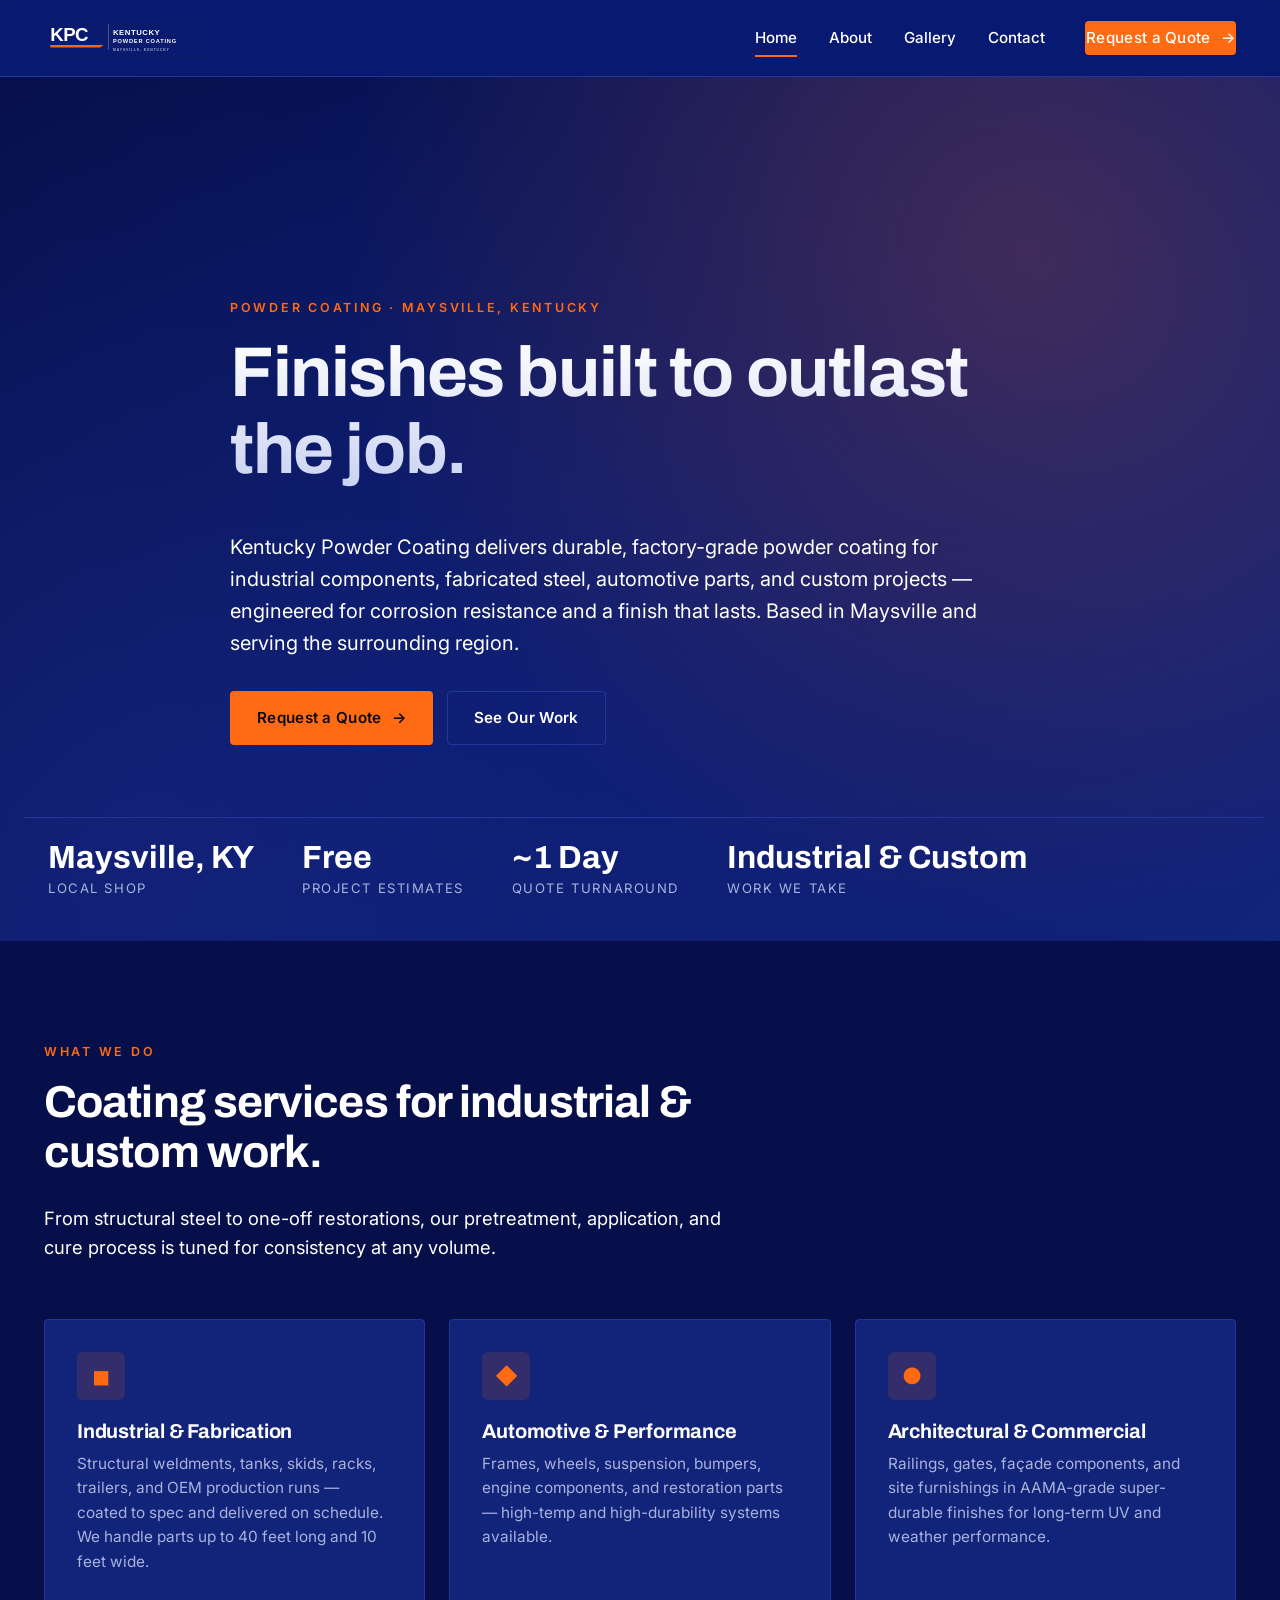
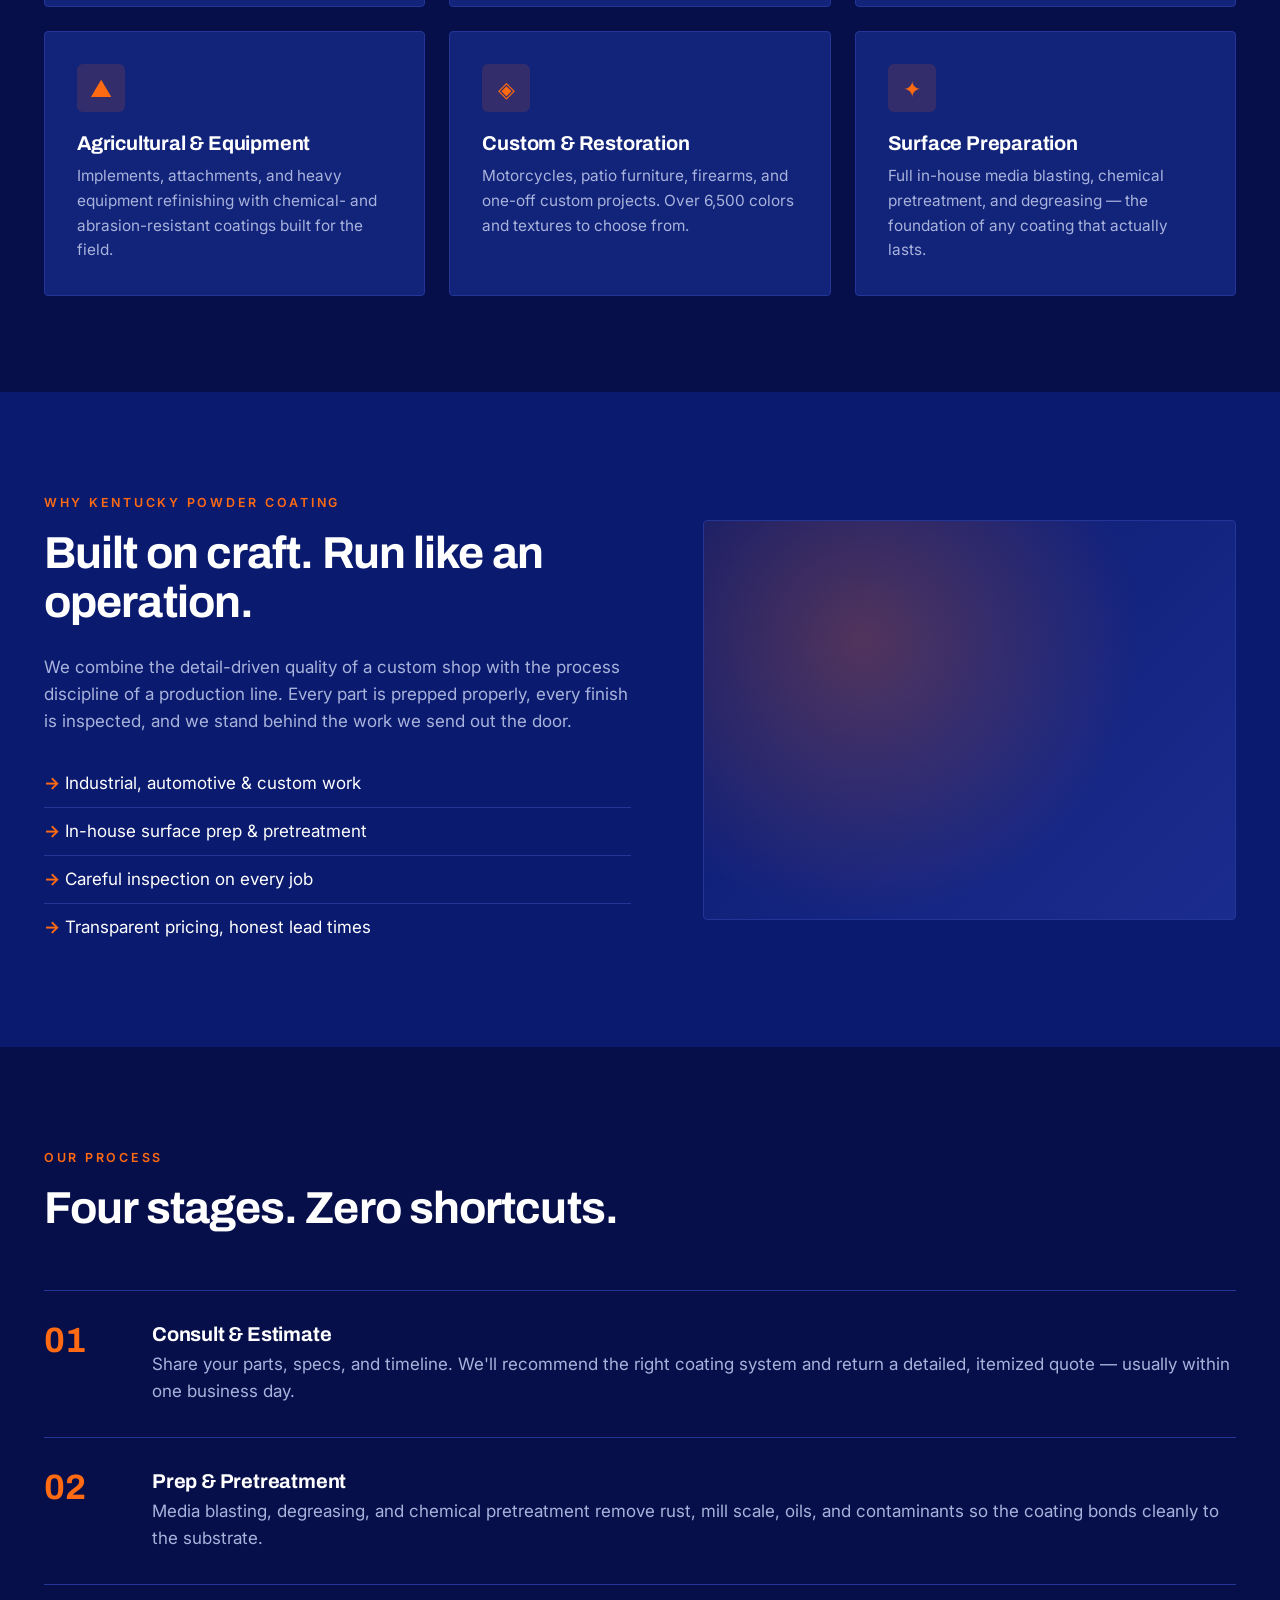
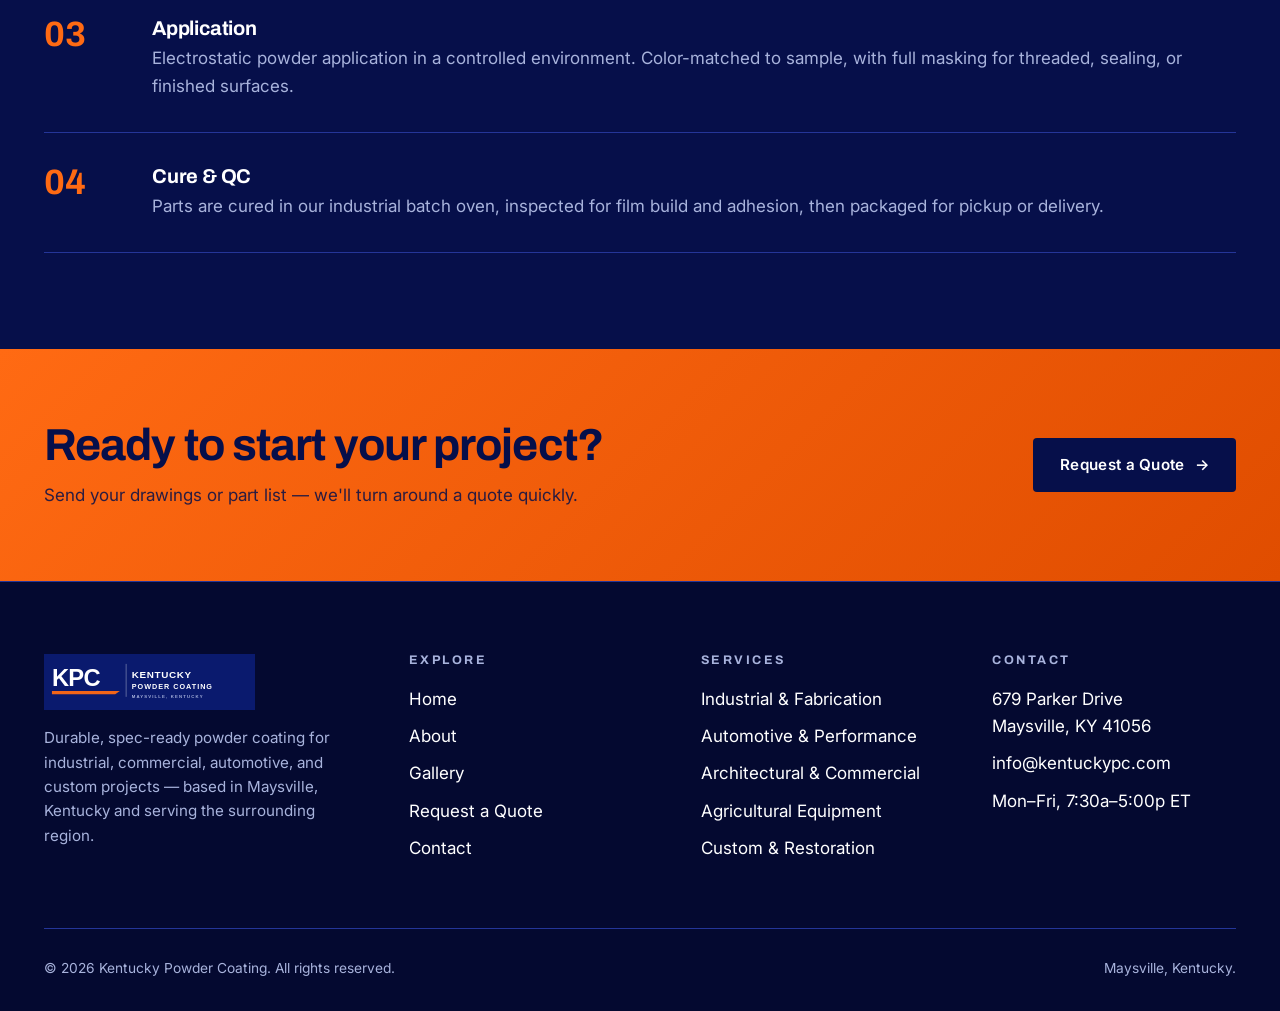
==== index.html @ 7c813b43 "Localize site for Maysville, KY and replace placeholders - Add real address (679 Parker Drive, Maysv" ====
<!doctype html>
<html lang="en">
<head>
  <meta charset="utf-8" />
  <meta name="viewport" content="width=device-width, initial-scale=1" />
  <title>Kentucky Powder Coating — Powder Coating in Maysville, KY</title>
  <meta name="description" content="Kentucky Powder Coating delivers durable, precision powder coating finishes for industrial, automotive, and custom projects. Based in Maysville, KY and serving the surrounding region." />
  <link rel="canonical" href="https://kentuckypc.com/" />
  <meta property="og:title" content="Kentucky Powder Coating — Powder Coating in Maysville, KY" />
  <meta property="og:description" content="Durable, precision powder coating for industrial, automotive, and custom projects. Based in Maysville, Kentucky." />
  <meta property="og:type" content="website" />
  <meta property="og:url" content="https://kentuckypc.com/" />
  <meta name="theme-color" content="#0a1a6e" />
  <link rel="preconnect" href="https://fonts.googleapis.com" />
  <link rel="preconnect" href="https://fonts.gstatic.com" crossorigin />
  <link rel="stylesheet" href="https://fonts.googleapis.com/css2?family=Archivo:wght@600;700;800&family=Inter:wght@400;500;600;700&display=swap" />
  <link rel="stylesheet" href="assets/css/styles.css" />
</head>
<body>
  <header class="site-header">
    <div class="container nav">
      <a href="index.html" class="brand" aria-label="Kentucky Powder Coating">
        <img src="assets/img/logo.png" alt="Kentucky Powder Coating" class="brand-logo" />
      </a>
      <button class="nav-toggle" aria-label="Toggle menu" aria-expanded="false">
        <span></span><span></span><span></span>
      </button>
      <ul class="nav-links">
        <li><a href="index.html" class="active">Home</a></li>
        <li><a href="about.html">About</a></li>
        <li><a href="gallery.html">Gallery</a></li>
        <li><a href="contact.html">Contact</a></li>
        <li class="nav-cta"><a href="quote.html" class="btn btn-primary">Request a Quote <span class="arrow">→</span></a></li>
      </ul>
    </div>
  </header>

  <main>
    <section class="hero">
      <div class="container hero-inner">
        <span class="eyebrow">Powder Coating · Maysville, Kentucky</span>
        <h1>Finishes built to outlast the job.</h1>
        <p class="lead">
          Kentucky Powder Coating delivers durable, factory-grade powder coating for industrial
          components, fabricated steel, automotive parts, and custom projects — engineered for
          corrosion resistance and a finish that lasts. Based in Maysville and serving the
          surrounding region.
        </p>
        <div class="hero-ctas">
          <a href="quote.html" class="btn btn-primary">Request a Quote <span class="arrow">→</span></a>
          <a href="gallery.html" class="btn btn-outline">See Our Work</a>
        </div>
      </div>
      <div class="hero-meta container">
        <div class="stat"><strong>Maysville, KY</strong><span>Local Shop</span></div>
        <div class="stat"><strong>Free</strong><span>Project Estimates</span></div>
        <div class="stat"><strong>~1 Day</strong><span>Quote Turnaround</span></div>
        <div class="stat"><strong>Industrial &amp; Custom</strong><span>Work We Take</span></div>
      </div>
    </section>

    <section class="alt">
      <div class="container">
        <div class="section-head reveal">
          <span class="eyebrow">What We Do</span>
          <h2>Coating services for industrial & custom work.</h2>
          <p class="lead">From structural steel to one-off restorations, our pretreatment,
            application, and cure process is tuned for consistency at any volume.</p>
        </div>
        <div class="grid grid-3">
          <div class="card reveal">
            <div class="icon">◼</div>
            <h3>Industrial & Fabrication</h3>
            <p>Structural weldments, tanks, skids, racks, trailers, and OEM production runs — coated to spec and delivered on schedule. We handle parts up to 40 feet long and 10 feet wide.</p>
          </div>
          <div class="card reveal">
            <div class="icon">◆</div>
            <h3>Automotive & Performance</h3>
            <p>Frames, wheels, suspension, bumpers, engine components, and restoration parts — high-temp and high-durability systems available.</p>
          </div>
          <div class="card reveal">
            <div class="icon">●</div>
            <h3>Architectural & Commercial</h3>
            <p>Railings, gates, façade components, and site furnishings in AAMA-grade super-durable finishes for long-term UV and weather performance.</p>
          </div>
          <div class="card reveal">
            <div class="icon">▲</div>
            <h3>Agricultural & Equipment</h3>
            <p>Implements, attachments, and heavy equipment refinishing with chemical- and abrasion-resistant coatings built for the field.</p>
          </div>
          <div class="card reveal">
            <div class="icon">◈</div>
            <h3>Custom & Restoration</h3>
            <p>Motorcycles, patio furniture, firearms, and one-off custom projects. Over 6,500 colors and textures to choose from.</p>
          </div>
          <div class="card reveal">
            <div class="icon">✦</div>
            <h3>Surface Preparation</h3>
            <p>Full in-house media blasting, chemical pretreatment, and degreasing — the foundation of any coating that actually lasts.</p>
          </div>
        </div>
      </div>
    </section>

    <section>
      <div class="container split">
        <div class="reveal">
          <span class="eyebrow">Why Kentucky Powder Coating</span>
          <h2>Built on craft. Run like an operation.</h2>
          <p>We combine the detail-driven quality of a custom shop with the process discipline
            of a production line. Every part is prepped properly, every finish is inspected, and
            we stand behind the work we send out the door.</p>
          <ul style="list-style:none;padding:0;margin:24px 0 0;">
            <li style="padding:10px 0;border-bottom:1px solid var(--color-border);"><strong style="color:var(--color-accent);">→</strong> Industrial, automotive &amp; custom work</li>
            <li style="padding:10px 0;border-bottom:1px solid var(--color-border);"><strong style="color:var(--color-accent);">→</strong> In-house surface prep &amp; pretreatment</li>
            <li style="padding:10px 0;border-bottom:1px solid var(--color-border);"><strong style="color:var(--color-accent);">→</strong> Careful inspection on every job</li>
            <li style="padding:10px 0;"><strong style="color:var(--color-accent);">→</strong> Transparent pricing, honest lead times</li>
          </ul>
        </div>
        <div class="image reveal" aria-hidden="true"></div>
      </div>
    </section>

    <section class="alt">
      <div class="container">
        <div class="section-head reveal">
          <span class="eyebrow">Our Process</span>
          <h2>Four stages. Zero shortcuts.</h2>
        </div>
        <div class="steps">
          <div class="step reveal">
            <div class="num">01</div>
            <div>
              <h3>Consult & Estimate</h3>
              <p>Share your parts, specs, and timeline. We'll recommend the right coating system and return a detailed, itemized quote — usually within one business day.</p>
            </div>
          </div>
          <div class="step reveal">
            <div class="num">02</div>
            <div>
              <h3>Prep & Pretreatment</h3>
              <p>Media blasting, degreasing, and chemical pretreatment remove rust, mill scale, oils, and contaminants so the coating bonds cleanly to the substrate.</p>
            </div>
          </div>
          <div class="step reveal">
            <div class="num">03</div>
            <div>
              <h3>Application</h3>
              <p>Electrostatic powder application in a controlled environment. Color-matched to sample, with full masking for threaded, sealing, or finished surfaces.</p>
            </div>
          </div>
          <div class="step reveal">
            <div class="num">04</div>
            <div>
              <h3>Cure & QC</h3>
              <p>Parts are cured in our industrial batch oven, inspected for film build and adhesion, then packaged for pickup or delivery.</p>
            </div>
          </div>
        </div>
      </div>
    </section>

    <section class="cta-banner">
      <div class="container row">
        <div>
          <h2 class="mt-0 mb-0">Ready to start your project?</h2>
          <p>Send your drawings or part list — we'll turn around a quote quickly.</p>
        </div>
        <a href="quote.html" class="btn btn-primary">Request a Quote <span class="arrow">→</span></a>
      </div>
    </section>
  </main>

  <footer class="site-footer">
    <div class="container">
      <div class="footer-grid">
        <div>
          <a href="index.html" class="brand" style="margin-bottom:16px;" aria-label="Kentucky Powder Coating">
            <img src="assets/img/logo.png" alt="Kentucky Powder Coating" class="brand-logo" style="height:56px;" />
          </a>
          <p>Durable, spec-ready powder coating for industrial, commercial, automotive, and custom
            projects — based in Maysville, Kentucky and serving the surrounding region.</p>
        </div>
        <div>
          <h4>Explore</h4>
          <ul>
            <li><a href="index.html">Home</a></li>
            <li><a href="about.html">About</a></li>
            <li><a href="gallery.html">Gallery</a></li>
            <li><a href="quote.html">Request a Quote</a></li>
            <li><a href="contact.html">Contact</a></li>
          </ul>
        </div>
        <div>
          <h4>Services</h4>
          <ul>
            <li>Industrial & Fabrication</li>
            <li>Automotive & Performance</li>
            <li>Architectural & Commercial</li>
            <li>Agricultural Equipment</li>
            <li>Custom & Restoration</li>
          </ul>
        </div>
        <div>
          <h4>Contact</h4>
          <ul>
            <li>679 Parker Drive<br/>Maysville, KY 41056</li>
            <li><a href="mailto:info@kentuckypc.com">info@kentuckypc.com</a></li>
            <li>Mon–Fri, 7:30a–5:00p ET</li>
          </ul>
        </div>
      </div>
      <div class="footer-bottom">
        <span>© <span id="year"></span> Kentucky Powder Coating. All rights reserved.</span>
        <span>Maysville, Kentucky.</span>
      </div>
    </div>
  </footer>

  <script type="application/ld+json">
  {
    "@context": "https://schema.org",
    "@type": "LocalBusiness",
    "name": "Kentucky Powder Coating",
    "image": "https://kentuckypc.com/assets/img/logo-placeholder.svg",
    "url": "https://kentuckypc.com/",
    "email": "info@kentuckypc.com",
    "description": "Durable, precision powder coating for industrial, automotive, and custom projects in Maysville, Kentucky and the surrounding region.",
    "address": {
      "@type": "PostalAddress",
      "streetAddress": "679 Parker Drive",
      "addressLocality": "Maysville",
      "addressRegion": "KY",
      "postalCode": "41056",
      "addressCountry": "US"
    },
    "areaServed": "Kentucky",
    "openingHoursSpecification": [{
      "@type": "OpeningHoursSpecification",
      "dayOfWeek": ["Monday", "Tuesday", "Wednesday", "Thursday", "Friday"],
      "opens": "07:30",
      "closes": "17:00"
    }]
  }
  </script>

  <script>document.getElementById("year").textContent = new Date().getFullYear();</script>
  <script src="assets/js/main.js"></script>
</body>
</html>
---- assets/css/styles.css ----
/* Kentucky Powder Coating — modern industrial stylesheet */

:root {
  --color-bg: #0a1a6e;            /* brand navy (matches logo) */
  --color-bg-deep: #060f4a;       /* deeper navy for alt sections */
  --color-bg-alt: #060f4a;
  --color-surface: #12237a;       /* elevated navy for cards */
  --color-border: #243598;        /* navy border, visible but subtle */
  --color-text: #ffffff;
  --color-muted: #a8b3dc;
  --color-accent: #ff6a13;        /* cure-oven orange */
  --color-accent-hover: #ff8638;
  --color-accent-soft: rgba(255, 106, 19, 0.14);
  --max-w: 1240px;
  --radius: 4px;
  --ease: cubic-bezier(0.22, 1, 0.36, 1);
  --shadow-lg: 0 20px 60px rgba(0, 0, 0, 0.45);
}

* { box-sizing: border-box; }

html { scroll-behavior: smooth; }

body {
  margin: 0;
  font-family: "Inter", "Helvetica Neue", Arial, sans-serif;
  font-size: 17px;
  line-height: 1.6;
  color: var(--color-text);
  background: var(--color-bg);
  -webkit-font-smoothing: antialiased;
  text-rendering: optimizeLegibility;
}

img { max-width: 100%; display: block; }

a { color: var(--color-accent); text-decoration: none; transition: color 0.2s var(--ease); }
a:hover { color: var(--color-accent-hover); }

h1, h2, h3, h4 {
  font-family: "Archivo", "Inter", sans-serif;
  font-weight: 700;
  line-height: 1.1;
  letter-spacing: -0.02em;
  margin: 0 0 0.6em;
}

h1 { font-size: clamp(2.4rem, 5.5vw, 4.4rem); }
h2 { font-size: clamp(1.8rem, 3.5vw, 2.8rem); }
h3 { font-size: 1.25rem; letter-spacing: -0.01em; }

p { margin: 0 0 1em; color: var(--color-muted); }
p.lead { font-size: 1.15rem; color: var(--color-text); max-width: 60ch; }

.container {
  width: 100%;
  max-width: var(--max-w);
  margin: 0 auto;
  padding: 0 24px;
}

.eyebrow {
  display: inline-block;
  font-size: 0.78rem;
  letter-spacing: 0.22em;
  text-transform: uppercase;
  color: var(--color-accent);
  font-weight: 600;
  margin-bottom: 1rem;
}

/* ---------- Buttons ---------- */
.btn {
  display: inline-flex;
  align-items: center;
  gap: 10px;
  padding: 14px 26px;
  border-radius: var(--radius);
  font-weight: 600;
  font-size: 0.95rem;
  letter-spacing: 0.02em;
  border: 1px solid transparent;
  cursor: pointer;
  transition: all 0.25s var(--ease);
  text-decoration: none;
}
.btn-primary {
  background: var(--color-accent);
  color: #0c0d0f;
}
.btn-primary:hover {
  background: var(--color-accent-hover);
  color: #0c0d0f;
  transform: translateY(-2px);
}
.btn-outline {
  background: transparent;
  color: var(--color-text);
  border-color: var(--color-border);
}
.btn-outline:hover {
  border-color: var(--color-accent);
  color: var(--color-accent);
}
.btn .arrow { transition: transform 0.25s var(--ease); }
.btn:hover .arrow { transform: translateX(4px); }

/* ---------- Header / Nav ---------- */
.site-header {
  position: sticky;
  top: 0;
  z-index: 50;
  background: rgba(10, 26, 110, 0.88);
  backdrop-filter: saturate(150%) blur(12px);
  -webkit-backdrop-filter: saturate(150%) blur(12px);
  border-bottom: 1px solid var(--color-border);
}
.nav {
  display: flex;
  align-items: center;
  justify-content: space-between;
  height: 76px;
}
.brand {
  display: flex;
  align-items: center;
  gap: 12px;
  color: var(--color-text);
  font-family: "Archivo", sans-serif;
  font-weight: 700;
  letter-spacing: -0.01em;
  text-decoration: none;
}
.brand-mark {
  width: 36px; height: 36px;
  display: inline-grid;
  place-items: center;
  background: #ffffff;
  color: var(--color-bg);
  border-radius: 6px;
  font-weight: 800;
  font-size: 0.95rem;
  letter-spacing: -0.02em;
}
.brand-logo {
  height: 44px;
  width: auto;
  display: block;
}
.brand-text { font-size: 1.02rem; line-height: 1.1; }
.brand-text small {
  display: block;
  font-size: 0.68rem;
  letter-spacing: 0.18em;
  color: var(--color-muted);
  font-weight: 500;
  text-transform: uppercase;
}

.nav-links {
  display: flex;
  align-items: center;
  gap: 32px;
  list-style: none;
  margin: 0; padding: 0;
}
.nav-links a {
  color: var(--color-text);
  font-weight: 500;
  font-size: 0.95rem;
  position: relative;
  padding: 4px 0;
}
.nav-links a:hover { color: var(--color-accent); }
.nav-links a.active::after {
  content: "";
  position: absolute;
  left: 0; right: 0; bottom: -6px;
  height: 2px;
  background: var(--color-accent);
}

.nav-cta { margin-left: 8px; }

.nav-toggle {
  display: none;
  background: none; border: 0;
  width: 40px; height: 40px;
  color: var(--color-text);
  cursor: pointer;
}
.nav-toggle span {
  display: block; width: 22px; height: 2px;
  background: currentColor;
  margin: 5px auto;
  transition: transform 0.3s var(--ease), opacity 0.3s var(--ease);
}
.nav-toggle[aria-expanded="true"] span:nth-child(1) { transform: translateY(7px) rotate(45deg); }
.nav-toggle[aria-expanded="true"] span:nth-child(2) { opacity: 0; }
.nav-toggle[aria-expanded="true"] span:nth-child(3) { transform: translateY(-7px) rotate(-45deg); }

@media (max-width: 880px) {
  .nav-toggle { display: block; }
  .nav-links {
    position: absolute;
    top: 76px; left: 0; right: 0;
    flex-direction: column;
    align-items: stretch;
    gap: 0;
    background: var(--color-bg);
    border-bottom: 1px solid var(--color-border);
    padding: 16px 24px 24px;
    transform: translateY(-12px);
    opacity: 0;
    pointer-events: none;
    transition: transform 0.25s var(--ease), opacity 0.25s var(--ease);
  }
  .nav-links.open { transform: translateY(0); opacity: 1; pointer-events: auto; }
  .nav-links li { border-bottom: 1px solid var(--color-border); }
  .nav-links li:last-child { border-bottom: 0; }
  .nav-links a { display: block; padding: 14px 0; }
  .nav-cta { margin: 10px 0 0; }
}

/* ---------- Hero ---------- */
.hero {
  position: relative;
  min-height: 88vh;
  display: flex;
  align-items: center;
  overflow: hidden;
  background: linear-gradient(135deg, #060f4a 0%, #0a1a6e 55%, #12237a 100%);
}
.hero::before {
  content: "";
  position: absolute;
  inset: 0;
  background:
    radial-gradient(circle at 80% 20%, rgba(255, 106, 19, 0.22), transparent 55%),
    radial-gradient(circle at 10% 90%, rgba(36, 53, 152, 0.35), transparent 60%);
  pointer-events: none;
}
.hero-inner {
  position: relative;
  z-index: 2;
  padding: 120px 0 100px;
  max-width: 820px;
}
.hero h1 {
  background: linear-gradient(180deg, #ffffff 0%, #c9d2f2 100%);
  -webkit-background-clip: text;
  background-clip: text;
  color: transparent;
}
.hero .lead { font-size: 1.25rem; margin-bottom: 2rem; }
.hero-ctas { display: flex; gap: 14px; flex-wrap: wrap; }
.hero-meta {
  position: absolute;
  bottom: 40px; left: 24px; right: 24px;
  z-index: 2;
  display: flex;
  gap: 48px;
  flex-wrap: wrap;
  padding-top: 24px;
  border-top: 1px solid var(--color-border);
  max-width: var(--max-w);
  margin: 0 auto;
}
.hero-meta .stat strong {
  display: block;
  font-family: "Archivo", sans-serif;
  font-size: 2rem;
  font-weight: 700;
  color: var(--color-text);
  line-height: 1;
}
.hero-meta .stat span {
  font-size: 0.82rem;
  letter-spacing: 0.12em;
  text-transform: uppercase;
  color: var(--color-muted);
}

/* ---------- Page hero (smaller) ---------- */
.page-hero {
  padding: 120px 0 70px;
  background: linear-gradient(135deg, #060f4a 0%, #0a1a6e 100%);
  border-bottom: 1px solid var(--color-border);
  position: relative;
  overflow: hidden;
}
.page-hero::before {
  content: "";
  position: absolute;
  inset: 0;
  background: radial-gradient(circle at 90% 10%, rgba(255, 106, 19, 0.18), transparent 55%);
  pointer-events: none;
}
.page-hero .container { position: relative; z-index: 2; }
.page-hero p.lead { margin-top: 8px; }

/* ---------- Sections ---------- */
section { padding: 96px 0; }
section.alt { background: var(--color-bg-alt); }
section h2 + p.lead { margin-bottom: 3rem; }

.section-head { max-width: 720px; margin-bottom: 56px; }

/* ---------- Grid: services / features ---------- */
.grid {
  display: grid;
  gap: 24px;
}
.grid-3 { grid-template-columns: repeat(3, 1fr); }
.grid-2 { grid-template-columns: repeat(2, 1fr); }
.grid-4 { grid-template-columns: repeat(4, 1fr); }
@media (max-width: 960px) {
  .grid-3, .grid-4 { grid-template-columns: repeat(2, 1fr); }
}
@media (max-width: 640px) {
  .grid-2, .grid-3, .grid-4 { grid-template-columns: 1fr; }
}

.card {
  background: var(--color-surface);
  border: 1px solid var(--color-border);
  border-radius: var(--radius);
  padding: 32px;
  transition: transform 0.3s var(--ease), border-color 0.3s var(--ease);
}
.card:hover {
  transform: translateY(-4px);
  border-color: var(--color-accent);
}
.card .icon {
  width: 48px; height: 48px;
  display: grid; place-items: center;
  background: var(--color-accent-soft);
  color: var(--color-accent);
  border-radius: 6px;
  margin-bottom: 20px;
  font-size: 1.4rem;
}
.card h3 { margin-bottom: 10px; }
.card p { margin: 0; font-size: 0.96rem; }

/* ---------- Split row ---------- */
.split {
  display: grid;
  grid-template-columns: 1.1fr 1fr;
  gap: 72px;
  align-items: center;
}
@media (max-width: 900px) {
  .split { grid-template-columns: 1fr; gap: 40px; }
}
.split .image {
  aspect-ratio: 4/3;
  background: linear-gradient(135deg, #0a1a6e, #1b2c8f);
  border: 1px solid var(--color-border);
  border-radius: var(--radius);
  position: relative;
  overflow: hidden;
}
.split .image::after {
  content: "";
  position: absolute;
  inset: 0;
  background: radial-gradient(circle at 30% 30%, rgba(255, 106, 19, 0.28), transparent 60%);
}

/* ---------- Process steps ---------- */
.steps { counter-reset: step; }
.step {
  display: grid;
  grid-template-columns: 80px 1fr;
  gap: 28px;
  padding: 32px 0;
  border-top: 1px solid var(--color-border);
}
.step:last-child { border-bottom: 1px solid var(--color-border); }
.step .num {
  font-family: "Archivo", sans-serif;
  font-size: 2.2rem;
  font-weight: 700;
  color: var(--color-accent);
  line-height: 1;
}
.step h3 { margin-bottom: 6px; }
.step p { margin: 0; }

/* ---------- CTA banner ---------- */
.cta-banner {
  background: linear-gradient(135deg, #ff6a13 0%, #e04d00 100%);
  color: #060f4a;
  padding: 72px 0;
}
.cta-banner h2 { color: #060f4a; margin-bottom: 12px; }
.cta-banner p { color: rgba(6, 15, 74, 0.85); margin: 0; }
.cta-banner .row {
  display: flex;
  justify-content: space-between;
  align-items: center;
  gap: 40px;
  flex-wrap: wrap;
}
.cta-banner .btn-primary {
  background: #060f4a;
  color: #ffffff;
}
.cta-banner .btn-primary:hover {
  background: #0a1a6e;
  color: #ffffff;
}

/* ---------- Footer ---------- */
.site-footer {
  background: #040930;
  border-top: 1px solid var(--color-border);
  padding: 72px 0 32px;
}
.footer-grid {
  display: grid;
  grid-template-columns: 1.3fr 1fr 1fr 1fr;
  gap: 48px;
  margin-bottom: 56px;
}
@media (max-width: 800px) {
  .footer-grid { grid-template-columns: 1fr 1fr; }
}
@media (max-width: 480px) {
  .footer-grid { grid-template-columns: 1fr; }
}
.footer-grid h4 {
  font-size: 0.78rem;
  letter-spacing: 0.2em;
  text-transform: uppercase;
  color: var(--color-muted);
  margin-bottom: 18px;
}
.footer-grid ul { list-style: none; padding: 0; margin: 0; }
.footer-grid li { margin-bottom: 10px; }
.footer-grid a { color: var(--color-text); }
.footer-grid a:hover { color: var(--color-accent); }
.footer-grid p { font-size: 0.95rem; }
.footer-bottom {
  display: flex;
  justify-content: space-between;
  align-items: center;
  padding-top: 28px;
  border-top: 1px solid var(--color-border);
  color: var(--color-muted);
  font-size: 0.86rem;
  flex-wrap: wrap;
  gap: 12px;
}

/* ---------- Forms ---------- */
.form {
  background: var(--color-surface);
  border: 1px solid var(--color-border);
  border-radius: var(--radius);
  padding: 40px;
}
@media (max-width: 640px) { .form { padding: 28px 22px; } }
.form .row {
  display: grid;
  grid-template-columns: 1fr 1fr;
  gap: 20px;
}
@media (max-width: 640px) { .form .row { grid-template-columns: 1fr; } }
.field { margin-bottom: 20px; }
.field label {
  display: block;
  font-size: 0.82rem;
  letter-spacing: 0.1em;
  text-transform: uppercase;
  color: var(--color-muted);
  margin-bottom: 8px;
  font-weight: 600;
}
.field input,
.field select,
.field textarea {
  width: 100%;
  padding: 14px 16px;
  background: var(--color-bg-deep);
  border: 1px solid var(--color-border);
  border-radius: var(--radius);
  color: var(--color-text);
  font-family: inherit;
  font-size: 1rem;
  transition: border-color 0.2s var(--ease), box-shadow 0.2s var(--ease);
}
.field input:focus,
.field select:focus,
.field textarea:focus {
  outline: none;
  border-color: var(--color-accent);
  box-shadow: 0 0 0 3px var(--color-accent-soft);
}
.field textarea { resize: vertical; min-height: 140px; }
.field-hint { font-size: 0.82rem; color: var(--color-muted); margin-top: 6px; }

/* ---------- Gallery ---------- */
.gallery-filters {
  display: flex;
  gap: 10px;
  flex-wrap: wrap;
  margin-bottom: 40px;
}
.gallery-filters button {
  background: transparent;
  border: 1px solid var(--color-border);
  color: var(--color-muted);
  padding: 8px 18px;
  border-radius: 999px;
  font-size: 0.88rem;
  cursor: pointer;
  transition: all 0.2s var(--ease);
  font-family: inherit;
}
.gallery-filters button:hover { color: var(--color-text); border-color: var(--color-muted); }
.gallery-filters button.active {
  background: var(--color-accent);
  border-color: var(--color-accent);
  color: #060f4a;
}

.gallery-grid {
  display: grid;
  grid-template-columns: repeat(3, 1fr);
  gap: 16px;
}
@media (max-width: 900px) { .gallery-grid { grid-template-columns: repeat(2, 1fr); } }
@media (max-width: 520px) { .gallery-grid { grid-template-columns: 1fr; } }

.gallery-item {
  position: relative;
  aspect-ratio: 4/3;
  border-radius: var(--radius);
  overflow: hidden;
  border: 1px solid var(--color-border);
  cursor: pointer;
}
.gallery-item .placeholder {
  position: absolute;
  inset: 0;
  display: grid;
  place-items: center;
  color: var(--color-muted);
  font-size: 0.82rem;
  letter-spacing: 0.14em;
  text-transform: uppercase;
}
.gallery-item .bg {
  position: absolute; inset: 0;
  transition: transform 0.5s var(--ease);
}
.gallery-item:hover .bg { transform: scale(1.05); }
.gallery-item .overlay {
  position: absolute; inset: 0;
  background: linear-gradient(180deg, transparent 40%, rgba(0,0,0,0.85) 100%);
  display: flex;
  align-items: flex-end;
  padding: 18px;
  opacity: 0;
  transition: opacity 0.3s var(--ease);
}
.gallery-item:hover .overlay { opacity: 1; }
.gallery-item .overlay strong {
  color: #fff;
  font-family: "Archivo", sans-serif;
  font-weight: 700;
  display: block;
}
.gallery-item .overlay span {
  color: var(--color-accent);
  font-size: 0.78rem;
  letter-spacing: 0.14em;
  text-transform: uppercase;
}

/* Placeholder gradient backgrounds for gallery (visual only — replace with real photos) */
.bg-1 { background: linear-gradient(135deg, #1b2c8f, #060f4a); }
.bg-2 { background: linear-gradient(135deg, #3a1f0c, #060f4a); }
.bg-3 { background: linear-gradient(135deg, #0a1a6e, #ff6a13 120%); }
.bg-4 { background: linear-gradient(135deg, #060f4a, #5a2e0c); }
.bg-5 { background: linear-gradient(135deg, #060f4a, #1b2c8f); }
.bg-6 { background: linear-gradient(135deg, #1b2c8f, #ff6a13 140%); }
.bg-7 { background: linear-gradient(135deg, #040930, #3a1f0c); }
.bg-8 { background: linear-gradient(135deg, #0a1a6e, #1b2c8f); }
.bg-9 { background: linear-gradient(135deg, #040930, #0a1a6e); }

/* ---------- Contact blocks ---------- */
.contact-grid {
  display: grid;
  grid-template-columns: 1fr 1.2fr;
  gap: 56px;
  align-items: start;
}
@media (max-width: 900px) { .contact-grid { grid-template-columns: 1fr; } }
.contact-info .block {
  padding: 24px 0;
  border-top: 1px solid var(--color-border);
}
.contact-info .block:last-child { border-bottom: 1px solid var(--color-border); }
.contact-info h4 {
  font-size: 0.78rem;
  letter-spacing: 0.2em;
  text-transform: uppercase;
  color: var(--color-accent);
  margin-bottom: 8px;
}
.contact-info p { color: var(--color-text); margin: 0; }

/* ---------- Map embed ---------- */
.map-embed {
  border: 1px solid var(--color-border);
  border-radius: var(--radius);
  overflow: hidden;
  background: var(--color-surface);
}

/* ---------- Utilities ---------- */
.text-center { text-align: center; }
.mt-0 { margin-top: 0; }
.mb-0 { margin-bottom: 0; }

/* ---------- Reveal on scroll ---------- */
.reveal {
  opacity: 0;
  transform: translateY(24px);
  transition: opacity 0.7s var(--ease), transform 0.7s var(--ease);
}
.reveal.in { opacity: 1; transform: none; }
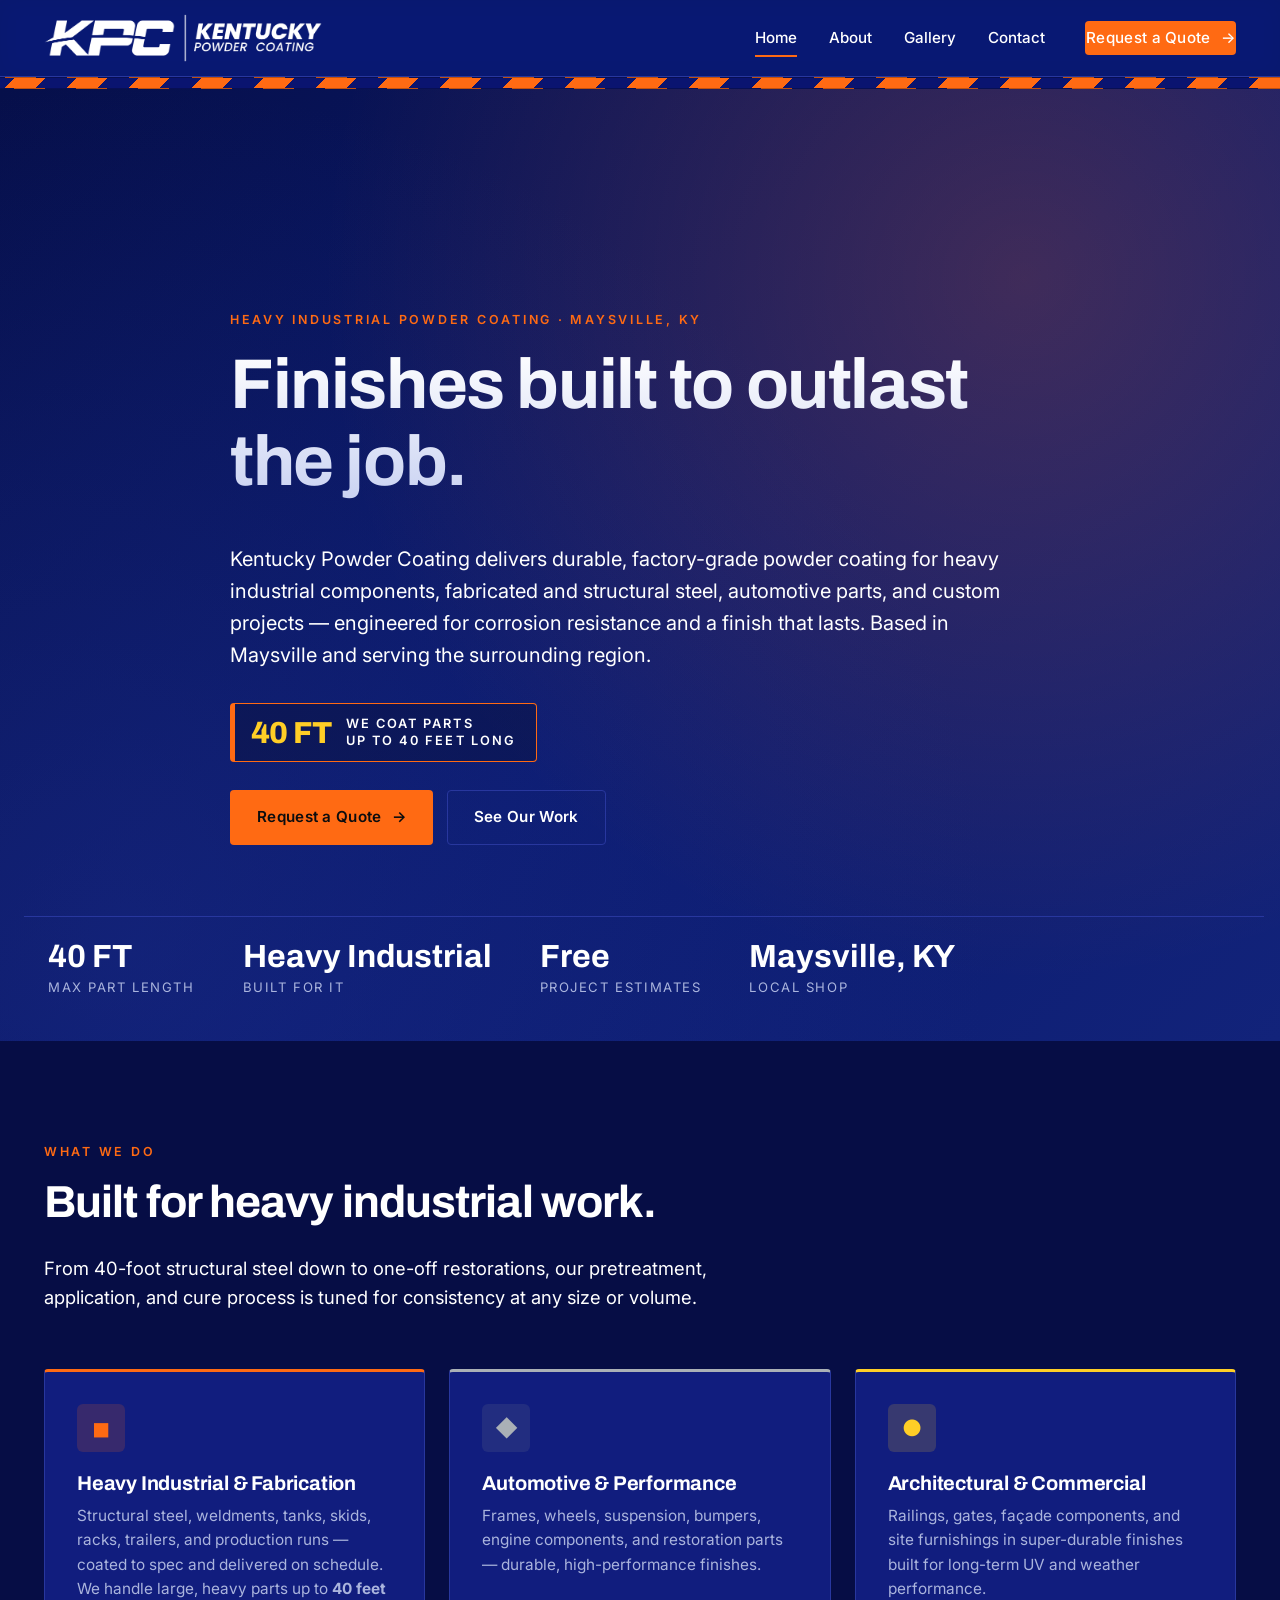
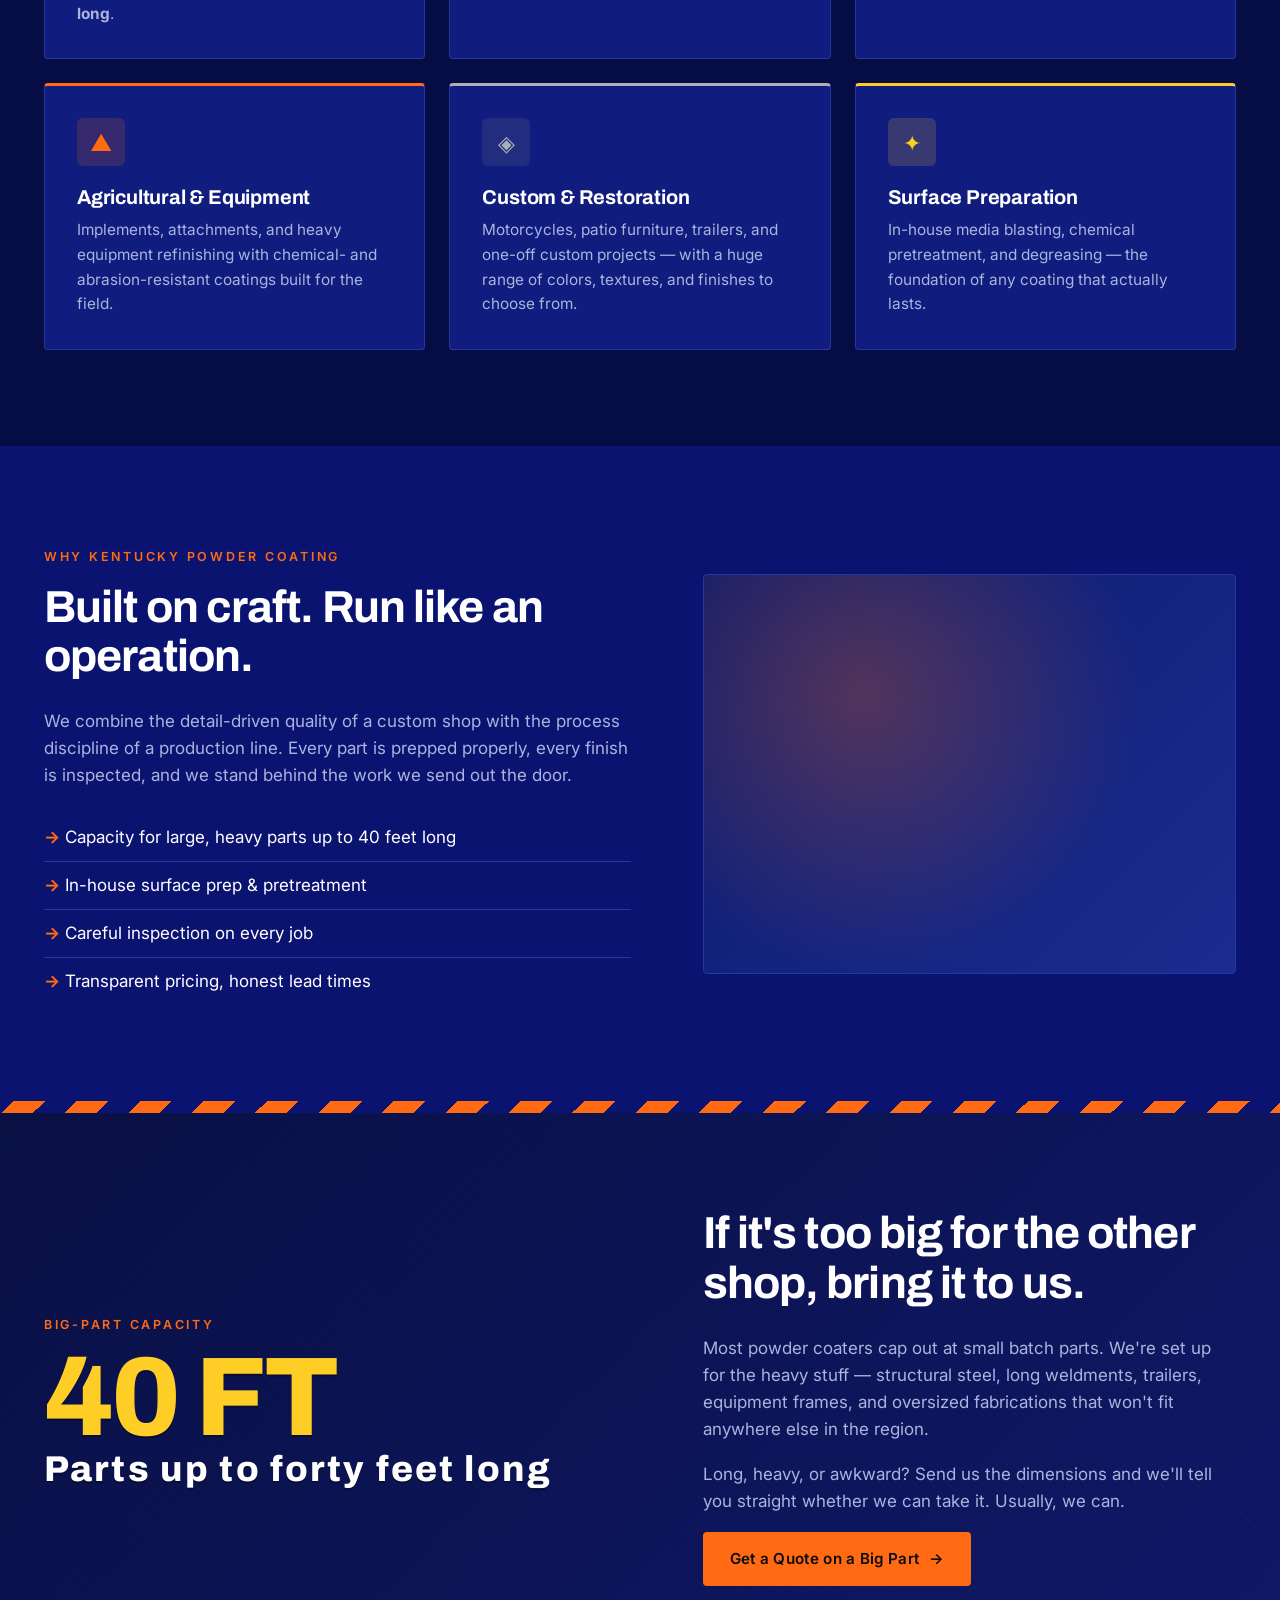
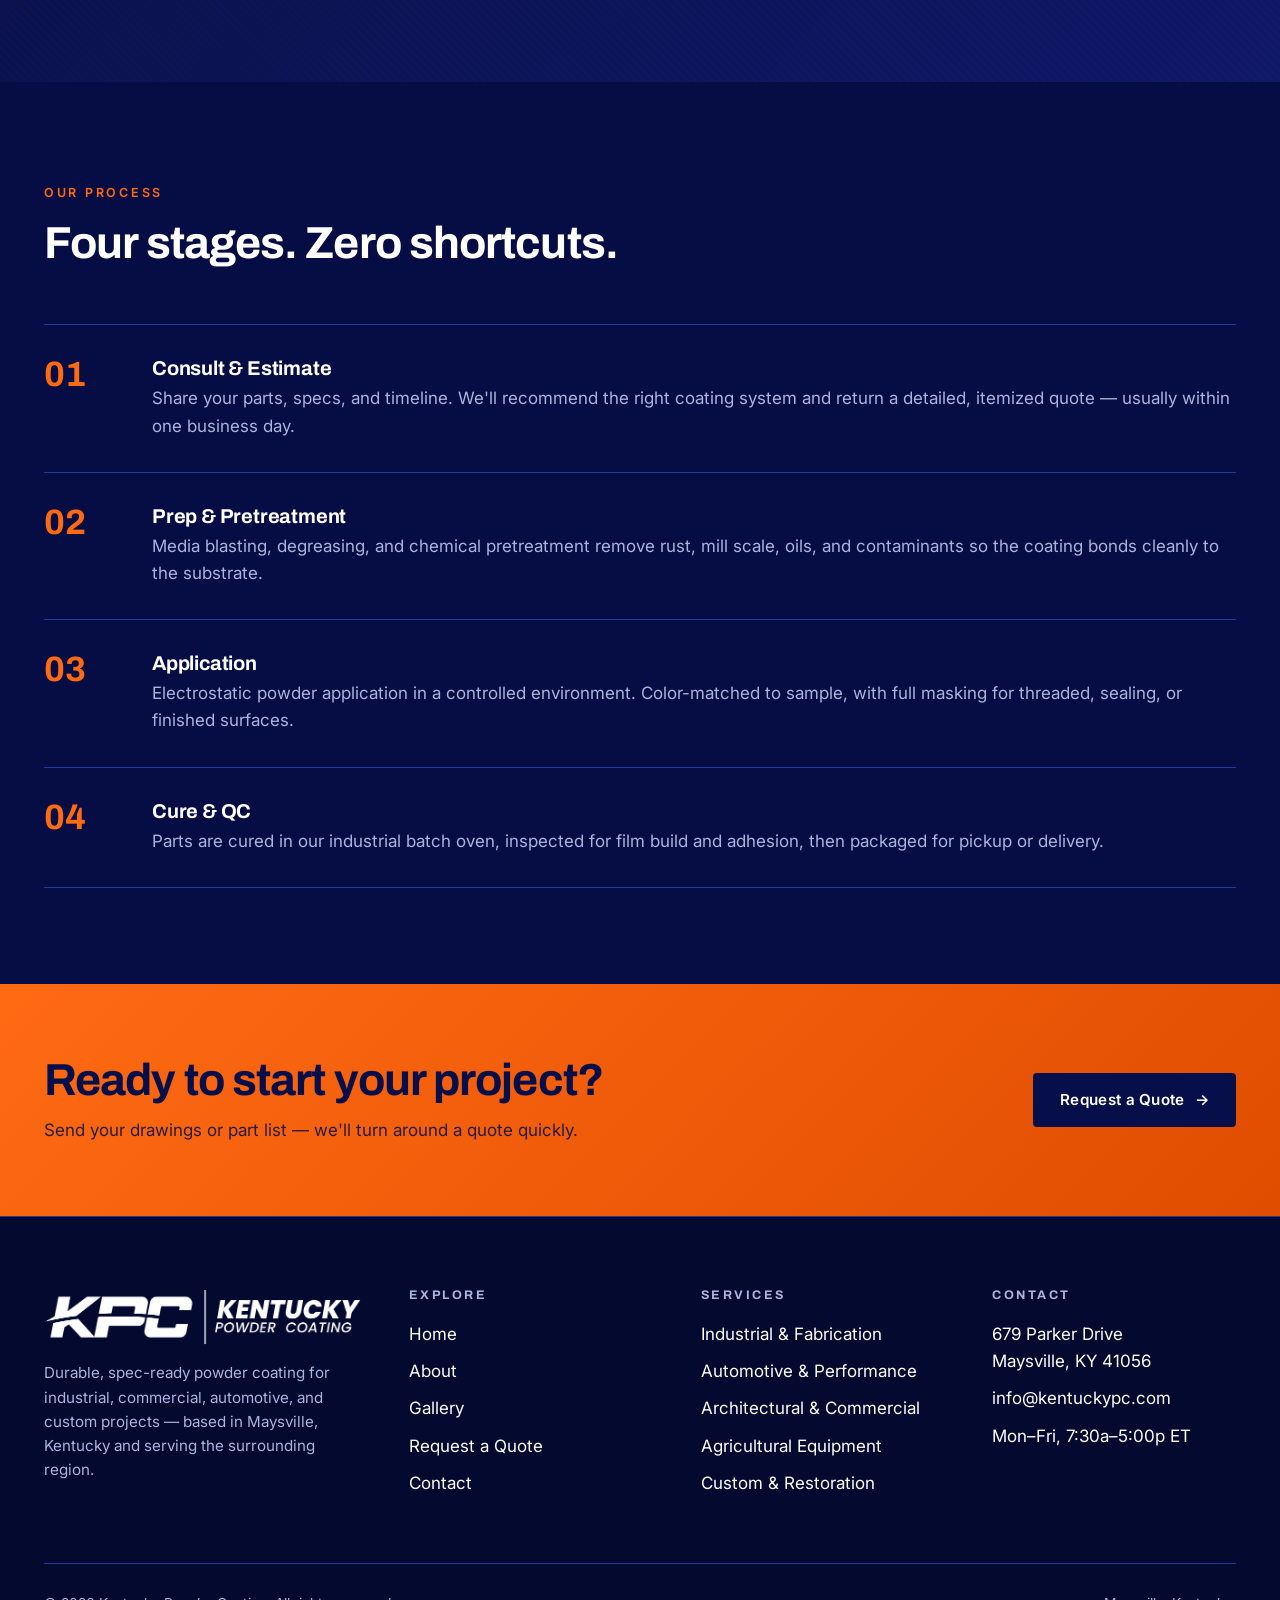
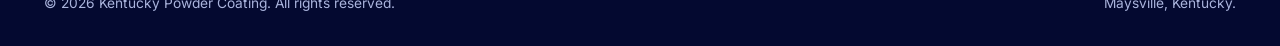
==== commit 1cfef488: "Add real KPC logo and heavy-industrial visual identity - Drop in real logo (white + color transparen" ====
--- a/index.html
+++ b/index.html
@@ -35,27 +35,33 @@
     </div>
   </header>
 
+  <div class="hazard-strip" aria-hidden="true"></div>
+
   <main>
     <section class="hero">
       <div class="container hero-inner">
-        <span class="eyebrow">Powder Coating · Maysville, Kentucky</span>
+        <span class="eyebrow">Heavy Industrial Powder Coating · Maysville, KY</span>
         <h1>Finishes built to outlast the job.</h1>
         <p class="lead">
-          Kentucky Powder Coating delivers durable, factory-grade powder coating for industrial
-          components, fabricated steel, automotive parts, and custom projects — engineered for
-          corrosion resistance and a finish that lasts. Based in Maysville and serving the
-          surrounding region.
+          Kentucky Powder Coating delivers durable, factory-grade powder coating for heavy
+          industrial components, fabricated and structural steel, automotive parts, and custom
+          projects — engineered for corrosion resistance and a finish that lasts. Based in
+          Maysville and serving the surrounding region.
         </p>
+        <div class="capacity-badge">
+          <span class="big">40 FT</span>
+          <span class="lbl">We coat parts<br/>up to 40 feet long</span>
+        </div>
         <div class="hero-ctas">
           <a href="quote.html" class="btn btn-primary">Request a Quote <span class="arrow">→</span></a>
           <a href="gallery.html" class="btn btn-outline">See Our Work</a>
         </div>
       </div>
       <div class="hero-meta container">
+        <div class="stat"><strong>40 FT</strong><span>Max Part Length</span></div>
+        <div class="stat"><strong>Heavy Industrial</strong><span>Built For It</span></div>
+        <div class="stat"><strong>Free</strong><span>Project Estimates</span></div>
         <div class="stat"><strong>Maysville, KY</strong><span>Local Shop</span></div>
-        <div class="stat"><strong>Free</strong><span>Project Estimates</span></div>
-        <div class="stat"><strong>~1 Day</strong><span>Quote Turnaround</span></div>
-        <div class="stat"><strong>Industrial &amp; Custom</strong><span>Work We Take</span></div>
       </div>
     </section>
 
@@ -63,40 +69,41 @@
       <div class="container">
         <div class="section-head reveal">
           <span class="eyebrow">What We Do</span>
-          <h2>Coating services for industrial & custom work.</h2>
-          <p class="lead">From structural steel to one-off restorations, our pretreatment,
-            application, and cure process is tuned for consistency at any volume.</p>
+          <h2>Built for heavy industrial work.</h2>
+          <p class="lead">From 40-foot structural steel down to one-off restorations, our
+            pretreatment, application, and cure process is tuned for consistency at any size or
+            volume.</p>
         </div>
         <div class="grid grid-3">
-          <div class="card reveal">
+          <div class="card accent-orange reveal">
             <div class="icon">◼</div>
-            <h3>Industrial & Fabrication</h3>
-            <p>Structural weldments, tanks, skids, racks, trailers, and OEM production runs — coated to spec and delivered on schedule. We handle parts up to 40 feet long and 10 feet wide.</p>
-          </div>
-          <div class="card reveal">
+            <h3>Heavy Industrial & Fabrication</h3>
+            <p>Structural steel, weldments, tanks, skids, racks, trailers, and production runs — coated to spec and delivered on schedule. We handle large, heavy parts up to <strong>40 feet long</strong>.</p>
+          </div>
+          <div class="card accent-steel reveal">
             <div class="icon">◆</div>
             <h3>Automotive & Performance</h3>
-            <p>Frames, wheels, suspension, bumpers, engine components, and restoration parts — high-temp and high-durability systems available.</p>
-          </div>
-          <div class="card reveal">
+            <p>Frames, wheels, suspension, bumpers, engine components, and restoration parts — durable, high-performance finishes.</p>
+          </div>
+          <div class="card accent-yellow reveal">
             <div class="icon">●</div>
             <h3>Architectural & Commercial</h3>
-            <p>Railings, gates, façade components, and site furnishings in AAMA-grade super-durable finishes for long-term UV and weather performance.</p>
-          </div>
-          <div class="card reveal">
+            <p>Railings, gates, façade components, and site furnishings in super-durable finishes built for long-term UV and weather performance.</p>
+          </div>
+          <div class="card accent-orange reveal">
             <div class="icon">▲</div>
             <h3>Agricultural & Equipment</h3>
             <p>Implements, attachments, and heavy equipment refinishing with chemical- and abrasion-resistant coatings built for the field.</p>
           </div>
-          <div class="card reveal">
+          <div class="card accent-steel reveal">
             <div class="icon">◈</div>
             <h3>Custom & Restoration</h3>
-            <p>Motorcycles, patio furniture, firearms, and one-off custom projects. Over 6,500 colors and textures to choose from.</p>
-          </div>
-          <div class="card reveal">
+            <p>Motorcycles, patio furniture, trailers, and one-off custom projects — with a huge range of colors, textures, and finishes to choose from.</p>
+          </div>
+          <div class="card accent-yellow reveal">
             <div class="icon">✦</div>
             <h3>Surface Preparation</h3>
-            <p>Full in-house media blasting, chemical pretreatment, and degreasing — the foundation of any coating that actually lasts.</p>
+            <p>In-house media blasting, chemical pretreatment, and degreasing — the foundation of any coating that actually lasts.</p>
           </div>
         </div>
       </div>
@@ -111,13 +118,33 @@
             of a production line. Every part is prepped properly, every finish is inspected, and
             we stand behind the work we send out the door.</p>
           <ul style="list-style:none;padding:0;margin:24px 0 0;">
-            <li style="padding:10px 0;border-bottom:1px solid var(--color-border);"><strong style="color:var(--color-accent);">→</strong> Industrial, automotive &amp; custom work</li>
+            <li style="padding:10px 0;border-bottom:1px solid var(--color-border);"><strong style="color:var(--color-accent);">→</strong> Capacity for large, heavy parts up to 40 feet long</li>
             <li style="padding:10px 0;border-bottom:1px solid var(--color-border);"><strong style="color:var(--color-accent);">→</strong> In-house surface prep &amp; pretreatment</li>
             <li style="padding:10px 0;border-bottom:1px solid var(--color-border);"><strong style="color:var(--color-accent);">→</strong> Careful inspection on every job</li>
             <li style="padding:10px 0;"><strong style="color:var(--color-accent);">→</strong> Transparent pricing, honest lead times</li>
           </ul>
         </div>
         <div class="image reveal" aria-hidden="true"></div>
+      </div>
+    </section>
+
+    <section class="steel-band">
+      <div class="container">
+        <div class="split">
+          <div class="reveal">
+            <span class="eyebrow">Big-Part Capacity</span>
+            <p class="steel-figure">40 FT<span>Parts up to forty feet long</span></p>
+          </div>
+          <div class="reveal">
+            <h2>If it's too big for the other shop, bring it to us.</h2>
+            <p>Most powder coaters cap out at small batch parts. We're set up for the heavy stuff —
+              structural steel, long weldments, trailers, equipment frames, and oversized
+              fabrications that won't fit anywhere else in the region.</p>
+            <p>Long, heavy, or awkward? Send us the dimensions and we'll tell you straight whether
+              we can take it. Usually, we can.</p>
+            <a href="quote.html" class="btn btn-primary">Get a Quote on a Big Part <span class="arrow">→</span></a>
+          </div>
+        </div>
       </div>
     </section>
 
--- a/assets/css/styles.css
+++ b/assets/css/styles.css
@@ -1,20 +1,27 @@
 /* Kentucky Powder Coating — modern industrial stylesheet */
 
 :root {
-  --color-bg: #0a1a6e;            /* brand navy (matches logo) */
-  --color-bg-deep: #060f4a;       /* deeper navy for alt sections */
-  --color-bg-alt: #060f4a;
-  --color-surface: #12237a;       /* elevated navy for cards */
-  --color-border: #243598;        /* navy border, visible but subtle */
+  --color-bg: #0a1470;            /* brand navy (matches KPC logo) */
+  --color-bg-deep: #060d45;       /* deeper navy for alt sections */
+  --color-bg-alt: #060d45;
+  --color-surface: #111d7e;       /* elevated navy for cards */
+  --color-border: #28379e;        /* navy border, visible but subtle */
   --color-text: #ffffff;
-  --color-muted: #a8b3dc;
-  --color-accent: #ff6a13;        /* cure-oven orange */
+  --color-muted: #aab4dd;
+  --color-accent: #ff6a13;        /* cure-oven / safety orange */
   --color-accent-hover: #ff8638;
-  --color-accent-soft: rgba(255, 106, 19, 0.14);
+  --color-accent-soft: rgba(255, 106, 19, 0.16);
+  --color-steel: #7d8288;         /* brand steel gray (from logo) */
+  --color-steel-light: #aab0b6;
+  --color-steel-soft: rgba(125, 130, 136, 0.16);
+  --color-yellow: #ffce26;        /* hazard / safety yellow */
   --max-w: 1240px;
   --radius: 4px;
   --ease: cubic-bezier(0.22, 1, 0.36, 1);
   --shadow-lg: 0 20px 60px rgba(0, 0, 0, 0.45);
+  /* diagonal hazard stripes (orange ⁄ navy) */
+  --hazard: repeating-linear-gradient(-45deg, var(--color-accent) 0 22px, #0a1470 22px 44px);
+  --hazard-yellow: repeating-linear-gradient(-45deg, var(--color-yellow) 0 22px, #11161f 22px 44px);
 }
 
 * { box-sizing: border-box; }
@@ -614,6 +621,80 @@
 }
 .contact-info p { color: var(--color-text); margin: 0; }
 
+/* ---------- Heavy-industrial accents ---------- */
+.hazard-strip {
+  height: 12px;
+  background: var(--hazard);
+  border-top: 1px solid rgba(0,0,0,0.25);
+  border-bottom: 1px solid rgba(0,0,0,0.25);
+}
+.hazard-strip.thin { height: 8px; }
+
+/* Big capacity callout used in the hero */
+.capacity-badge {
+  display: inline-flex;
+  align-items: center;
+  gap: 14px;
+  padding: 12px 20px 12px 16px;
+  background: rgba(0,0,0,0.22);
+  border: 1px solid var(--color-accent);
+  border-left: 5px solid var(--color-accent);
+  border-radius: var(--radius);
+  margin-bottom: 28px;
+}
+.capacity-badge .big {
+  font-family: "Archivo", sans-serif;
+  font-weight: 800;
+  font-size: 1.9rem;
+  line-height: 0.9;
+  color: var(--color-yellow);
+  letter-spacing: -0.02em;
+}
+.capacity-badge .lbl {
+  font-size: 0.8rem;
+  letter-spacing: 0.16em;
+  text-transform: uppercase;
+  color: var(--color-text);
+  font-weight: 600;
+  line-height: 1.3;
+}
+
+/* Steel-plate feature band — heavy industrial centerpiece */
+.steel-band {
+  position: relative;
+  background:
+    linear-gradient(135deg, rgba(6,13,69,0.92), rgba(10,20,112,0.86)),
+    repeating-linear-gradient(45deg, #3a3d42 0 2px, #2c2f33 2px 6px),
+    linear-gradient(180deg, #43464b, #2a2c30);
+  border-top: 12px solid transparent;
+  border-image: var(--hazard) 12;
+  overflow: hidden;
+}
+.steel-band .container { position: relative; z-index: 2; }
+.steel-figure {
+  font-family: "Archivo", sans-serif;
+  font-weight: 800;
+  font-size: clamp(3.4rem, 9vw, 7rem);
+  line-height: 0.85;
+  letter-spacing: -0.03em;
+  color: var(--color-yellow);
+  text-shadow: 0 2px 0 rgba(0,0,0,0.35);
+  margin: 0;
+}
+.steel-figure span { color: var(--color-text); display: block; font-size: 0.32em; letter-spacing: 0.06em; margin-top: 8px; }
+
+/* Colored category accents for cards (adds variety / industrial color-coding) */
+.card { border-top: 3px solid transparent; }
+.card.accent-orange { border-top-color: var(--color-accent); }
+.card.accent-steel  { border-top-color: var(--color-steel-light); }
+.card.accent-yellow { border-top-color: var(--color-yellow); }
+.card.accent-orange .icon { background: var(--color-accent-soft); color: var(--color-accent); }
+.card.accent-steel  .icon { background: var(--color-steel-soft); color: var(--color-steel-light); }
+.card.accent-yellow .icon { background: rgba(255,206,38,0.16); color: var(--color-yellow); }
+
+/* Brand logo a touch larger to show wordmark detail */
+.brand-logo { height: 48px; }
+
 /* ---------- Map embed ---------- */
 .map-embed {
   border: 1px solid var(--color-border);
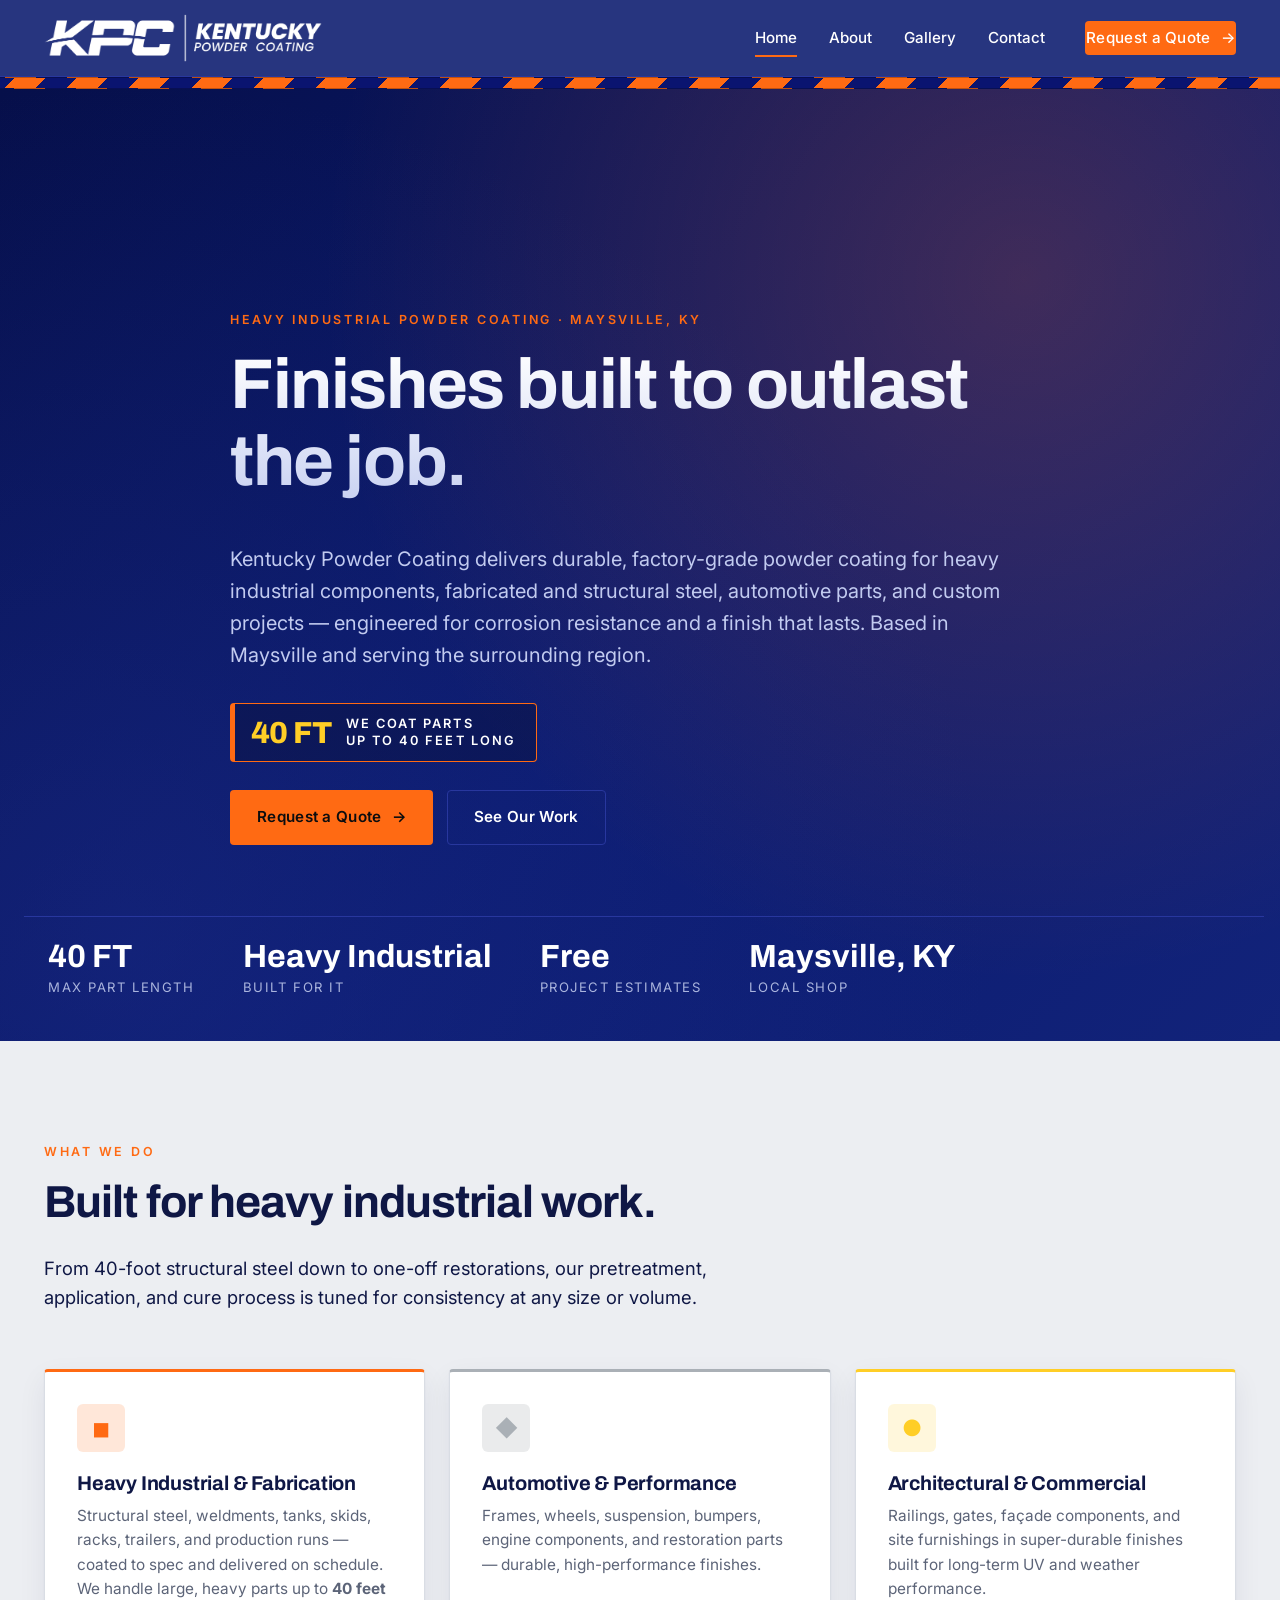
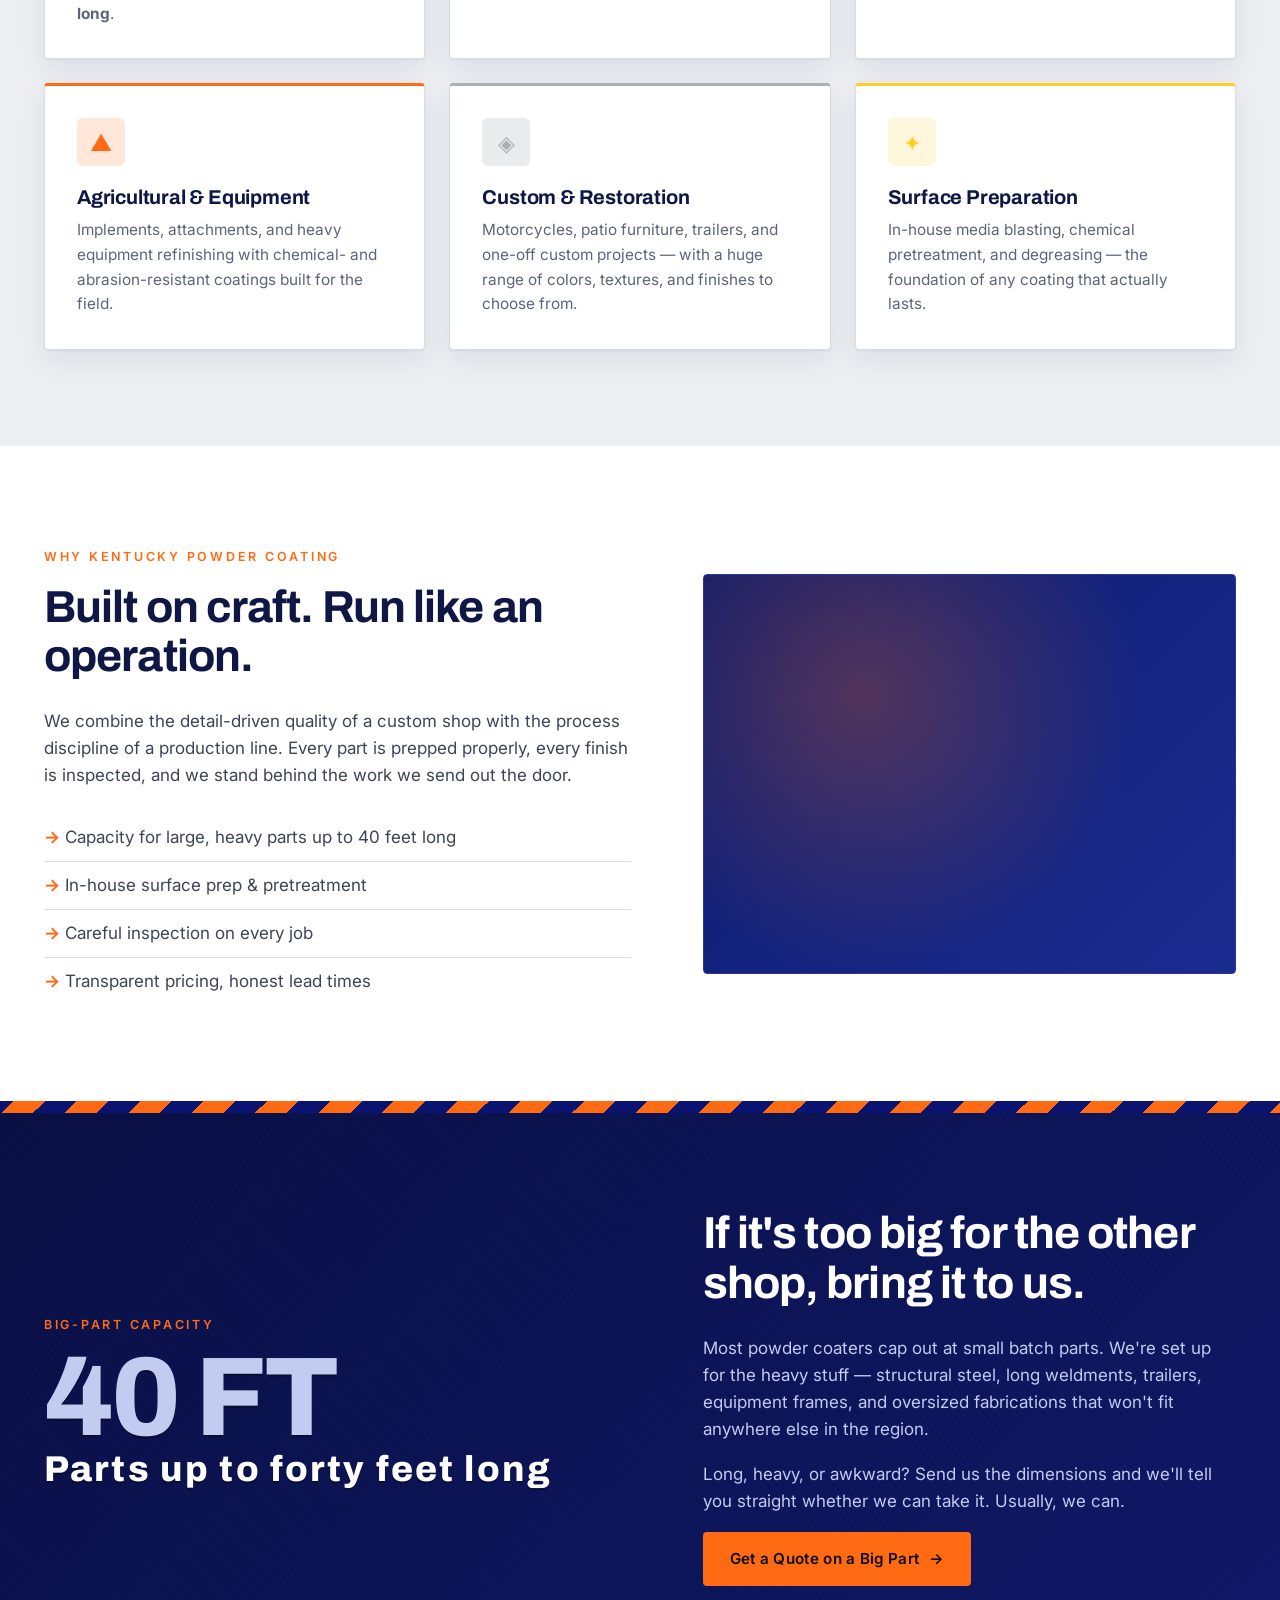
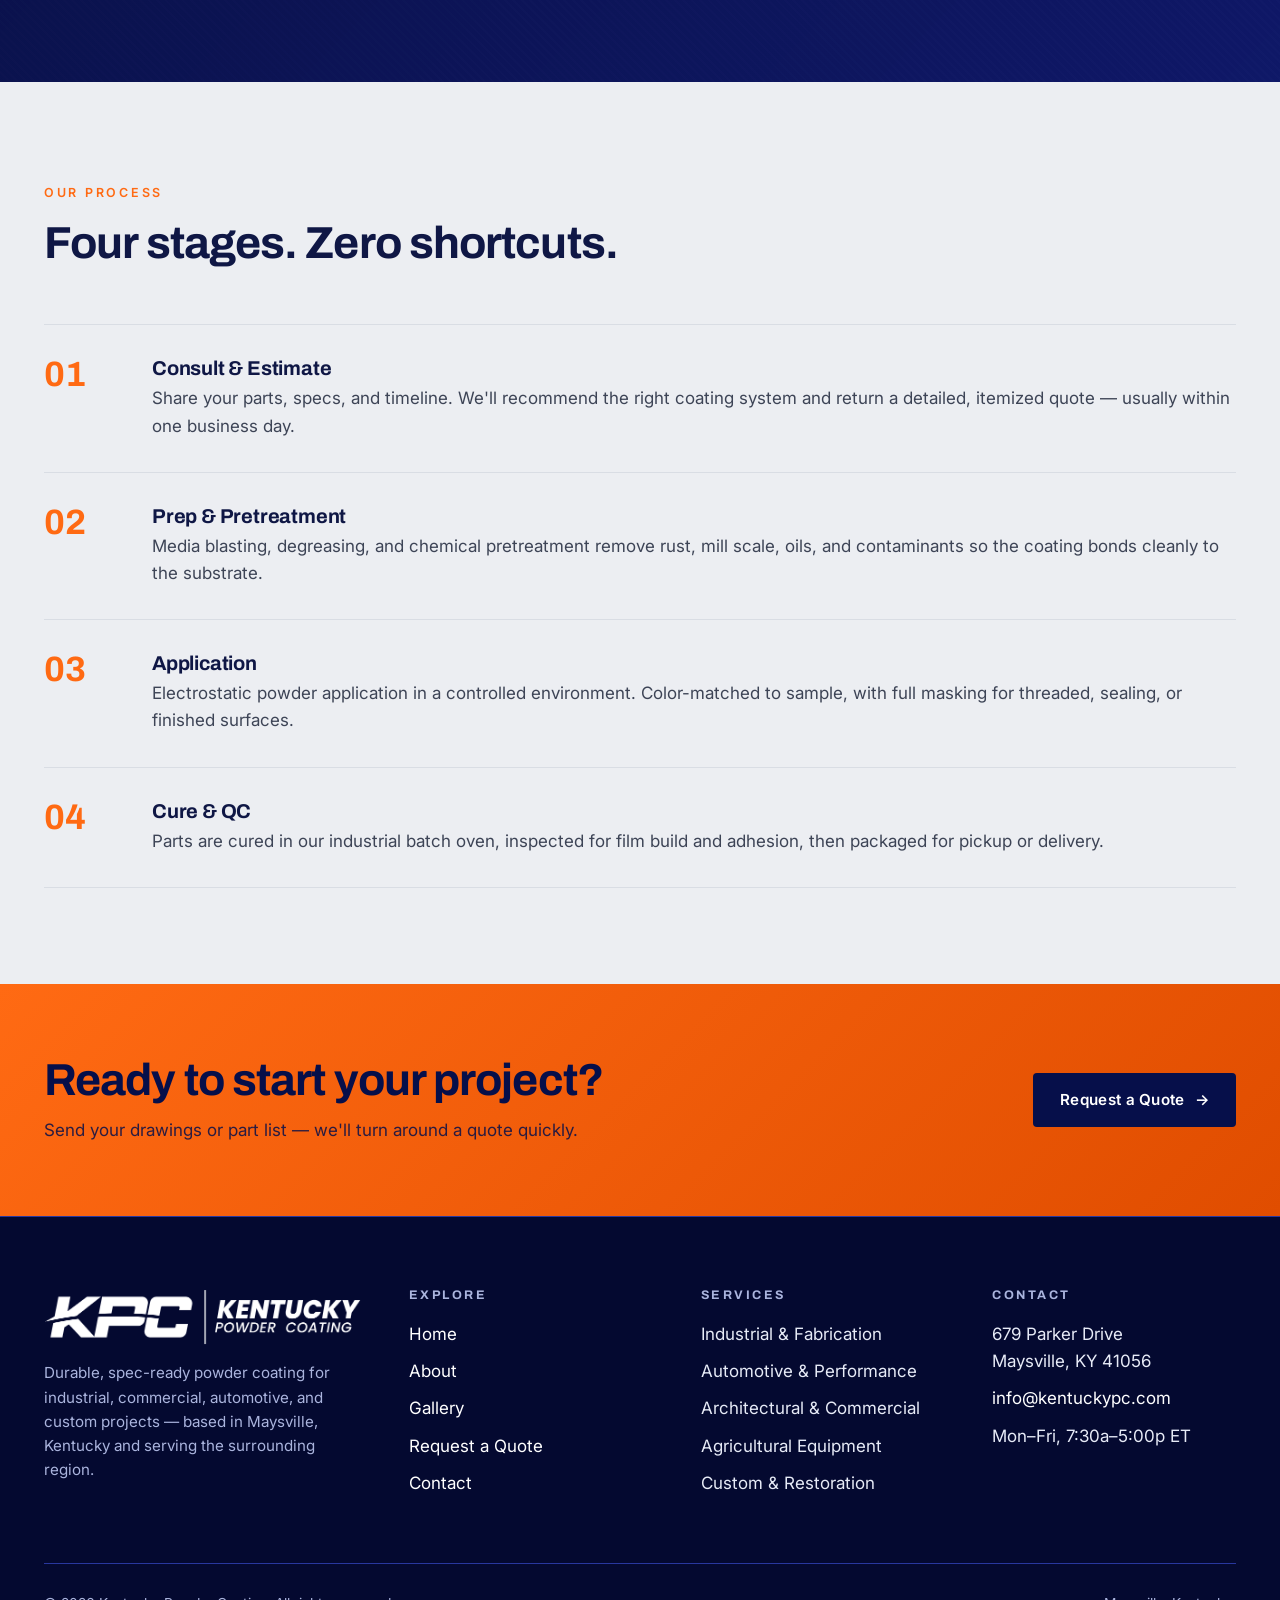
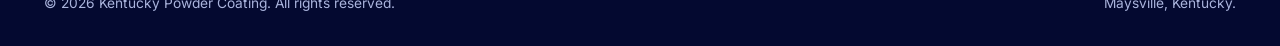
==== commit 18b2de46: "Switch to hybrid light/dark theme - Flip body sections to a light palette (white / light-steel) with" ====
--- a/index.html
+++ b/index.html
@@ -118,9 +118,9 @@
             of a production line. Every part is prepped properly, every finish is inspected, and
             we stand behind the work we send out the door.</p>
           <ul style="list-style:none;padding:0;margin:24px 0 0;">
-            <li style="padding:10px 0;border-bottom:1px solid var(--color-border);"><strong style="color:var(--color-accent);">→</strong> Capacity for large, heavy parts up to 40 feet long</li>
-            <li style="padding:10px 0;border-bottom:1px solid var(--color-border);"><strong style="color:var(--color-accent);">→</strong> In-house surface prep &amp; pretreatment</li>
-            <li style="padding:10px 0;border-bottom:1px solid var(--color-border);"><strong style="color:var(--color-accent);">→</strong> Careful inspection on every job</li>
+            <li style="padding:10px 0;border-bottom:1px solid var(--line);"><strong style="color:var(--color-accent);">→</strong> Capacity for large, heavy parts up to 40 feet long</li>
+            <li style="padding:10px 0;border-bottom:1px solid var(--line);"><strong style="color:var(--color-accent);">→</strong> In-house surface prep &amp; pretreatment</li>
+            <li style="padding:10px 0;border-bottom:1px solid var(--line);"><strong style="color:var(--color-accent);">→</strong> Careful inspection on every job</li>
             <li style="padding:10px 0;"><strong style="color:var(--color-accent);">→</strong> Transparent pricing, honest lead times</li>
           </ul>
         </div>
--- a/assets/css/styles.css
+++ b/assets/css/styles.css
@@ -15,6 +15,16 @@
   --color-steel-light: #aab0b6;
   --color-steel-soft: rgba(125, 130, 136, 0.16);
   --color-yellow: #ffce26;        /* hazard / safety yellow */
+  /* light-theme tokens for body sections (hybrid look) */
+  --paper: #ffffff;               /* base section background */
+  --paper-alt: #eceef2;           /* alternating light-steel background */
+  --ink: #0f1745;                 /* headings — deep navy */
+  --ink-body: #3d4456;            /* body copy */
+  --ink-soft: #5c6478;            /* muted copy on light */
+  --line: #d9dde4;                /* light borders */
+  --muted-on-dark: #c2cbf0;       /* readable muted text on navy sections */
+  --shadow-card: 0 1px 2px rgba(16,23,69,0.06), 0 10px 28px rgba(16,23,69,0.07);
+  --shadow-card-hover: 0 2px 4px rgba(16,23,69,0.08), 0 18px 40px rgba(16,23,69,0.12);
   --max-w: 1240px;
   --radius: 4px;
   --ease: cubic-bezier(0.22, 1, 0.36, 1);
@@ -33,8 +43,8 @@
   font-family: "Inter", "Helvetica Neue", Arial, sans-serif;
   font-size: 17px;
   line-height: 1.6;
-  color: var(--color-text);
-  background: var(--color-bg);
+  color: var(--ink-body);
+  background: var(--paper);
   -webkit-font-smoothing: antialiased;
   text-rendering: optimizeLegibility;
 }
@@ -50,14 +60,15 @@
   line-height: 1.1;
   letter-spacing: -0.02em;
   margin: 0 0 0.6em;
+  color: var(--ink);
 }
 
 h1 { font-size: clamp(2.4rem, 5.5vw, 4.4rem); }
 h2 { font-size: clamp(1.8rem, 3.5vw, 2.8rem); }
 h3 { font-size: 1.25rem; letter-spacing: -0.01em; }
 
-p { margin: 0 0 1em; color: var(--color-muted); }
-p.lead { font-size: 1.15rem; color: var(--color-text); max-width: 60ch; }
+p { margin: 0 0 1em; color: var(--ink-body); }
+p.lead { font-size: 1.15rem; color: var(--ink); max-width: 60ch; }
 
 .container {
   width: 100%;
@@ -306,9 +317,17 @@
 .page-hero .container { position: relative; z-index: 2; }
 .page-hero p.lead { margin-top: 8px; }
 
+/* ---------- Keep text light inside the dark (navy/steel) sections ---------- */
+/* (hero h1 keeps its own white gradient — don't override its color here) */
+.page-hero h1,
+.steel-band h1, .steel-band h2, .steel-band h3 { color: #ffffff; }
+.hero .lead, .hero p,
+.page-hero .lead, .page-hero p,
+.steel-band p, .steel-band .lead { color: var(--muted-on-dark); }
+
 /* ---------- Sections ---------- */
 section { padding: 96px 0; }
-section.alt { background: var(--color-bg-alt); }
+section.alt { background: var(--paper-alt); }
 section h2 + p.lead { margin-bottom: 3rem; }
 
 .section-head { max-width: 720px; margin-bottom: 56px; }
@@ -329,16 +348,20 @@
 }
 
 .card {
-  background: var(--color-surface);
-  border: 1px solid var(--color-border);
+  background: var(--card, #ffffff);
+  border: 1px solid var(--line);
   border-radius: var(--radius);
   padding: 32px;
-  transition: transform 0.3s var(--ease), border-color 0.3s var(--ease);
+  box-shadow: var(--shadow-card);
+  transition: transform 0.3s var(--ease), border-color 0.3s var(--ease), box-shadow 0.3s var(--ease);
 }
 .card:hover {
   transform: translateY(-4px);
   border-color: var(--color-accent);
-}
+  box-shadow: var(--shadow-card-hover);
+}
+.card h3 { color: var(--ink); }
+.card p { color: var(--ink-soft); }
 .card .icon {
   width: 48px; height: 48px;
   display: grid; place-items: center;
@@ -383,9 +406,9 @@
   grid-template-columns: 80px 1fr;
   gap: 28px;
   padding: 32px 0;
-  border-top: 1px solid var(--color-border);
-}
-.step:last-child { border-bottom: 1px solid var(--color-border); }
+  border-top: 1px solid var(--line);
+}
+.step:last-child { border-bottom: 1px solid var(--line); }
 .step .num {
   font-family: "Archivo", sans-serif;
   font-size: 2.2rem;
@@ -425,7 +448,10 @@
   background: #040930;
   border-top: 1px solid var(--color-border);
   padding: 72px 0 32px;
-}
+  color: #e7ebf7;
+}
+.site-footer p { color: var(--color-muted); }
+.site-footer li { color: #e7ebf7; }
 .footer-grid {
   display: grid;
   grid-template-columns: 1.3fr 1fr 1fr 1fr;
@@ -464,11 +490,13 @@
 
 /* ---------- Forms ---------- */
 .form {
-  background: var(--color-surface);
-  border: 1px solid var(--color-border);
+  background: #ffffff;
+  border: 1px solid var(--line);
   border-radius: var(--radius);
   padding: 40px;
-}
+  box-shadow: var(--shadow-card);
+}
+.form h3 { color: var(--ink); }
 @media (max-width: 640px) { .form { padding: 28px 22px; } }
 .form .row {
   display: grid;
@@ -482,7 +510,7 @@
   font-size: 0.82rem;
   letter-spacing: 0.1em;
   text-transform: uppercase;
-  color: var(--color-muted);
+  color: var(--ink-soft);
   margin-bottom: 8px;
   font-weight: 600;
 }
@@ -491,10 +519,10 @@
 .field textarea {
   width: 100%;
   padding: 14px 16px;
-  background: var(--color-bg-deep);
-  border: 1px solid var(--color-border);
+  background: #fbfcfd;
+  border: 1px solid var(--line);
   border-radius: var(--radius);
-  color: var(--color-text);
+  color: var(--ink);
   font-family: inherit;
   font-size: 1rem;
   transition: border-color 0.2s var(--ease), box-shadow 0.2s var(--ease);
@@ -507,7 +535,7 @@
   box-shadow: 0 0 0 3px var(--color-accent-soft);
 }
 .field textarea { resize: vertical; min-height: 140px; }
-.field-hint { font-size: 0.82rem; color: var(--color-muted); margin-top: 6px; }
+.field-hint { font-size: 0.82rem; color: var(--ink-soft); margin-top: 6px; }
 
 /* ---------- Gallery ---------- */
 .gallery-filters {
@@ -517,9 +545,9 @@
   margin-bottom: 40px;
 }
 .gallery-filters button {
-  background: transparent;
-  border: 1px solid var(--color-border);
-  color: var(--color-muted);
+  background: #ffffff;
+  border: 1px solid var(--line);
+  color: var(--ink-soft);
   padding: 8px 18px;
   border-radius: 999px;
   font-size: 0.88rem;
@@ -527,7 +555,7 @@
   transition: all 0.2s var(--ease);
   font-family: inherit;
 }
-.gallery-filters button:hover { color: var(--color-text); border-color: var(--color-muted); }
+.gallery-filters button:hover { color: var(--ink); border-color: var(--color-steel); }
 .gallery-filters button.active {
   background: var(--color-accent);
   border-color: var(--color-accent);
@@ -609,9 +637,9 @@
 @media (max-width: 900px) { .contact-grid { grid-template-columns: 1fr; } }
 .contact-info .block {
   padding: 24px 0;
-  border-top: 1px solid var(--color-border);
-}
-.contact-info .block:last-child { border-bottom: 1px solid var(--color-border); }
+  border-top: 1px solid var(--line);
+}
+.contact-info .block:last-child { border-bottom: 1px solid var(--line); }
 .contact-info h4 {
   font-size: 0.78rem;
   letter-spacing: 0.2em;
@@ -619,7 +647,7 @@
   color: var(--color-accent);
   margin-bottom: 8px;
 }
-.contact-info p { color: var(--color-text); margin: 0; }
+.contact-info p { color: var(--ink); margin: 0; }
 
 /* ---------- Heavy-industrial accents ---------- */
 .hazard-strip {
@@ -697,10 +725,11 @@
 
 /* ---------- Map embed ---------- */
 .map-embed {
-  border: 1px solid var(--color-border);
+  border: 1px solid var(--line);
   border-radius: var(--radius);
   overflow: hidden;
-  background: var(--color-surface);
+  background: var(--paper-alt);
+  box-shadow: var(--shadow-card);
 }
 
 /* ---------- Utilities ---------- */
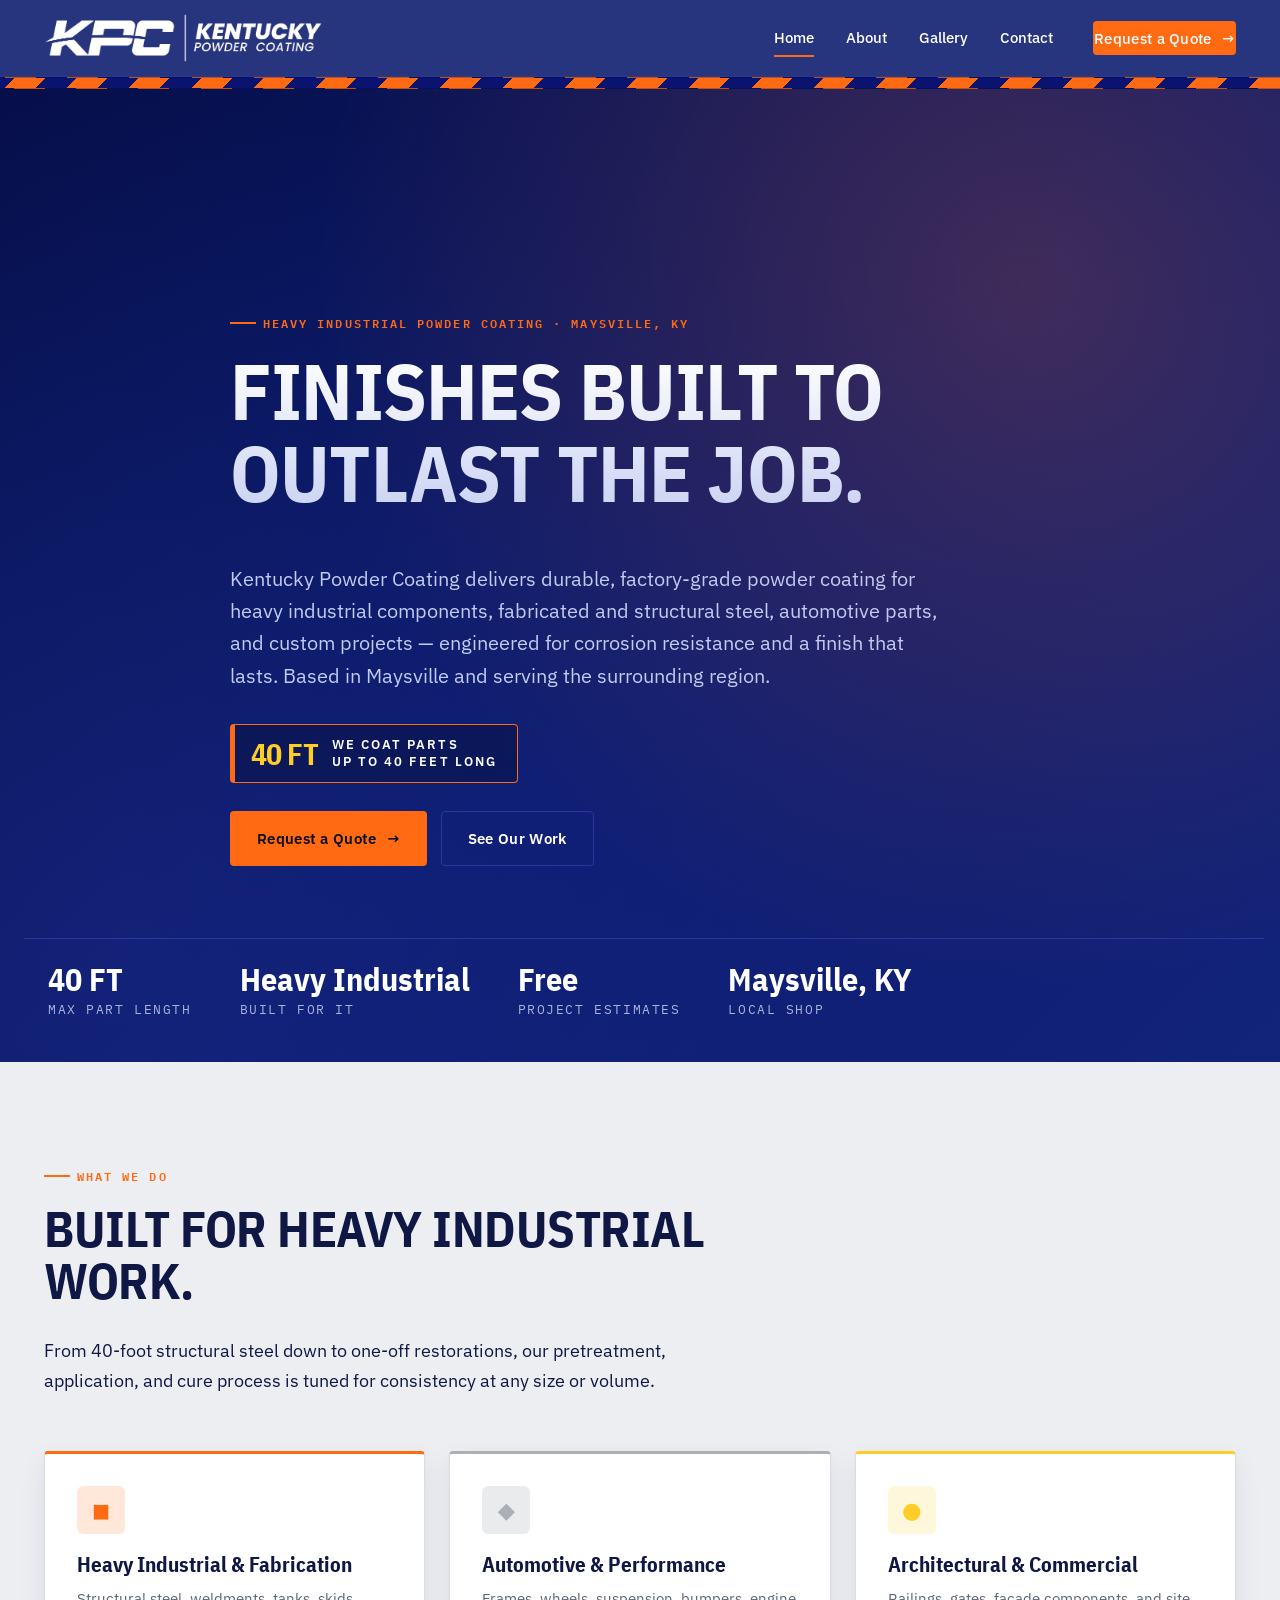
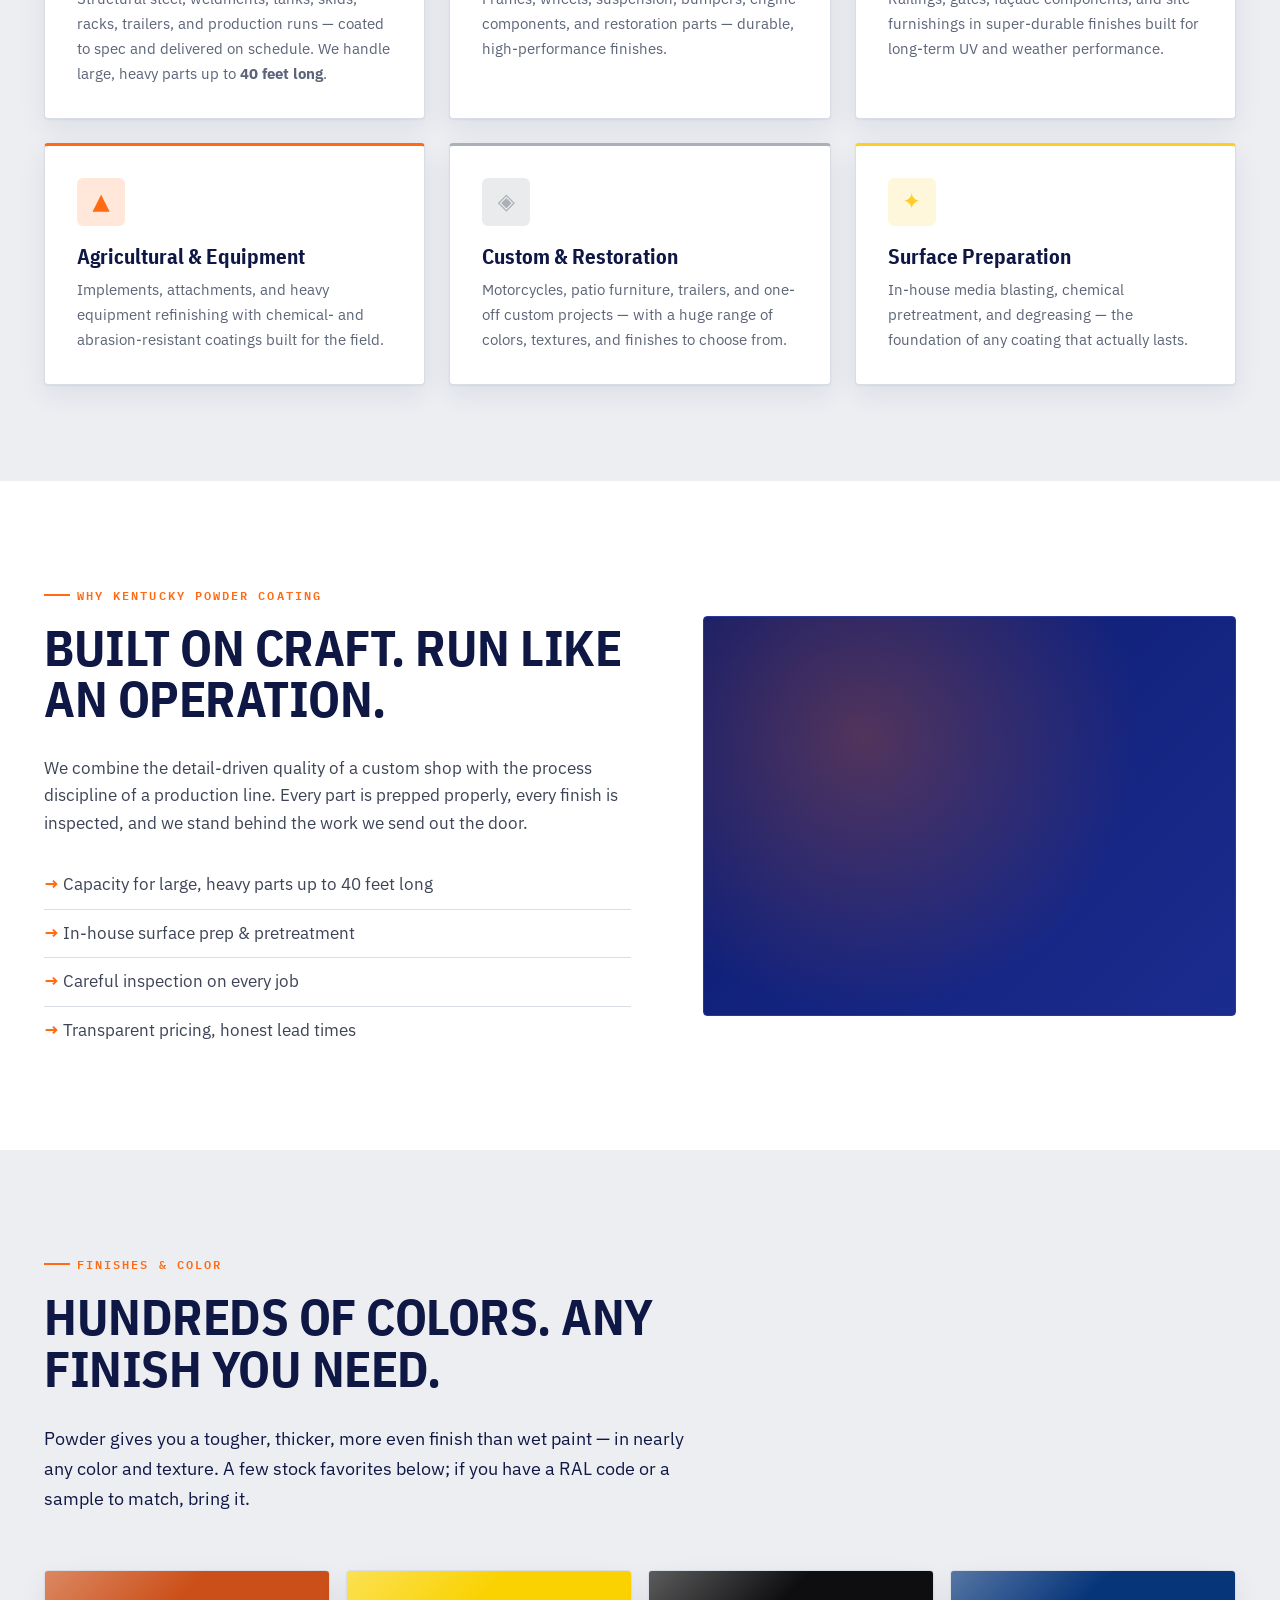
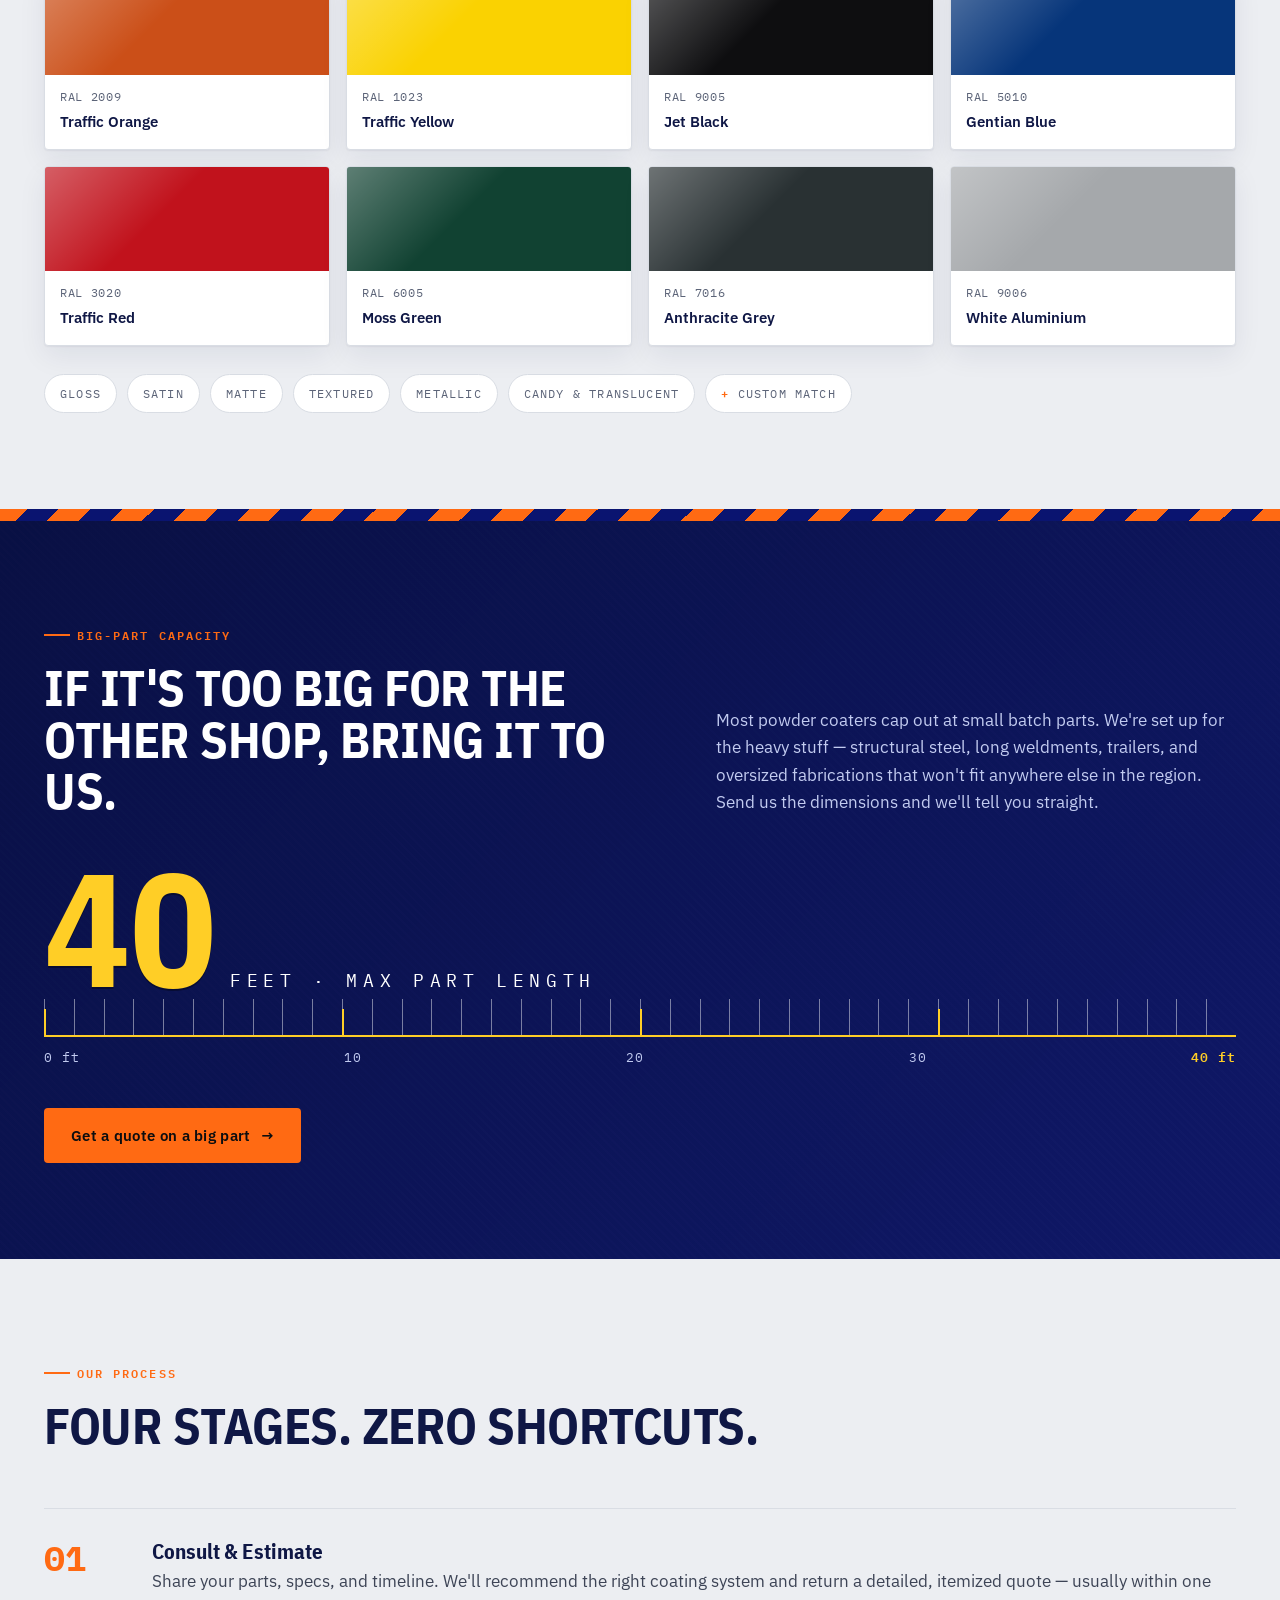
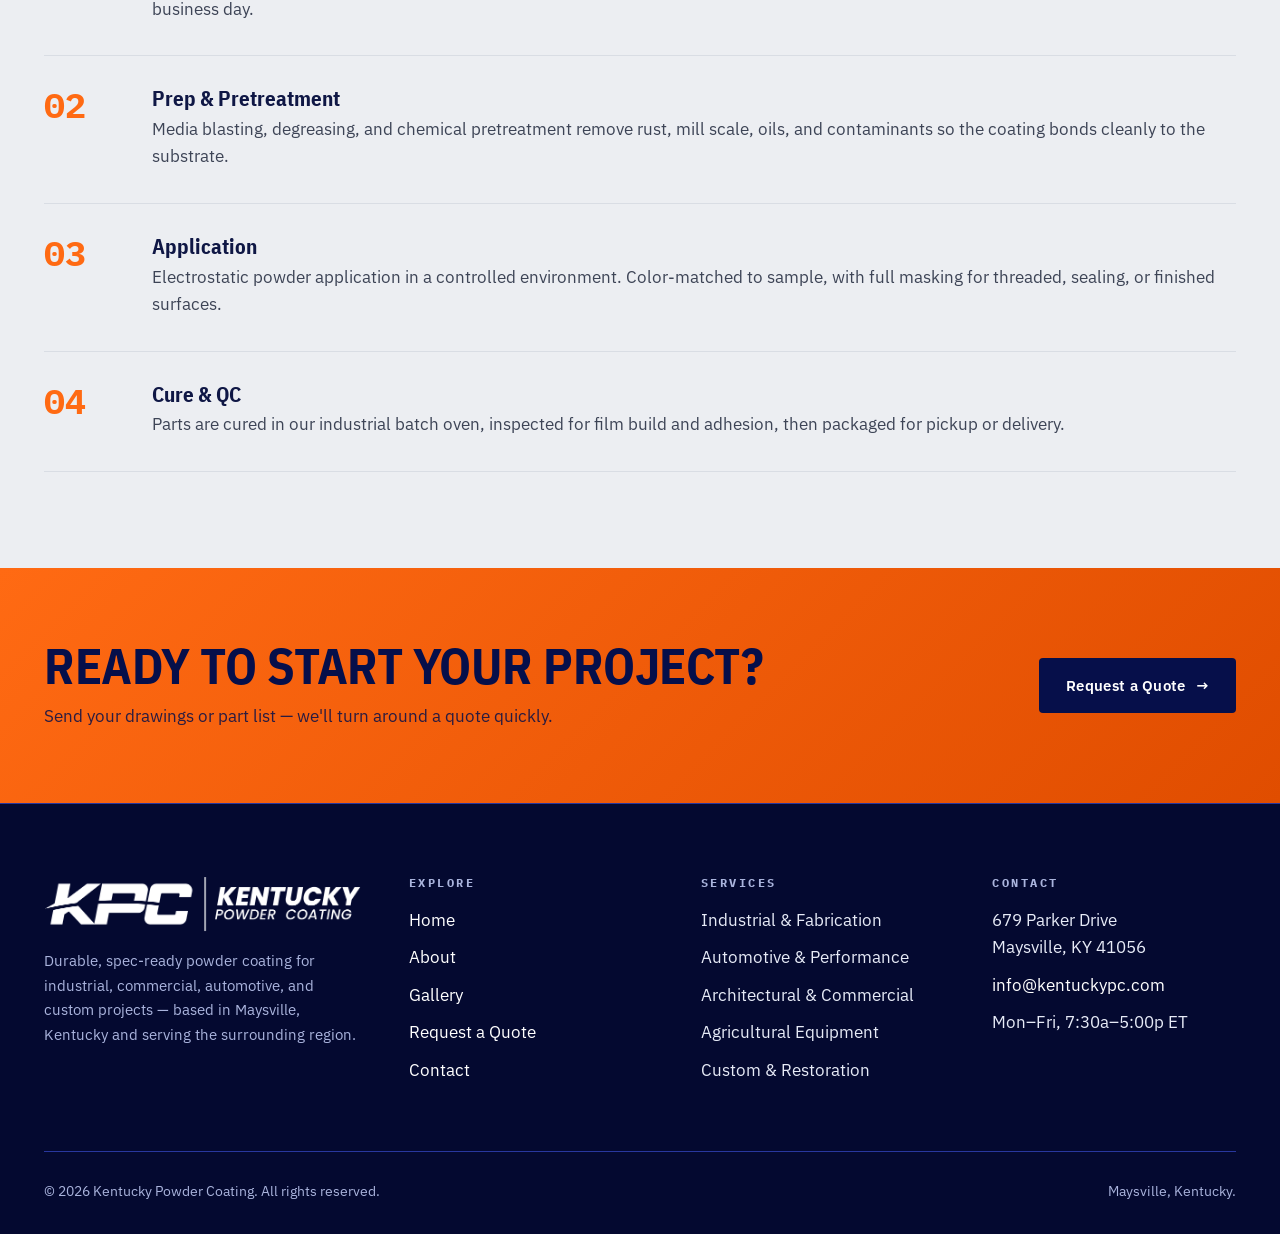
==== commit d3d185d9: "Elevate design: IBM Plex type system, finish swatches, 40-ft ruler - Replace Inter/Archivo with the " ====
--- a/index.html
+++ b/index.html
@@ -10,10 +10,15 @@
   <meta property="og:description" content="Durable, precision powder coating for industrial, automotive, and custom projects. Based in Maysville, Kentucky." />
   <meta property="og:type" content="website" />
   <meta property="og:url" content="https://kentuckypc.com/" />
+  <meta property="og:image" content="https://kentuckypc.com/assets/img/og-image.png" />
+  <meta name="twitter:card" content="summary_large_image" />
   <meta name="theme-color" content="#0a1a6e" />
   <link rel="preconnect" href="https://fonts.googleapis.com" />
   <link rel="preconnect" href="https://fonts.gstatic.com" crossorigin />
-  <link rel="stylesheet" href="https://fonts.googleapis.com/css2?family=Archivo:wght@600;700;800&family=Inter:wght@400;500;600;700&display=swap" />
+  <link rel="stylesheet" href="https://fonts.googleapis.com/css2?family=IBM+Plex+Mono:wght@500;600;700&family=IBM+Plex+Sans:wght@400;500;600;700&family=IBM+Plex+Sans+Condensed:wght@600;700&display=swap" />
+  <link rel="icon" href="favicon.ico" sizes="any" />
+  <link rel="icon" type="image/png" href="assets/img/icon-512.png" />
+  <link rel="apple-touch-icon" href="apple-touch-icon.png" />
   <link rel="stylesheet" href="assets/css/styles.css" />
 </head>
 <body>
@@ -128,23 +133,59 @@
       </div>
     </section>
 
+    <section class="alt">
+      <div class="container">
+        <div class="section-head reveal">
+          <span class="eyebrow">Finishes &amp; Color</span>
+          <h2>Hundreds of colors. Any finish you need.</h2>
+          <p class="lead">Powder gives you a tougher, thicker, more even finish than wet paint —
+            in nearly any color and texture. A few stock favorites below; if you have a RAL code
+            or a sample to match, bring it.</p>
+        </div>
+        <div class="swatch-grid reveal-group reveal">
+          <div class="swatch"><div class="chip" style="background-color:#CB4F18"></div><div class="meta"><span class="ral">RAL 2009</span><span class="name">Traffic Orange</span></div></div>
+          <div class="swatch"><div class="chip" style="background-color:#FAD201"></div><div class="meta"><span class="ral">RAL 1023</span><span class="name">Traffic Yellow</span></div></div>
+          <div class="swatch"><div class="chip" style="background-color:#0E0E10"></div><div class="meta"><span class="ral">RAL 9005</span><span class="name">Jet Black</span></div></div>
+          <div class="swatch"><div class="chip" style="background-color:#06357A"></div><div class="meta"><span class="ral">RAL 5010</span><span class="name">Gentian Blue</span></div></div>
+          <div class="swatch"><div class="chip" style="background-color:#C1121C"></div><div class="meta"><span class="ral">RAL 3020</span><span class="name">Traffic Red</span></div></div>
+          <div class="swatch"><div class="chip" style="background-color:#114232"></div><div class="meta"><span class="ral">RAL 6005</span><span class="name">Moss Green</span></div></div>
+          <div class="swatch"><div class="chip" style="background-color:#293133"></div><div class="meta"><span class="ral">RAL 7016</span><span class="name">Anthracite Grey</span></div></div>
+          <div class="swatch"><div class="chip" style="background-color:#A5A8AB"></div><div class="meta"><span class="ral">RAL 9006</span><span class="name">White Aluminium</span></div></div>
+        </div>
+        <div class="finish-tags reveal">
+          <span class="finish-tag">Gloss</span>
+          <span class="finish-tag">Satin</span>
+          <span class="finish-tag">Matte</span>
+          <span class="finish-tag">Textured</span>
+          <span class="finish-tag">Metallic</span>
+          <span class="finish-tag">Candy &amp; Translucent</span>
+          <span class="finish-tag"><b>+</b> Custom match</span>
+        </div>
+      </div>
+    </section>
+
     <section class="steel-band">
       <div class="container">
-        <div class="split">
-          <div class="reveal">
+        <div class="steel-head reveal">
+          <div>
             <span class="eyebrow">Big-Part Capacity</span>
-            <p class="steel-figure">40 FT<span>Parts up to forty feet long</span></p>
-          </div>
-          <div class="reveal">
             <h2>If it's too big for the other shop, bring it to us.</h2>
-            <p>Most powder coaters cap out at small batch parts. We're set up for the heavy stuff —
-              structural steel, long weldments, trailers, equipment frames, and oversized
-              fabrications that won't fit anywhere else in the region.</p>
-            <p>Long, heavy, or awkward? Send us the dimensions and we'll tell you straight whether
-              we can take it. Usually, we can.</p>
-            <a href="quote.html" class="btn btn-primary">Get a Quote on a Big Part <span class="arrow">→</span></a>
-          </div>
-        </div>
+          </div>
+          <p>Most powder coaters cap out at small batch parts. We're set up for the heavy stuff —
+            structural steel, long weldments, trailers, and oversized fabrications that won't fit
+            anywhere else in the region. Send us the dimensions and we'll tell you straight.</p>
+        </div>
+        <div class="ruler reveal" aria-label="Capacity: parts up to 40 feet long">
+          <div class="ruler-readout">
+            <span class="num">40</span>
+            <span class="unit">Feet · Max Part Length</span>
+          </div>
+          <div class="ruler-scale" aria-hidden="true"></div>
+          <div class="ruler-labels">
+            <span>0 ft</span><span>10</span><span>20</span><span>30</span><b class="end">40 ft</b>
+          </div>
+        </div>
+        <a href="quote.html" class="btn btn-primary" style="margin-top:40px;">Get a quote on a big part <span class="arrow">→</span></a>
       </div>
     </section>
 
--- a/assets/css/styles.css
+++ b/assets/css/styles.css
@@ -27,6 +27,10 @@
   --shadow-card-hover: 0 2px 4px rgba(16,23,69,0.08), 0 18px 40px rgba(16,23,69,0.12);
   --max-w: 1240px;
   --radius: 4px;
+  /* type system — IBM Plex: Condensed (display) · Sans (body) · Mono (specs) */
+  --font-display: "IBM Plex Sans Condensed", "Arial Narrow", sans-serif;
+  --font-body: "IBM Plex Sans", system-ui, "Helvetica Neue", Arial, sans-serif;
+  --font-mono: "IBM Plex Mono", ui-monospace, "SFMono-Regular", Menlo, monospace;
   --ease: cubic-bezier(0.22, 1, 0.36, 1);
   --shadow-lg: 0 20px 60px rgba(0, 0, 0, 0.45);
   /* diagonal hazard stripes (orange ⁄ navy) */
@@ -40,9 +44,9 @@
 
 body {
   margin: 0;
-  font-family: "Inter", "Helvetica Neue", Arial, sans-serif;
+  font-family: var(--font-body);
   font-size: 17px;
-  line-height: 1.6;
+  line-height: 1.62;
   color: var(--ink-body);
   background: var(--paper);
   -webkit-font-smoothing: antialiased;
@@ -55,17 +59,19 @@
 a:hover { color: var(--color-accent-hover); }
 
 h1, h2, h3, h4 {
-  font-family: "Archivo", "Inter", sans-serif;
+  font-family: var(--font-display);
   font-weight: 700;
-  line-height: 1.1;
-  letter-spacing: -0.02em;
+  line-height: 1.04;
+  letter-spacing: -0.01em;
   margin: 0 0 0.6em;
   color: var(--ink);
-}
-
-h1 { font-size: clamp(2.4rem, 5.5vw, 4.4rem); }
-h2 { font-size: clamp(1.8rem, 3.5vw, 2.8rem); }
-h3 { font-size: 1.25rem; letter-spacing: -0.01em; }
+  text-transform: uppercase;
+}
+
+h1 { font-size: clamp(2.7rem, 6.2vw, 5rem); }
+h2 { font-size: clamp(2rem, 4vw, 3.1rem); }
+h3 { font-size: 1.3rem; letter-spacing: 0; text-transform: none; }
+h4 { text-transform: none; }
 
 p { margin: 0 0 1em; color: var(--ink-body); }
 p.lead { font-size: 1.15rem; color: var(--ink); max-width: 60ch; }
@@ -78,14 +84,32 @@
 }
 
 .eyebrow {
-  display: inline-block;
-  font-size: 0.78rem;
-  letter-spacing: 0.22em;
+  display: inline-flex;
+  align-items: center;
+  gap: 0.6em;
+  font-family: var(--font-mono);
+  font-size: 0.72rem;
+  letter-spacing: 0.18em;
   text-transform: uppercase;
   color: var(--color-accent);
   font-weight: 600;
-  margin-bottom: 1rem;
-}
+  margin-bottom: 1.1rem;
+}
+/* spec-sheet tick before each eyebrow label */
+.eyebrow::before {
+  content: "";
+  width: 26px;
+  height: 2px;
+  background: var(--color-accent);
+  display: inline-block;
+}
+
+/* mono treatment for all uppercase data/labels (spec-sheet feel) */
+.field label,
+.footer-grid h4,
+.contact-info h4,
+.hero-meta .stat span,
+.gallery-item .overlay span { font-family: var(--font-mono); }
 
 /* ---------- Buttons ---------- */
 .btn {
@@ -144,7 +168,7 @@
   align-items: center;
   gap: 12px;
   color: var(--color-text);
-  font-family: "Archivo", sans-serif;
+  font-family: var(--font-display);
   font-weight: 700;
   letter-spacing: -0.01em;
   text-decoration: none;
@@ -286,7 +310,7 @@
 }
 .hero-meta .stat strong {
   display: block;
-  font-family: "Archivo", sans-serif;
+  font-family: var(--font-display);
   font-size: 2rem;
   font-weight: 700;
   color: var(--color-text);
@@ -410,7 +434,7 @@
 }
 .step:last-child { border-bottom: 1px solid var(--line); }
 .step .num {
-  font-family: "Archivo", sans-serif;
+  font-family: var(--font-mono);
   font-size: 2.2rem;
   font-weight: 700;
   color: var(--color-accent);
@@ -605,7 +629,7 @@
 .gallery-item:hover .overlay { opacity: 1; }
 .gallery-item .overlay strong {
   color: #fff;
-  font-family: "Archivo", sans-serif;
+  font-family: var(--font-display);
   font-weight: 700;
   display: block;
 }
@@ -671,7 +695,7 @@
   margin-bottom: 28px;
 }
 .capacity-badge .big {
-  font-family: "Archivo", sans-serif;
+  font-family: var(--font-display);
   font-weight: 800;
   font-size: 1.9rem;
   line-height: 0.9;
@@ -700,7 +724,7 @@
 }
 .steel-band .container { position: relative; z-index: 2; }
 .steel-figure {
-  font-family: "Archivo", sans-serif;
+  font-family: var(--font-display);
   font-weight: 800;
   font-size: clamp(3.4rem, 9vw, 7rem);
   line-height: 0.85;
@@ -710,6 +734,110 @@
   margin: 0;
 }
 .steel-figure span { color: var(--color-text); display: block; font-size: 0.32em; letter-spacing: 0.06em; margin-top: 8px; }
+
+/* Signature: dimensional 40-ft ruler */
+.steel-head {
+  display: grid;
+  grid-template-columns: 1.2fr 1fr;
+  gap: 48px;
+  align-items: end;
+  margin-bottom: 48px;
+}
+@media (max-width: 820px) { .steel-head { grid-template-columns: 1fr; gap: 20px; } }
+.steel-head h2 { color: #fff; margin: 0; }
+.steel-head p { color: var(--muted-on-dark); margin: 0; }
+
+.ruler-readout { display: flex; align-items: baseline; gap: 14px; margin-bottom: 4px; }
+.ruler-readout .num {
+  font-family: var(--font-display);
+  font-weight: 700;
+  font-size: clamp(4.5rem, 13vw, 10rem);
+  line-height: 0.78;
+  color: var(--color-yellow);
+  text-shadow: 0 2px 0 rgba(0,0,0,0.35);
+}
+.ruler-readout .unit {
+  font-family: var(--font-mono);
+  font-size: clamp(0.9rem, 2vw, 1.1rem);
+  letter-spacing: 0.32em;
+  text-transform: uppercase;
+  color: #fff;
+}
+.ruler-scale {
+  position: relative;
+  height: 38px;
+  border-bottom: 2px solid var(--color-yellow);
+  /* minor ticks every foot */
+  background-image: repeating-linear-gradient(to right, rgba(255,255,255,0.45) 0 1px, transparent 1px calc(100% / 40));
+  background-position: left bottom;
+}
+.ruler-scale::before {
+  /* major ticks every 10 ft */
+  content: "";
+  position: absolute;
+  left: 0; right: 0; bottom: 0;
+  height: 26px;
+  background-image: repeating-linear-gradient(to right, var(--color-yellow) 0 2px, transparent 2px 25%);
+}
+.ruler-labels {
+  display: flex;
+  justify-content: space-between;
+  margin-top: 10px;
+  font-family: var(--font-mono);
+  font-size: 0.82rem;
+  letter-spacing: 0.08em;
+  color: var(--muted-on-dark);
+}
+.ruler-labels b { color: #fff; font-weight: 600; }
+.ruler-labels .end { color: var(--color-yellow); }
+
+/* Finish swatch system — real powder-coat colors as a brand device */
+.swatch-grid {
+  display: grid;
+  grid-template-columns: repeat(4, 1fr);
+  gap: 16px;
+}
+@media (max-width: 900px) { .swatch-grid { grid-template-columns: repeat(2, 1fr); } }
+@media (max-width: 480px) { .swatch-grid { grid-template-columns: 1fr 1fr; } }
+.swatch {
+  border: 1px solid var(--line);
+  border-radius: var(--radius);
+  overflow: hidden;
+  background: #fff;
+  box-shadow: var(--shadow-card);
+  transition: transform 0.25s var(--ease), box-shadow 0.25s var(--ease);
+}
+.swatch:hover { transform: translateY(-4px); box-shadow: var(--shadow-card-hover); }
+.swatch .chip {
+  height: 104px;
+  /* sheen suggests a glossy cured finish */
+  background-image: linear-gradient(135deg, rgba(255,255,255,0.32), rgba(255,255,255,0) 42%);
+}
+.swatch .meta { padding: 13px 15px; }
+.swatch .ral {
+  font-family: var(--font-mono);
+  font-size: 0.72rem;
+  letter-spacing: 0.06em;
+  text-transform: uppercase;
+  color: var(--ink-soft);
+  display: block;
+  margin-bottom: 2px;
+}
+.swatch .name { font-weight: 600; color: var(--ink); font-size: 0.95rem; }
+
+.finish-tags { display: flex; gap: 10px; flex-wrap: wrap; margin-top: 28px; }
+.finish-tag {
+  font-family: var(--font-mono);
+  font-size: 0.74rem;
+  letter-spacing: 0.1em;
+  text-transform: uppercase;
+  padding: 9px 15px;
+  border: 1px solid var(--line);
+  border-radius: 999px;
+  color: var(--ink-soft);
+  background: #fff;
+}
+.finish-tag b { color: var(--color-accent); font-weight: 600; }
 
 /* Colored category accents for cards (adds variety / industrial color-coding) */
 .card { border-top: 3px solid transparent; }
@@ -744,3 +872,20 @@
   transition: opacity 0.7s var(--ease), transform 0.7s var(--ease);
 }
 .reveal.in { opacity: 1; transform: none; }
+/* stagger children within a reveal group */
+.reveal-group.in > * { animation: rise 0.7s var(--ease) both; }
+.reveal-group.in > *:nth-child(2) { animation-delay: 0.07s; }
+.reveal-group.in > *:nth-child(3) { animation-delay: 0.14s; }
+.reveal-group.in > *:nth-child(4) { animation-delay: 0.21s; }
+.reveal-group.in > *:nth-child(5) { animation-delay: 0.28s; }
+.reveal-group.in > *:nth-child(6) { animation-delay: 0.35s; }
+@keyframes rise { from { opacity: 0; transform: translateY(22px); } to { opacity: 1; transform: none; } }
+
+/* ---------- Quality floor: focus + reduced motion ---------- */
+:focus-visible { outline: 3px solid var(--color-accent); outline-offset: 2px; border-radius: 2px; }
+@media (prefers-reduced-motion: reduce) {
+  html { scroll-behavior: auto; }
+  *, *::before, *::after { animation-duration: 0.01ms !important; transition-duration: 0.01ms !important; }
+  .reveal { opacity: 1; transform: none; }
+  .reveal-group.in > * { animation: none; }
+}
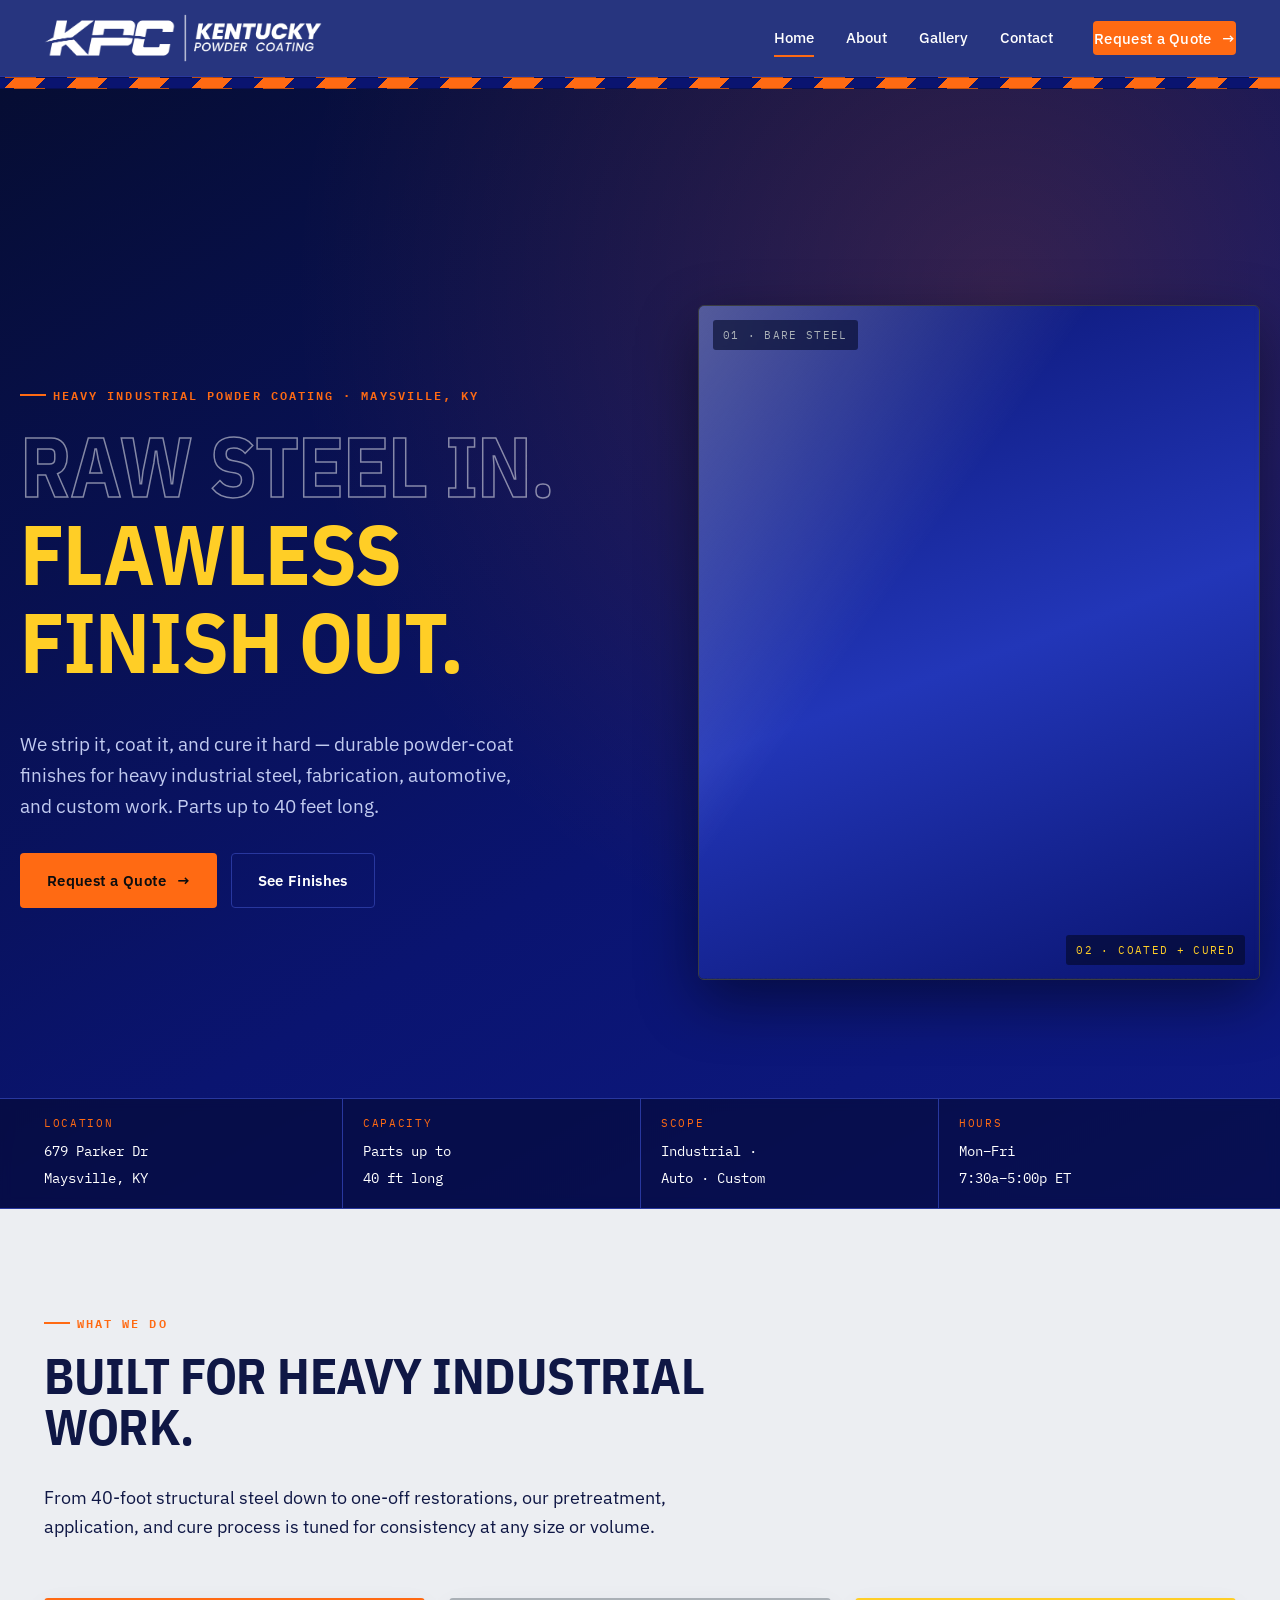
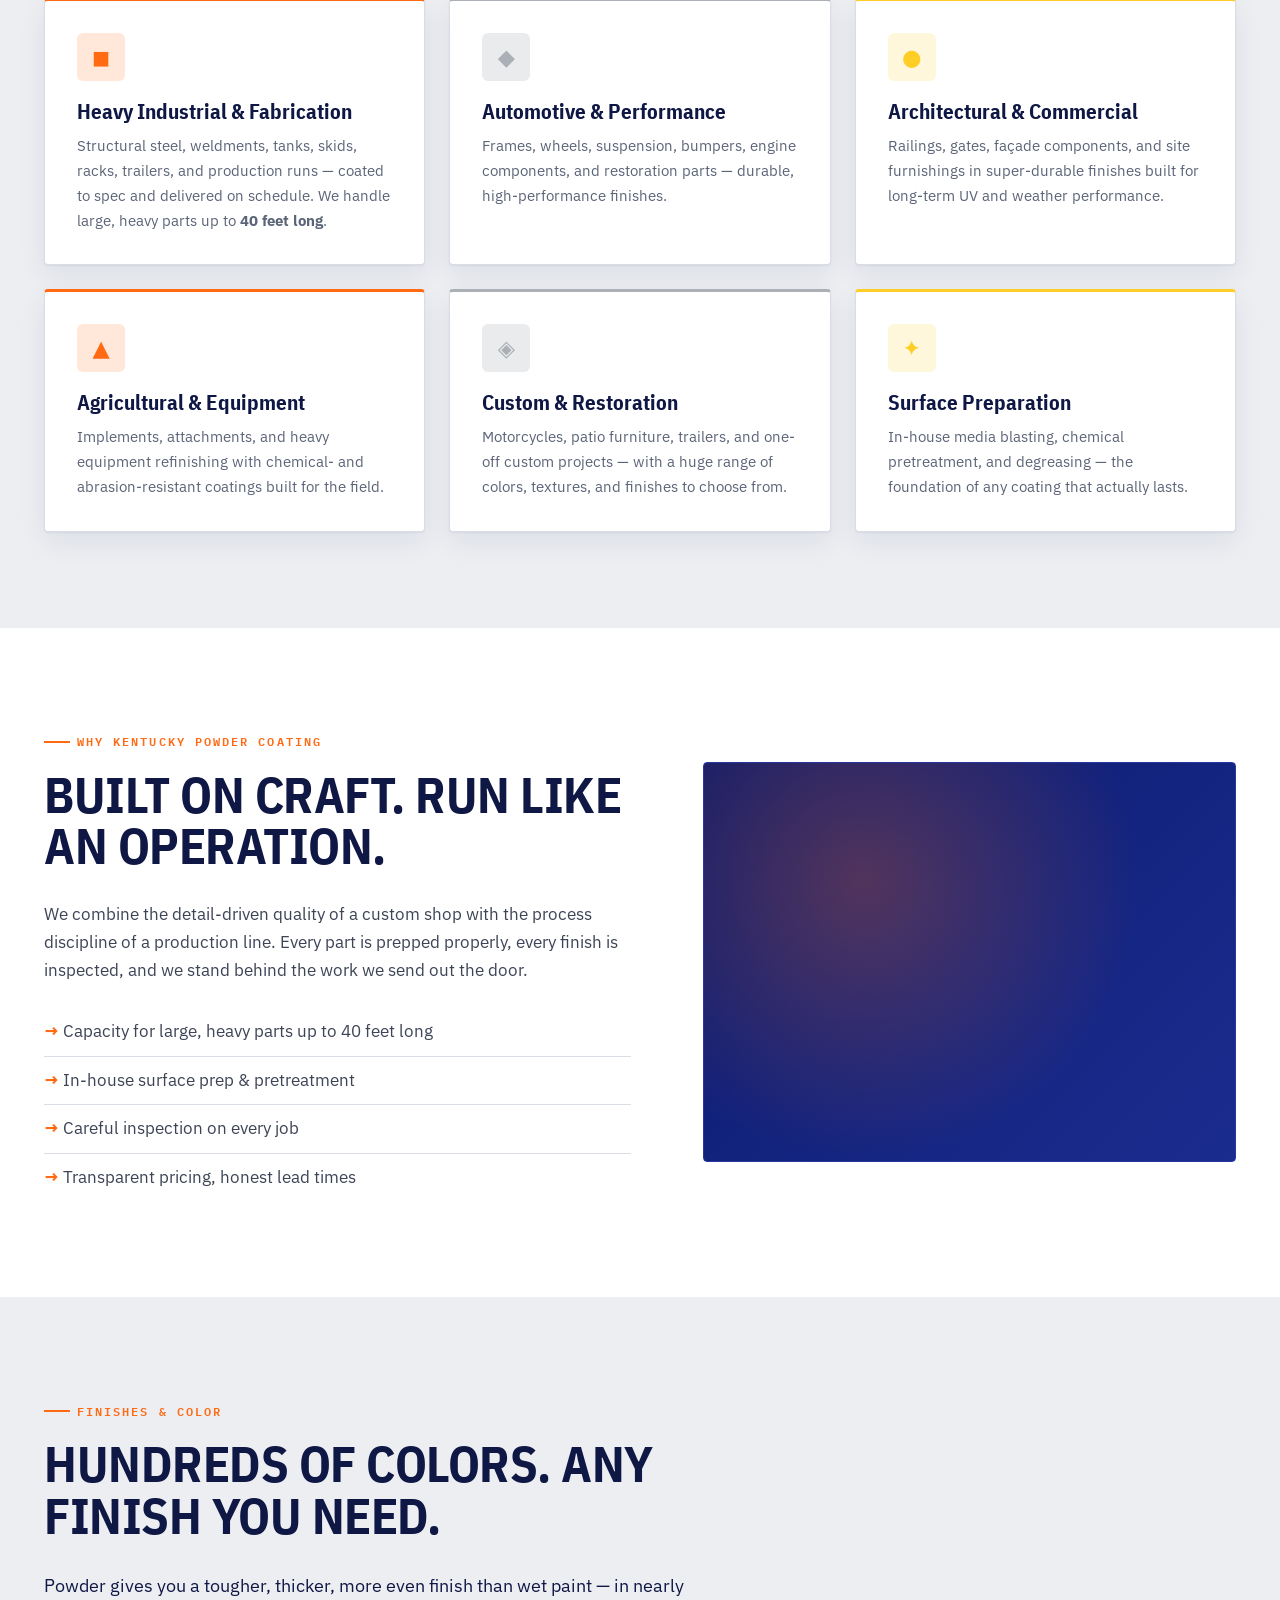
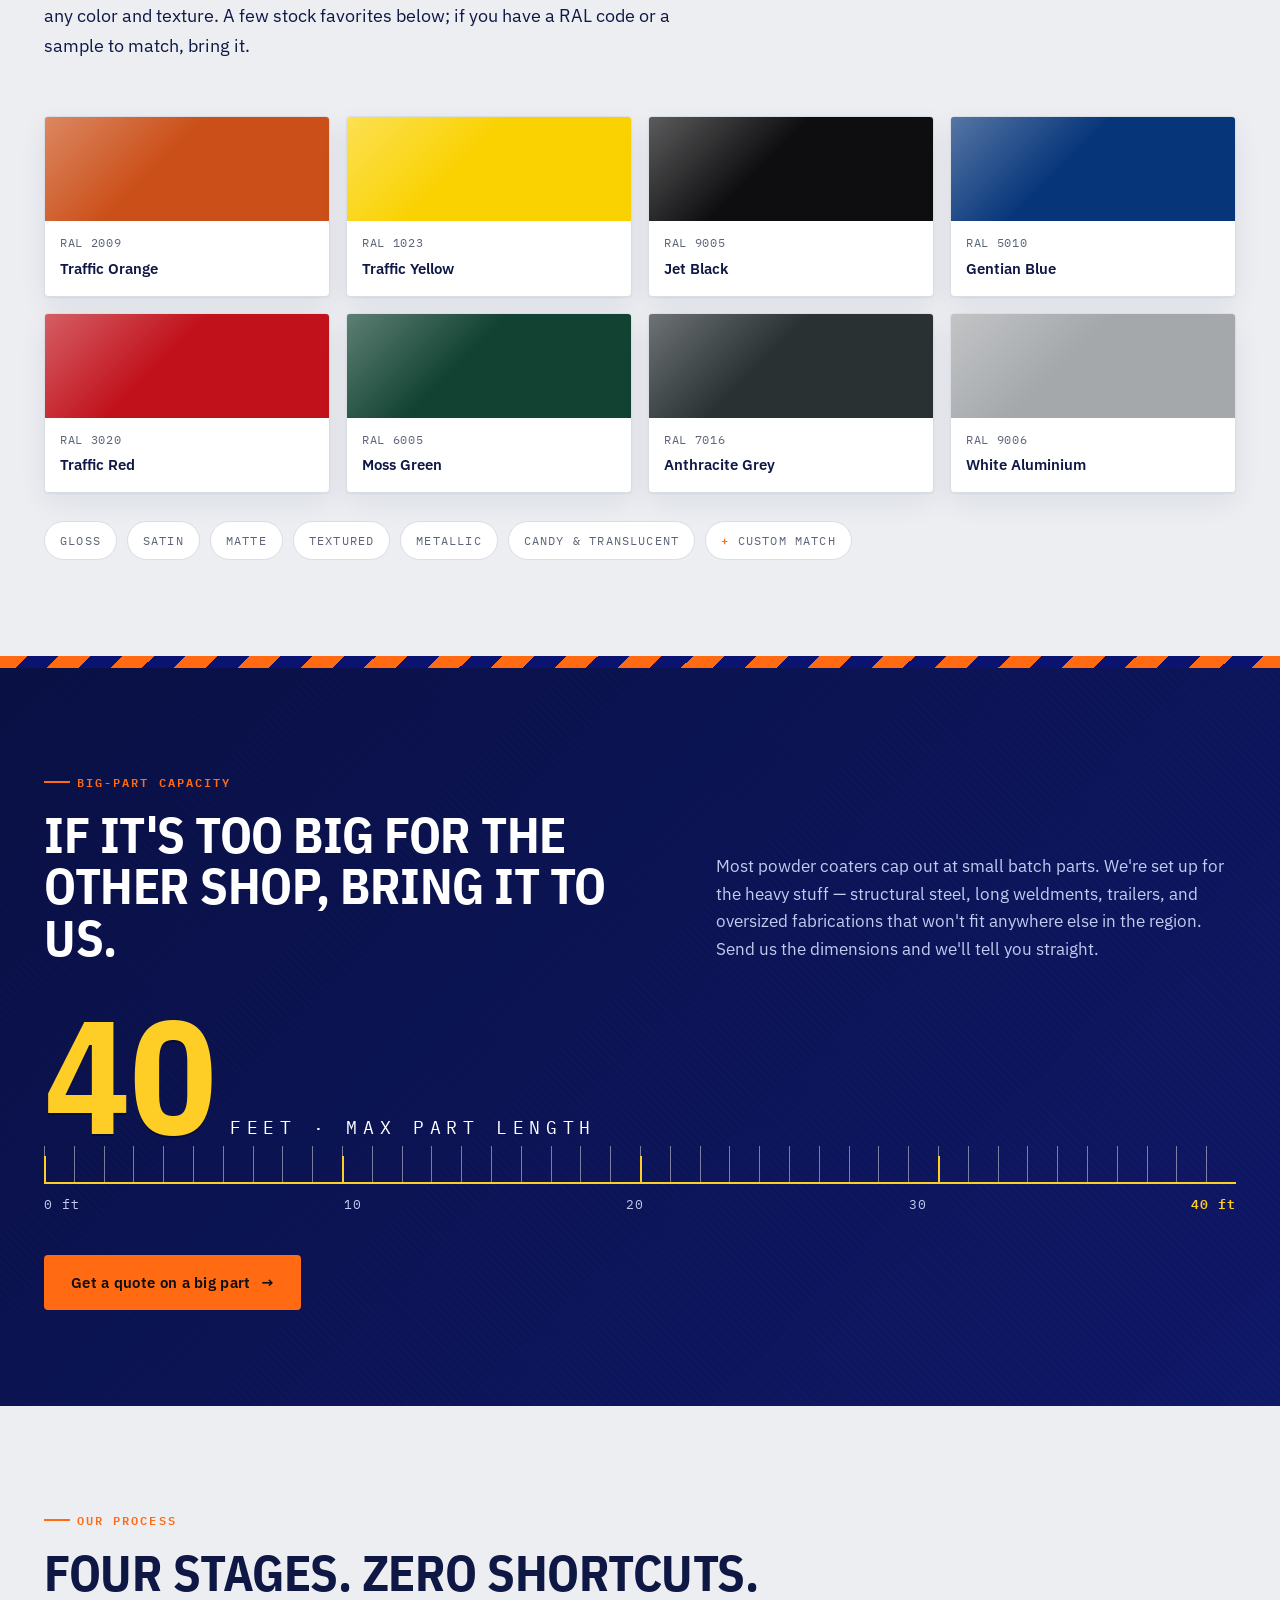
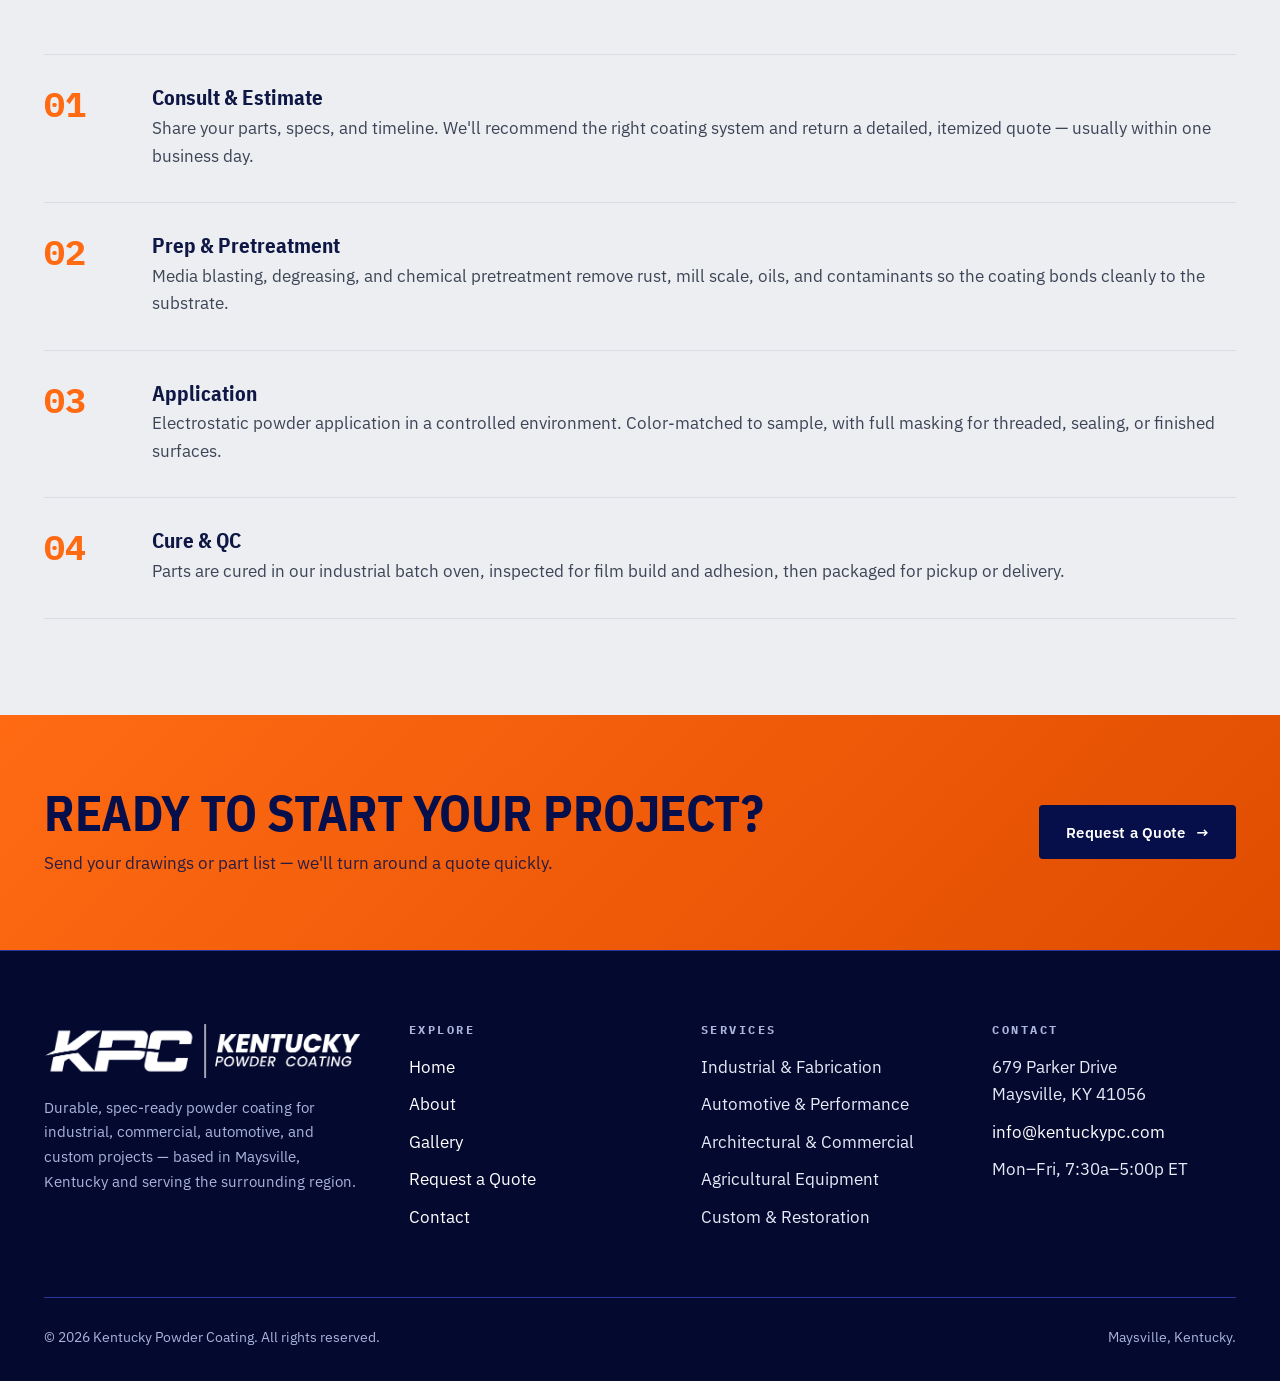
==== commit 54af2d05: "Rebuild home page around raw-steel-to-cured-finish concept - New art-directed hero: two-column grid " ====
--- a/index.html
+++ b/index.html
@@ -44,29 +44,34 @@
 
   <main>
     <section class="hero">
-      <div class="container hero-inner">
-        <span class="eyebrow">Heavy Industrial Powder Coating · Maysville, KY</span>
-        <h1>Finishes built to outlast the job.</h1>
-        <p class="lead">
-          Kentucky Powder Coating delivers durable, factory-grade powder coating for heavy
-          industrial components, fabricated and structural steel, automotive parts, and custom
-          projects — engineered for corrosion resistance and a finish that lasts. Based in
-          Maysville and serving the surrounding region.
-        </p>
-        <div class="capacity-badge">
-          <span class="big">40 FT</span>
-          <span class="lbl">We coat parts<br/>up to 40 feet long</span>
-        </div>
-        <div class="hero-ctas">
-          <a href="quote.html" class="btn btn-primary">Request a Quote <span class="arrow">→</span></a>
-          <a href="gallery.html" class="btn btn-outline">See Our Work</a>
-        </div>
-      </div>
-      <div class="hero-meta container">
-        <div class="stat"><strong>40 FT</strong><span>Max Part Length</span></div>
-        <div class="stat"><strong>Heavy Industrial</strong><span>Built For It</span></div>
-        <div class="stat"><strong>Free</strong><span>Project Estimates</span></div>
-        <div class="stat"><strong>Maysville, KY</strong><span>Local Shop</span></div>
+      <div class="container hero-grid">
+        <div class="hero-copy reveal">
+          <span class="eyebrow">Heavy Industrial Powder Coating · Maysville, KY</span>
+          <h1><span class="ghost">Raw steel in.</span><br/><span class="hot">Flawless finish out.</span></h1>
+          <p class="lead">
+            We strip it, coat it, and cure it hard — durable powder-coat finishes for heavy
+            industrial steel, fabrication, automotive, and custom work. Parts up to 40 feet long.
+          </p>
+          <div class="hero-ctas">
+            <a href="quote.html" class="btn btn-primary">Request a Quote <span class="arrow">→</span></a>
+            <a href="#finishes" class="btn btn-outline">See Finishes</a>
+          </div>
+        </div>
+        <div class="hero-plate reveal" role="img" aria-label="A bare steel plate being powder coated and cured to a glossy navy finish">
+          <div class="plate-raw" aria-hidden="true"></div>
+          <div class="plate-coat" aria-hidden="true"></div>
+          <div class="plate-cure" aria-hidden="true"></div>
+          <span class="plate-tag tl">01 · Bare Steel</span>
+          <span class="plate-tag br">02 · Coated + Cured</span>
+        </div>
+      </div>
+      <div class="titleblock">
+        <div class="container">
+          <div class="tb-cell"><span class="k">Location</span><span class="v">679 Parker Dr<br/>Maysville, KY</span></div>
+          <div class="tb-cell"><span class="k">Capacity</span><span class="v">Parts up to<br/>40 ft long</span></div>
+          <div class="tb-cell"><span class="k">Scope</span><span class="v">Industrial ·<br/>Auto · Custom</span></div>
+          <div class="tb-cell"><span class="k">Hours</span><span class="v">Mon–Fri<br/>7:30a–5:00p ET</span></div>
+        </div>
       </div>
     </section>
 
@@ -133,7 +138,7 @@
       </div>
     </section>
 
-    <section class="alt">
+    <section class="alt" id="finishes" style="scroll-margin-top:90px;">
       <div class="container">
         <div class="section-head reveal">
           <span class="eyebrow">Finishes &amp; Color</span>
--- a/assets/css/styles.css
+++ b/assets/css/styles.css
@@ -264,69 +264,135 @@
   .nav-cta { margin: 10px 0 0; }
 }
 
-/* ---------- Hero ---------- */
+/* ---------- Hero (rebuild): raw steel → cured finish ---------- */
 .hero {
   position: relative;
-  min-height: 88vh;
+  overflow: hidden;
+  min-height: clamp(640px, 94vh, 980px);
   display: flex;
   align-items: center;
-  overflow: hidden;
-  background: linear-gradient(135deg, #060f4a 0%, #0a1a6e 55%, #12237a 100%);
-}
-.hero::before {
-  content: "";
-  position: absolute;
-  inset: 0;
   background:
-    radial-gradient(circle at 80% 20%, rgba(255, 106, 19, 0.22), transparent 55%),
-    radial-gradient(circle at 10% 90%, rgba(36, 53, 152, 0.35), transparent 60%);
-  pointer-events: none;
-}
-.hero-inner {
+    radial-gradient(circle at 78% 18%, rgba(255,106,19,0.18), transparent 52%),
+    linear-gradient(150deg, #060d33 0%, #0a1470 60%, #0e1a86 100%);
+  border-bottom: 1px solid var(--color-border);
+}
+.hero-grid {
   position: relative;
   z-index: 2;
-  padding: 120px 0 100px;
-  max-width: 820px;
+  width: 100%;
+  display: grid;
+  grid-template-columns: 1.05fr 0.95fr;
+  gap: 56px;
+  align-items: center;
+  padding: 120px 0 132px;
+}
+@media (max-width: 940px) {
+  .hero-grid { grid-template-columns: 1fr; gap: 40px; padding: 104px 0 150px; }
 }
 .hero h1 {
-  background: linear-gradient(180deg, #ffffff 0%, #c9d2f2 100%);
-  -webkit-background-clip: text;
-  background-clip: text;
+  font-size: clamp(2.9rem, 6.6vw, 5.6rem);
+  margin-bottom: 0.5em;
+}
+.hero h1 .ghost {
   color: transparent;
-}
-.hero .lead { font-size: 1.25rem; margin-bottom: 2rem; }
+  -webkit-text-stroke: 1.5px rgba(255,255,255,0.5);
+  text-stroke: 1.5px rgba(255,255,255,0.5);
+}
+.hero h1 .hot { color: var(--color-yellow); }
+.hero .lead { font-size: 1.2rem; margin-bottom: 2rem; max-width: 46ch; }
 .hero-ctas { display: flex; gap: 14px; flex-wrap: wrap; }
-.hero-meta {
+
+/* The coated-plate signature */
+.hero-plate {
+  position: relative;
+  aspect-ratio: 5/6;
+  border-radius: 6px;
+  overflow: hidden;
+  border: 1px solid #3a3d42;
+  box-shadow: var(--shadow-lg);
+}
+@media (max-width: 940px) { .hero-plate { aspect-ratio: 16/10; } }
+.plate-raw, .plate-coat { position: absolute; inset: 0; }
+.plate-raw {
+  background-color: #2b2e33;
+  background-image:
+    radial-gradient(circle at 28% 22%, rgba(150,96,48,0.35), transparent 38%),
+    radial-gradient(circle at 72% 68%, rgba(120,74,40,0.32), transparent 42%),
+    radial-gradient(circle at 50% 90%, rgba(90,58,34,0.30), transparent 45%),
+    repeating-linear-gradient(90deg, rgba(255,255,255,0.05) 0 1px, transparent 1px 4px),
+    repeating-linear-gradient(90deg, rgba(0,0,0,0.28) 0 2px, transparent 2px 6px),
+    linear-gradient(180deg, #3c3f44, #232529);
+}
+.plate-coat {
+  background-image:
+    linear-gradient(125deg, rgba(255,255,255,0.30), rgba(255,255,255,0) 38%),
+    linear-gradient(160deg, #0a1470 0%, #2236b8 52%, #0a1470 100%);
+  clip-path: inset(0 0 0 0);
+  animation: coat 2.3s var(--ease) 0.35s both;
+}
+@keyframes coat { from { clip-path: inset(0 100% 0 0); } to { clip-path: inset(0 0 0 0); } }
+.plate-cure {
+  position: absolute; top: -4%; bottom: -4%; width: 70px; left: -70px;
+  background: linear-gradient(90deg, rgba(255,150,60,0) 0%, rgba(255,170,80,0.85) 60%, #fff 100%);
+  filter: blur(3px);
+  animation: cure 2.3s var(--ease) 0.35s both;
+}
+@keyframes cure { from { left: -70px; } to { left: 100%; } }
+.plate-tag {
   position: absolute;
-  bottom: 40px; left: 24px; right: 24px;
+  font-family: var(--font-mono);
+  font-size: 0.7rem;
+  letter-spacing: 0.12em;
+  text-transform: uppercase;
+  padding: 6px 10px;
+  border-radius: 3px;
+  background: rgba(4,9,40,0.62);
+  backdrop-filter: blur(3px);
+  color: #fff;
+  z-index: 3;
+}
+.plate-tag.tl { top: 14px; left: 14px; color: var(--color-steel-light); }
+.plate-tag.br { bottom: 14px; right: 14px; color: var(--color-yellow); }
+
+/* Title-block data rail (like a fab drawing) */
+.titleblock {
+  position: absolute;
+  left: 0; right: 0; bottom: 0;
   z-index: 2;
-  display: flex;
-  gap: 48px;
-  flex-wrap: wrap;
-  padding-top: 24px;
   border-top: 1px solid var(--color-border);
-  max-width: var(--max-w);
-  margin: 0 auto;
-}
-.hero-meta .stat strong {
+  background: rgba(4,9,40,0.55);
+  backdrop-filter: blur(6px);
+}
+.titleblock .container { display: grid; grid-template-columns: repeat(4, 1fr); padding: 0 24px; }
+.tb-cell { padding: 16px 0 16px 20px; border-left: 1px solid var(--color-border); }
+.tb-cell:first-child { border-left: 0; padding-left: 0; }
+.tb-cell .k {
   display: block;
-  font-family: var(--font-display);
-  font-size: 2rem;
-  font-weight: 700;
-  color: var(--color-text);
-  line-height: 1;
-}
-.hero-meta .stat span {
-  font-size: 0.82rem;
-  letter-spacing: 0.12em;
-  text-transform: uppercase;
-  color: var(--color-muted);
+  font-family: var(--font-mono);
+  font-size: 0.66rem;
+  letter-spacing: 0.16em;
+  text-transform: uppercase;
+  color: var(--color-accent);
+  margin-bottom: 5px;
+}
+.tb-cell .v { font-family: var(--font-mono); font-size: 0.86rem; color: #fff; line-height: 1.3; }
+@media (max-width: 720px) {
+  .titleblock .container { grid-template-columns: 1fr 1fr; gap: 0; }
+  .tb-cell:nth-child(3) { border-left: 0; padding-left: 0; }
+  .tb-cell { padding: 12px 0 12px 16px; border-top: 1px solid var(--color-border); }
+  .tb-cell:nth-child(-n+2) { border-top: 0; }
+}
+@media (prefers-reduced-motion: reduce) {
+  .plate-coat { animation: none; clip-path: inset(0 0 0 0); }
+  .plate-cure { display: none; }
 }
 
 /* ---------- Page hero (smaller) ---------- */
 .page-hero {
-  padding: 120px 0 70px;
-  background: linear-gradient(135deg, #060f4a 0%, #0a1a6e 100%);
+  padding: 128px 0 80px;
+  background:
+    radial-gradient(circle at 88% 12%, rgba(255,106,19,0.16), transparent 52%),
+    linear-gradient(150deg, #060d33 0%, #0a1470 100%);
   border-bottom: 1px solid var(--color-border);
   position: relative;
   overflow: hidden;
@@ -335,7 +401,13 @@
   content: "";
   position: absolute;
   inset: 0;
-  background: radial-gradient(circle at 90% 10%, rgba(255, 106, 19, 0.18), transparent 55%);
+  /* faint blueprint grid */
+  background-image:
+    linear-gradient(rgba(255,255,255,0.04) 1px, transparent 1px),
+    linear-gradient(90deg, rgba(255,255,255,0.04) 1px, transparent 1px);
+  background-size: 44px 44px;
+  mask-image: linear-gradient(180deg, rgba(0,0,0,0.6), transparent 80%);
+  -webkit-mask-image: linear-gradient(180deg, rgba(0,0,0,0.6), transparent 80%);
   pointer-events: none;
 }
 .page-hero .container { position: relative; z-index: 2; }
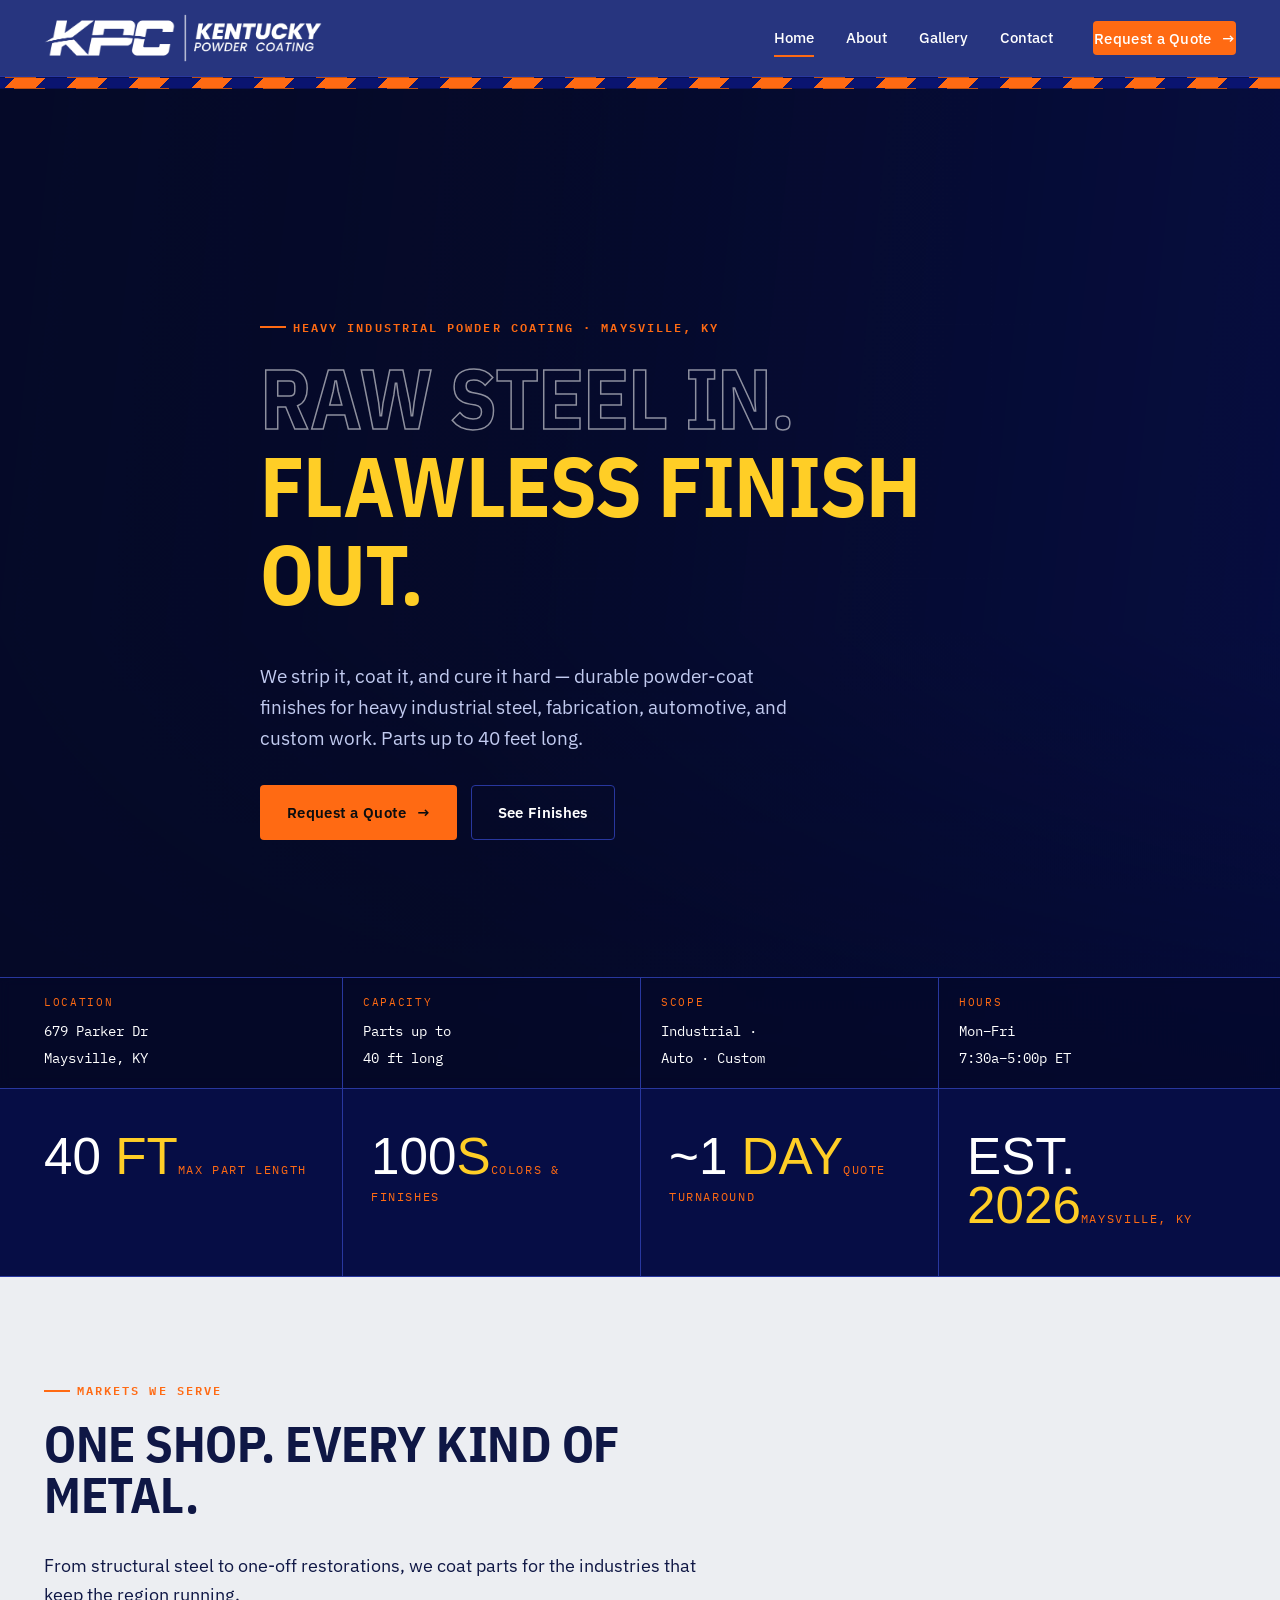
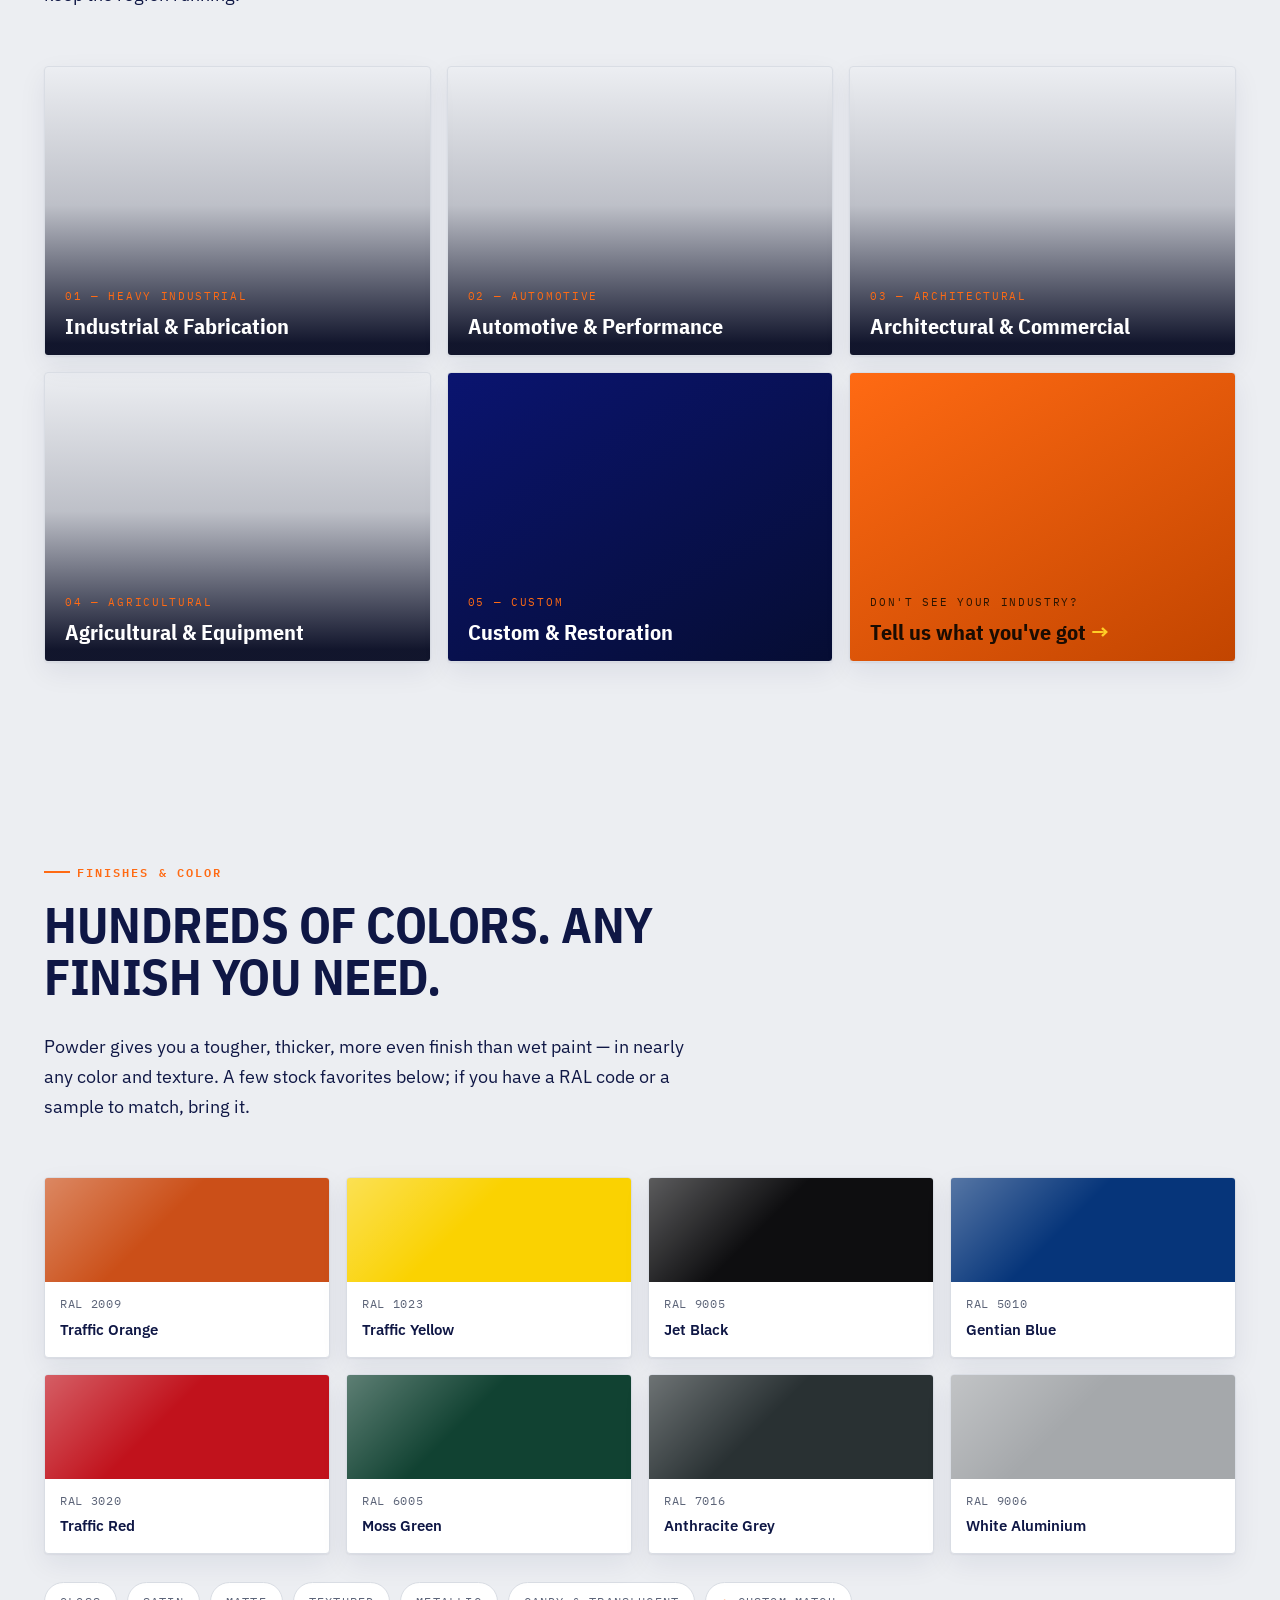
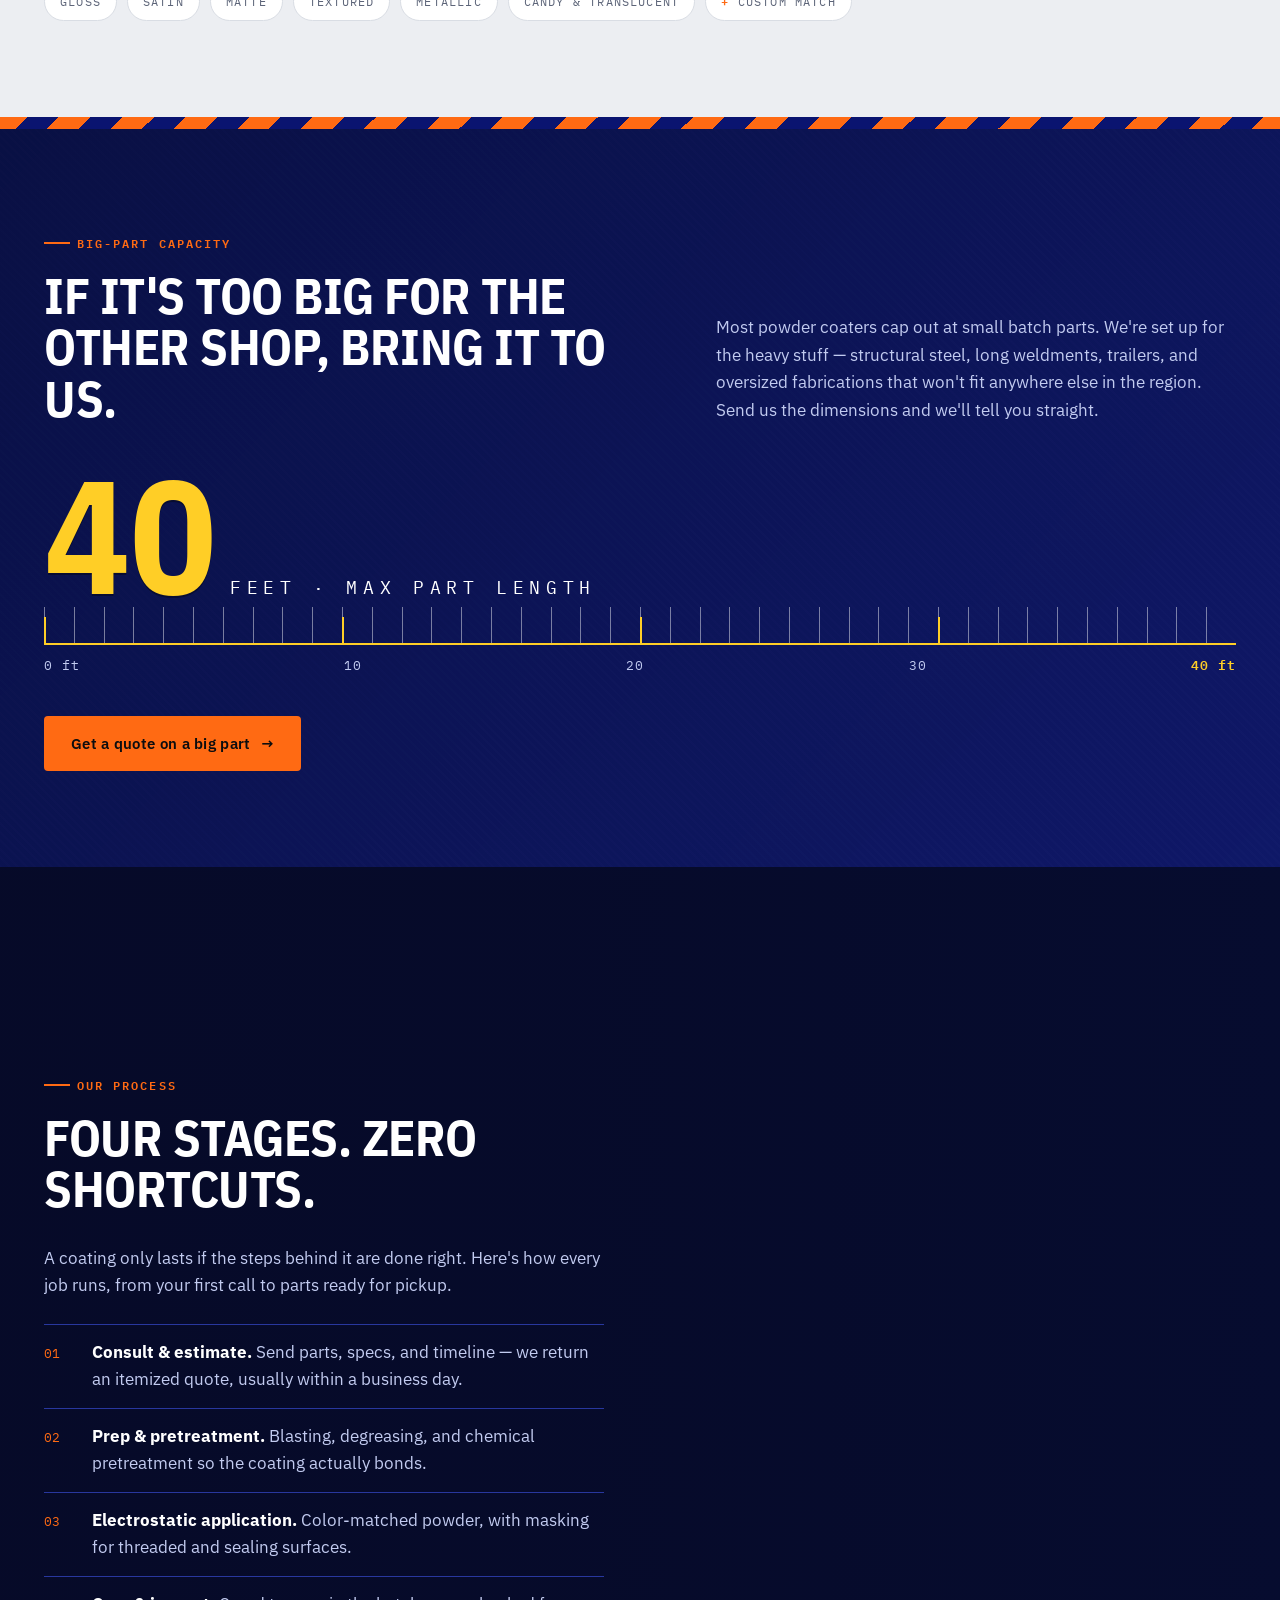
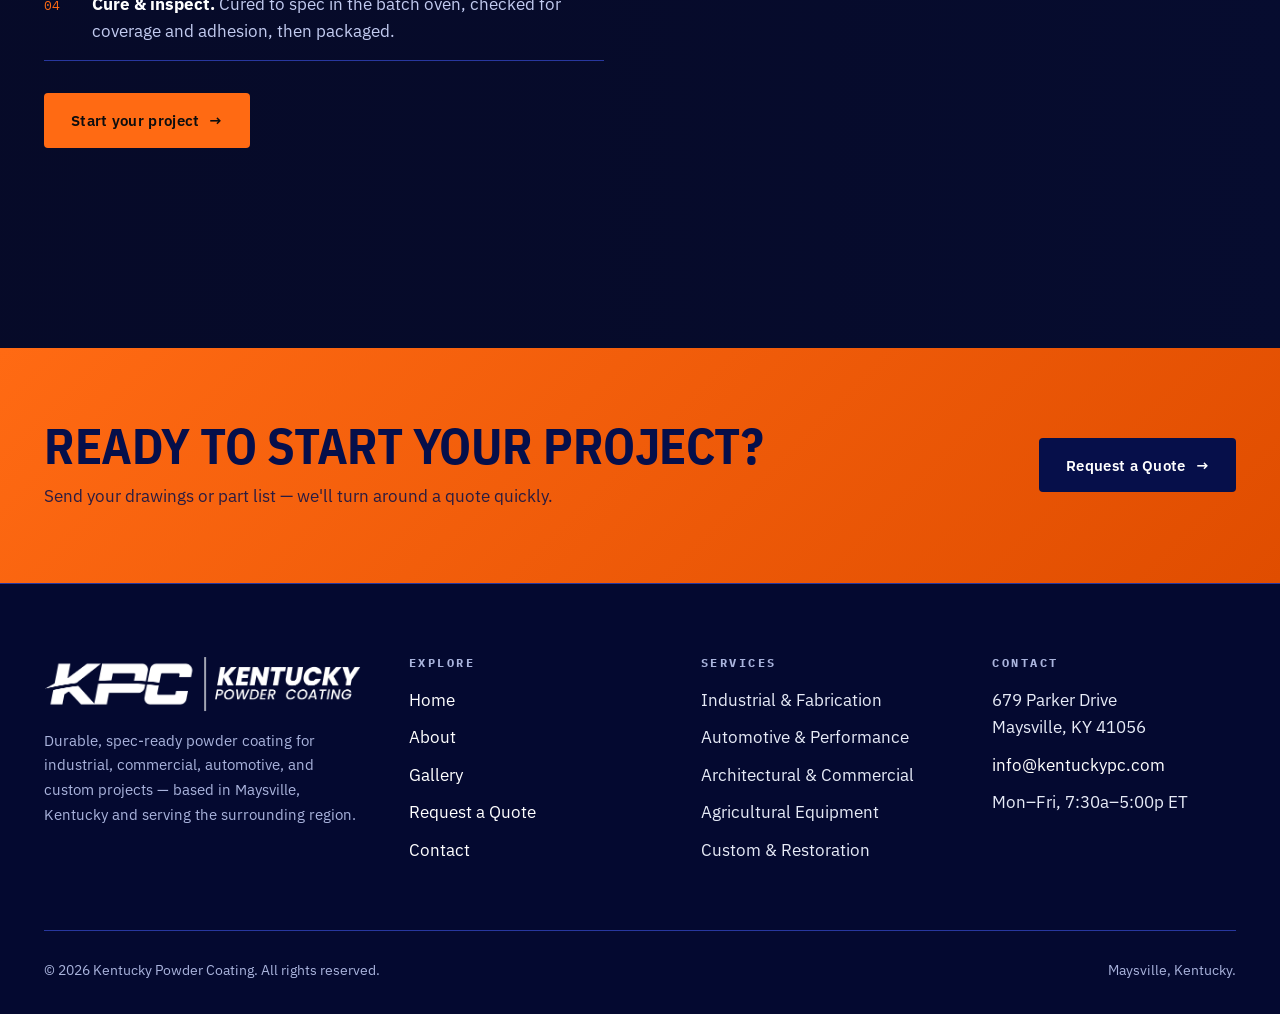
==== commit 8c9043b9: "Rebuild home page Enerfab-style: photo-led, full-bleed - Full-bleed photographic hero with dark over" ====
--- a/index.html
+++ b/index.html
@@ -44,25 +44,17 @@
 
   <main>
     <section class="hero">
-      <div class="container hero-grid">
-        <div class="hero-copy reveal">
-          <span class="eyebrow">Heavy Industrial Powder Coating · Maysville, KY</span>
-          <h1><span class="ghost">Raw steel in.</span><br/><span class="hot">Flawless finish out.</span></h1>
-          <p class="lead">
-            We strip it, coat it, and cure it hard — durable powder-coat finishes for heavy
-            industrial steel, fabrication, automotive, and custom work. Parts up to 40 feet long.
-          </p>
-          <div class="hero-ctas">
-            <a href="quote.html" class="btn btn-primary">Request a Quote <span class="arrow">→</span></a>
-            <a href="#finishes" class="btn btn-outline">See Finishes</a>
-          </div>
-        </div>
-        <div class="hero-plate reveal" role="img" aria-label="A bare steel plate being powder coated and cured to a glossy navy finish">
-          <div class="plate-raw" aria-hidden="true"></div>
-          <div class="plate-coat" aria-hidden="true"></div>
-          <div class="plate-cure" aria-hidden="true"></div>
-          <span class="plate-tag tl">01 · Bare Steel</span>
-          <span class="plate-tag br">02 · Coated + Cured</span>
+      <div class="hero-bg" aria-hidden="true" style="background-image:url('https://d8j0ntlcm91z4.cloudfront.net/user_3F8iBSEBf6djsYHfhGDqdIh8bt4/hf_20260616_200846_9010126b-bafd-44a5-8e7e-e1650ae673ec.png')"></div>
+      <div class="container hero-inner">
+        <span class="eyebrow">Heavy Industrial Powder Coating · Maysville, KY</span>
+        <h1><span class="ghost">Raw steel in.</span><br/><span class="hot">Flawless finish out.</span></h1>
+        <p class="lead">
+          We strip it, coat it, and cure it hard — durable powder-coat finishes for heavy
+          industrial steel, fabrication, automotive, and custom work. Parts up to 40 feet long.
+        </p>
+        <div class="hero-ctas">
+          <a href="quote.html" class="btn btn-primary">Request a Quote <span class="arrow">→</span></a>
+          <a href="#finishes" class="btn btn-outline">See Finishes</a>
         </div>
       </div>
       <div class="titleblock">
@@ -75,66 +67,47 @@
       </div>
     </section>
 
+    <section class="stats-band" style="padding:0;">
+      <div class="container">
+        <div class="stat-cell"><span class="num">40 <span class="u">FT</span></span><span class="lab">Max part length</span></div>
+        <div class="stat-cell"><span class="num">100<span class="u">s</span></span><span class="lab">Colors &amp; finishes</span></div>
+        <div class="stat-cell"><span class="num">~1 <span class="u">Day</span></span><span class="lab">Quote turnaround</span></div>
+        <div class="stat-cell"><span class="num">EST. <span class="u">2026</span></span><span class="lab">Maysville, KY</span></div>
+      </div>
+    </section>
+
     <section class="alt">
       <div class="container">
         <div class="section-head reveal">
-          <span class="eyebrow">What We Do</span>
-          <h2>Built for heavy industrial work.</h2>
-          <p class="lead">From 40-foot structural steel down to one-off restorations, our
-            pretreatment, application, and cure process is tuned for consistency at any size or
-            volume.</p>
-        </div>
-        <div class="grid grid-3">
-          <div class="card accent-orange reveal">
-            <div class="icon">◼</div>
-            <h3>Heavy Industrial & Fabrication</h3>
-            <p>Structural steel, weldments, tanks, skids, racks, trailers, and production runs — coated to spec and delivered on schedule. We handle large, heavy parts up to <strong>40 feet long</strong>.</p>
-          </div>
-          <div class="card accent-steel reveal">
-            <div class="icon">◆</div>
-            <h3>Automotive & Performance</h3>
-            <p>Frames, wheels, suspension, bumpers, engine components, and restoration parts — durable, high-performance finishes.</p>
-          </div>
-          <div class="card accent-yellow reveal">
-            <div class="icon">●</div>
-            <h3>Architectural & Commercial</h3>
-            <p>Railings, gates, façade components, and site furnishings in super-durable finishes built for long-term UV and weather performance.</p>
-          </div>
-          <div class="card accent-orange reveal">
-            <div class="icon">▲</div>
-            <h3>Agricultural & Equipment</h3>
-            <p>Implements, attachments, and heavy equipment refinishing with chemical- and abrasion-resistant coatings built for the field.</p>
-          </div>
-          <div class="card accent-steel reveal">
-            <div class="icon">◈</div>
-            <h3>Custom & Restoration</h3>
-            <p>Motorcycles, patio furniture, trailers, and one-off custom projects — with a huge range of colors, textures, and finishes to choose from.</p>
-          </div>
-          <div class="card accent-yellow reveal">
-            <div class="icon">✦</div>
-            <h3>Surface Preparation</h3>
-            <p>In-house media blasting, chemical pretreatment, and degreasing — the foundation of any coating that actually lasts.</p>
-          </div>
-        </div>
-      </div>
-    </section>
-
-    <section>
-      <div class="container split">
-        <div class="reveal">
-          <span class="eyebrow">Why Kentucky Powder Coating</span>
-          <h2>Built on craft. Run like an operation.</h2>
-          <p>We combine the detail-driven quality of a custom shop with the process discipline
-            of a production line. Every part is prepped properly, every finish is inspected, and
-            we stand behind the work we send out the door.</p>
-          <ul style="list-style:none;padding:0;margin:24px 0 0;">
-            <li style="padding:10px 0;border-bottom:1px solid var(--line);"><strong style="color:var(--color-accent);">→</strong> Capacity for large, heavy parts up to 40 feet long</li>
-            <li style="padding:10px 0;border-bottom:1px solid var(--line);"><strong style="color:var(--color-accent);">→</strong> In-house surface prep &amp; pretreatment</li>
-            <li style="padding:10px 0;border-bottom:1px solid var(--line);"><strong style="color:var(--color-accent);">→</strong> Careful inspection on every job</li>
-            <li style="padding:10px 0;"><strong style="color:var(--color-accent);">→</strong> Transparent pricing, honest lead times</li>
-          </ul>
-        </div>
-        <div class="image reveal" aria-hidden="true"></div>
+          <span class="eyebrow">Markets We Serve</span>
+          <h2>One shop. Every kind of metal.</h2>
+          <p class="lead">From structural steel to one-off restorations, we coat parts for the
+            industries that keep the region running.</p>
+        </div>
+        <div class="markets">
+          <a class="market reveal" href="quote.html">
+            <div class="bg" style="background-image:url('https://d8j0ntlcm91z4.cloudfront.net/user_3F8iBSEBf6djsYHfhGDqdIh8bt4/hf_20260616_200916_625a69d8-7106-4a85-b774-9868859480ed.png')"></div>
+            <div class="label"><span class="cat">01 — Heavy Industrial</span><h3>Industrial &amp; Fabrication</h3><p>Structural steel, weldments, skids, racks, and trailers — up to 40 ft.</p></div>
+          </a>
+          <a class="market reveal" href="quote.html">
+            <div class="bg" style="background-image:url('https://d8j0ntlcm91z4.cloudfront.net/user_3F8iBSEBf6djsYHfhGDqdIh8bt4/hf_20260616_201051_7290ff67-7e63-4e6c-8aa4-7cd58f104a1c.png')"></div>
+            <div class="label"><span class="cat">02 — Automotive</span><h3>Automotive &amp; Performance</h3><p>Frames, wheels, suspension, bumpers, and restoration parts.</p></div>
+          </a>
+          <a class="market reveal" href="quote.html">
+            <div class="bg" style="background-image:url('https://d8j0ntlcm91z4.cloudfront.net/user_3F8iBSEBf6djsYHfhGDqdIh8bt4/hf_20260616_201118_8e51a9a8-a280-47d7-8ee9-cdbc79b340e2.png')"></div>
+            <div class="label"><span class="cat">03 — Architectural</span><h3>Architectural &amp; Commercial</h3><p>Railings, gates, façade components, and site furnishings.</p></div>
+          </a>
+          <a class="market reveal" href="quote.html">
+            <div class="bg" style="background-image:url('https://d8j0ntlcm91z4.cloudfront.net/user_3F8iBSEBf6djsYHfhGDqdIh8bt4/hf_20260616_201144_b6227ef4-64d4-47a2-b7eb-8662843107bd.png')"></div>
+            <div class="label"><span class="cat">04 — Agricultural</span><h3>Agricultural &amp; Equipment</h3><p>Implements, attachments, and heavy equipment refinishing.</p></div>
+          </a>
+          <a class="market solid reveal" href="quote.html">
+            <div class="label"><span class="cat">05 — Custom</span><h3>Custom &amp; Restoration</h3><p>Motorcycles, furniture, firearms, one-off projects — any color or texture.</p></div>
+          </a>
+          <a class="market solid accent reveal" href="quote.html">
+            <div class="label"><span class="cat">Don't see your industry?</span><h3>Tell us what you've got <span class="arrow">→</span></h3><p>If it's metal and it fits, we can probably coat it.</p></div>
+          </a>
+        </div>
       </div>
     </section>
 
@@ -194,41 +167,21 @@
       </div>
     </section>
 
-    <section class="alt">
-      <div class="container">
-        <div class="section-head reveal">
+    <section class="feature">
+      <div class="feature-bg" aria-hidden="true" style="background-image:url('https://d8j0ntlcm91z4.cloudfront.net/user_3F8iBSEBf6djsYHfhGDqdIh8bt4/hf_20260616_201203_d98044de-8299-46ae-aa83-f019fad2ed9a.png')"></div>
+      <div class="container">
+        <div class="feature-card reveal">
           <span class="eyebrow">Our Process</span>
           <h2>Four stages. Zero shortcuts.</h2>
-        </div>
-        <div class="steps">
-          <div class="step reveal">
-            <div class="num">01</div>
-            <div>
-              <h3>Consult & Estimate</h3>
-              <p>Share your parts, specs, and timeline. We'll recommend the right coating system and return a detailed, itemized quote — usually within one business day.</p>
-            </div>
-          </div>
-          <div class="step reveal">
-            <div class="num">02</div>
-            <div>
-              <h3>Prep & Pretreatment</h3>
-              <p>Media blasting, degreasing, and chemical pretreatment remove rust, mill scale, oils, and contaminants so the coating bonds cleanly to the substrate.</p>
-            </div>
-          </div>
-          <div class="step reveal">
-            <div class="num">03</div>
-            <div>
-              <h3>Application</h3>
-              <p>Electrostatic powder application in a controlled environment. Color-matched to sample, with full masking for threaded, sealing, or finished surfaces.</p>
-            </div>
-          </div>
-          <div class="step reveal">
-            <div class="num">04</div>
-            <div>
-              <h3>Cure & QC</h3>
-              <p>Parts are cured in our industrial batch oven, inspected for film build and adhesion, then packaged for pickup or delivery.</p>
-            </div>
-          </div>
+          <p>A coating only lasts if the steps behind it are done right. Here's how every job runs,
+            from your first call to parts ready for pickup.</p>
+          <ul class="feature-list">
+            <li><span class="n">01</span><span><b>Consult &amp; estimate.</b> <span class="d">Send parts, specs, and timeline — we return an itemized quote, usually within a business day.</span></span></li>
+            <li><span class="n">02</span><span><b>Prep &amp; pretreatment.</b> <span class="d">Blasting, degreasing, and chemical pretreatment so the coating actually bonds.</span></span></li>
+            <li><span class="n">03</span><span><b>Electrostatic application.</b> <span class="d">Color-matched powder, with masking for threaded and sealing surfaces.</span></span></li>
+            <li><span class="n">04</span><span><b>Cure &amp; inspect.</b> <span class="d">Cured to spec in the batch oven, checked for coverage and adhesion, then packaged.</span></span></li>
+          </ul>
+          <a href="quote.html" class="btn btn-primary">Start your project <span class="arrow">→</span></a>
         </div>
       </div>
     </section>
--- a/assets/css/styles.css
+++ b/assets/css/styles.css
@@ -264,95 +264,133 @@
   .nav-cta { margin: 10px 0 0; }
 }
 
-/* ---------- Hero (rebuild): raw steel → cured finish ---------- */
+/* ---------- Hero (photo-led, full-bleed) ---------- */
 .hero {
   position: relative;
   overflow: hidden;
-  min-height: clamp(640px, 94vh, 980px);
+  min-height: clamp(620px, 90vh, 920px);
   display: flex;
   align-items: center;
+  background: #060d33;
+  border-bottom: 1px solid var(--color-border);
+}
+.hero-bg {
+  position: absolute; inset: 0; z-index: 0;
+  background-size: cover; background-position: center;
+  transform: scale(1.04);
+  animation: heroZoom 14s ease-out both;
+}
+@keyframes heroZoom { from { transform: scale(1.12); } to { transform: scale(1.04); } }
+.hero-bg::after {
+  content: ""; position: absolute; inset: 0;
   background:
-    radial-gradient(circle at 78% 18%, rgba(255,106,19,0.18), transparent 52%),
-    linear-gradient(150deg, #060d33 0%, #0a1470 60%, #0e1a86 100%);
-  border-bottom: 1px solid var(--color-border);
-}
-.hero-grid {
+    linear-gradient(96deg, rgba(6,10,40,0.95) 0%, rgba(6,10,40,0.80) 40%, rgba(8,16,92,0.34) 100%),
+    linear-gradient(0deg, rgba(4,8,32,0.92) 0%, transparent 46%);
+}
+.hero-inner {
   position: relative;
   z-index: 2;
-  width: 100%;
-  display: grid;
-  grid-template-columns: 1.05fr 0.95fr;
-  gap: 56px;
-  align-items: center;
-  padding: 120px 0 132px;
-}
-@media (max-width: 940px) {
-  .hero-grid { grid-template-columns: 1fr; gap: 40px; padding: 104px 0 150px; }
+  max-width: 760px;
+  padding: 124px 0 152px;
 }
 .hero h1 {
   font-size: clamp(2.9rem, 6.6vw, 5.6rem);
   margin-bottom: 0.5em;
+  color: #fff;
 }
 .hero h1 .ghost {
   color: transparent;
-  -webkit-text-stroke: 1.5px rgba(255,255,255,0.5);
-  text-stroke: 1.5px rgba(255,255,255,0.5);
+  -webkit-text-stroke: 1.5px rgba(255,255,255,0.55);
 }
 .hero h1 .hot { color: var(--color-yellow); }
-.hero .lead { font-size: 1.2rem; margin-bottom: 2rem; max-width: 46ch; }
+.hero .lead { font-size: 1.2rem; margin-bottom: 2rem; max-width: 48ch; }
 .hero-ctas { display: flex; gap: 14px; flex-wrap: wrap; }
 
-/* The coated-plate signature */
-.hero-plate {
-  position: relative;
-  aspect-ratio: 5/6;
-  border-radius: 6px;
+/* ---------- Stats band (dark, Enerfab-style) ---------- */
+.stats-band { background: var(--color-bg-deep); border-bottom: 1px solid var(--color-border); }
+.stats-band .container { display: grid; grid-template-columns: repeat(4, 1fr); }
+.stat-cell { padding: 44px 28px; border-left: 1px solid var(--color-border); }
+.stat-cell:first-child { padding-left: 0; border-left: 0; }
+.stat-cell .num {
+  font-family: var(--font-display); text-transform: uppercase;
+  font-size: clamp(2.2rem, 4vw, 3.2rem); line-height: 0.95; color: #fff;
+}
+.stat-cell .num .u { color: var(--color-yellow); }
+.stat-cell .lab {
+  font-family: var(--font-mono); font-size: 0.72rem; letter-spacing: 0.14em;
+  text-transform: uppercase; color: var(--color-accent); margin-top: 12px;
+}
+@media (max-width: 720px) {
+  .stats-band .container { grid-template-columns: 1fr 1fr; }
+  .stat-cell { padding: 30px 20px; border-top: 1px solid var(--color-border); }
+  .stat-cell:nth-child(odd) { padding-left: 0; border-left: 0; }
+  .stat-cell:nth-child(-n+2) { border-top: 0; }
+}
+
+/* ---------- Markets we serve (photo cards) ---------- */
+.markets { display: grid; grid-template-columns: repeat(3, 1fr); gap: 16px; }
+@media (max-width: 900px) { .markets { grid-template-columns: repeat(2, 1fr); } }
+@media (max-width: 560px) { .markets { grid-template-columns: 1fr; } }
+.market {
+  position: relative; display: block;
+  aspect-ratio: 4 / 3;
+  border-radius: var(--radius);
   overflow: hidden;
-  border: 1px solid #3a3d42;
-  box-shadow: var(--shadow-lg);
-}
-@media (max-width: 940px) { .hero-plate { aspect-ratio: 16/10; } }
-.plate-raw, .plate-coat { position: absolute; inset: 0; }
-.plate-raw {
-  background-color: #2b2e33;
-  background-image:
-    radial-gradient(circle at 28% 22%, rgba(150,96,48,0.35), transparent 38%),
-    radial-gradient(circle at 72% 68%, rgba(120,74,40,0.32), transparent 42%),
-    radial-gradient(circle at 50% 90%, rgba(90,58,34,0.30), transparent 45%),
-    repeating-linear-gradient(90deg, rgba(255,255,255,0.05) 0 1px, transparent 1px 4px),
-    repeating-linear-gradient(90deg, rgba(0,0,0,0.28) 0 2px, transparent 2px 6px),
-    linear-gradient(180deg, #3c3f44, #232529);
-}
-.plate-coat {
-  background-image:
-    linear-gradient(125deg, rgba(255,255,255,0.30), rgba(255,255,255,0) 38%),
-    linear-gradient(160deg, #0a1470 0%, #2236b8 52%, #0a1470 100%);
-  clip-path: inset(0 0 0 0);
-  animation: coat 2.3s var(--ease) 0.35s both;
-}
-@keyframes coat { from { clip-path: inset(0 100% 0 0); } to { clip-path: inset(0 0 0 0); } }
-.plate-cure {
-  position: absolute; top: -4%; bottom: -4%; width: 70px; left: -70px;
-  background: linear-gradient(90deg, rgba(255,150,60,0) 0%, rgba(255,170,80,0.85) 60%, #fff 100%);
-  filter: blur(3px);
-  animation: cure 2.3s var(--ease) 0.35s both;
-}
-@keyframes cure { from { left: -70px; } to { left: 100%; } }
-.plate-tag {
-  position: absolute;
-  font-family: var(--font-mono);
-  font-size: 0.7rem;
-  letter-spacing: 0.12em;
-  text-transform: uppercase;
-  padding: 6px 10px;
-  border-radius: 3px;
-  background: rgba(4,9,40,0.62);
-  backdrop-filter: blur(3px);
+  border: 1px solid var(--line);
+  box-shadow: var(--shadow-card);
   color: #fff;
-  z-index: 3;
-}
-.plate-tag.tl { top: 14px; left: 14px; color: var(--color-steel-light); }
-.plate-tag.br { bottom: 14px; right: 14px; color: var(--color-yellow); }
+}
+.market .bg {
+  position: absolute; inset: 0;
+  background-size: cover; background-position: center;
+  transition: transform 0.6s var(--ease);
+}
+.market:hover .bg { transform: scale(1.07); }
+.market::after {
+  content: ""; position: absolute; inset: 0;
+  background: linear-gradient(0deg, rgba(4,8,32,0.94) 4%, rgba(4,8,32,0.20) 52%, rgba(4,8,32,0) 100%);
+}
+.market .label { position: absolute; left: 20px; right: 20px; bottom: 18px; z-index: 2; }
+.market .label .cat {
+  font-family: var(--font-mono); font-size: 0.66rem; letter-spacing: 0.16em;
+  text-transform: uppercase; color: var(--color-accent);
+}
+.market .label h3 { color: #fff; margin: 6px 0 0; font-size: 1.35rem; }
+.market .label p {
+  color: var(--muted-on-dark); font-size: 0.88rem; margin: 0;
+  max-height: 0; opacity: 0; overflow: hidden;
+  transition: max-height 0.4s var(--ease), opacity 0.4s var(--ease), margin 0.4s var(--ease);
+}
+.market:hover .label p, .market:focus-visible .label p { max-height: 80px; opacity: 1; margin-top: 8px; }
+.market .label .arrow { color: var(--color-yellow); }
+/* solid (non-photo) tiles in the markets grid */
+.market.solid { background: linear-gradient(150deg, #0a1470, #060d33); display: flex; align-items: flex-end; }
+.market.solid::after { display: none; }
+.market.solid.accent { background: linear-gradient(150deg, var(--color-accent), #c24500); }
+.market.solid.accent .label .cat { color: #2a1402; }
+.market.solid.accent .label h3, .market.solid.accent .label p { color: #1a0c02; }
+
+/* ---------- Full-width photo feature band ---------- */
+.feature { position: relative; overflow: hidden; background: #060d33; }
+.feature-bg { position: absolute; inset: 0; background-size: cover; background-position: center; }
+.feature-bg::after {
+  content: ""; position: absolute; inset: 0;
+  background: linear-gradient(90deg, rgba(6,10,40,0.95) 0%, rgba(6,10,40,0.78) 46%, rgba(6,10,40,0.36) 100%);
+}
+.feature .container { position: relative; z-index: 2; }
+.feature-card { max-width: 560px; padding: 104px 0; }
+.feature-card h2 { color: #fff; }
+.feature-card p { color: var(--muted-on-dark); }
+.feature-list { list-style: none; padding: 0; margin: 24px 0 32px; }
+.feature-list li {
+  padding: 14px 0; border-top: 1px solid var(--color-border);
+  display: grid; grid-template-columns: 34px 1fr; gap: 14px; align-items: baseline;
+  color: #fff;
+}
+.feature-list li:last-child { border-bottom: 1px solid var(--color-border); }
+.feature-list .n { font-family: var(--font-mono); color: var(--color-accent); font-size: 0.8rem; }
+.feature-list b { color: #fff; }
+.feature-list span.d { color: var(--muted-on-dark); font-weight: 400; }
 
 /* Title-block data rail (like a fab drawing) */
 .titleblock {
@@ -383,8 +421,7 @@
   .tb-cell:nth-child(-n+2) { border-top: 0; }
 }
 @media (prefers-reduced-motion: reduce) {
-  .plate-coat { animation: none; clip-path: inset(0 0 0 0); }
-  .plate-cure { display: none; }
+  .hero-bg { animation: none; transform: none; }
 }
 
 /* ---------- Page hero (smaller) ---------- */
@@ -723,6 +760,112 @@
 .bg-8 { background: linear-gradient(135deg, #0a1a6e, #1b2c8f); }
 .bg-9 { background: linear-gradient(135deg, #040930, #0a1a6e); }
 
+/* ---------- Spec row (fab-drawing data band, light bg) ---------- */
+.spec-row {
+  display: grid;
+  grid-template-columns: repeat(4, 1fr);
+  border: 1px solid var(--line);
+  border-radius: var(--radius);
+  overflow: hidden;
+  background: #fff;
+  box-shadow: var(--shadow-card);
+}
+.spec-row .cell { padding: 26px 24px; border-left: 1px solid var(--line); }
+.spec-row .cell:first-child { border-left: 0; }
+.spec-row .k {
+  display: block;
+  font-family: var(--font-mono);
+  font-size: 0.66rem; letter-spacing: 0.16em; text-transform: uppercase;
+  color: var(--color-accent); margin-bottom: 10px;
+}
+.spec-row .v {
+  font-family: var(--font-display); text-transform: uppercase;
+  font-size: 1.7rem; line-height: 1; color: var(--ink);
+}
+.spec-row .v small {
+  display: block; margin-top: 8px;
+  font-family: var(--font-body); text-transform: none; letter-spacing: 0;
+  font-size: 0.82rem; color: var(--ink-soft);
+}
+@media (max-width: 760px) {
+  .spec-row { grid-template-columns: 1fr 1fr; }
+  .spec-row .cell:nth-child(3) { border-left: 0; }
+  .spec-row .cell:nth-child(n+3) { border-top: 1px solid var(--line); }
+}
+@media (max-width: 440px) {
+  .spec-row { grid-template-columns: 1fr; }
+  .spec-row .cell { border-left: 0; border-top: 1px solid var(--line); }
+  .spec-row .cell:first-child { border-top: 0; }
+}
+
+/* ---------- Before / after finish reveal ---------- */
+.ba-grid {
+  display: grid;
+  grid-template-columns: repeat(3, 1fr);
+  gap: 16px;
+}
+@media (max-width: 900px) { .ba-grid { grid-template-columns: repeat(2, 1fr); } }
+@media (max-width: 560px) { .ba-grid { grid-template-columns: 1fr; } }
+.ba {
+  --pos: 50%;
+  position: relative;
+  aspect-ratio: 4 / 3;
+  border-radius: var(--radius);
+  overflow: hidden;
+  border: 1px solid var(--line);
+  box-shadow: var(--shadow-card);
+  background: #24262b;
+  touch-action: none;
+}
+.ba-layer { position: absolute; inset: 0; background-size: cover; background-position: center; }
+/* AFTER = coated color (set inline per tile), with a cured-gloss sheen */
+.ba-after::after {
+  content: "";
+  position: absolute; inset: 0;
+  background: linear-gradient(125deg, rgba(255,255,255,0.26), rgba(255,255,255,0) 42%);
+}
+/* BEFORE = raw, mottled steel; clipped to the left of the divider */
+.ba-before {
+  clip-path: inset(0 calc(100% - var(--pos)) 0 0);
+  background-color: #2b2e33;
+  background-image:
+    radial-gradient(circle at 26% 24%, rgba(150,96,48,0.40), transparent 38%),
+    radial-gradient(circle at 74% 70%, rgba(120,74,40,0.36), transparent 42%),
+    repeating-linear-gradient(90deg, rgba(255,255,255,0.05) 0 1px, transparent 1px 4px),
+    repeating-linear-gradient(90deg, rgba(0,0,0,0.30) 0 2px, transparent 2px 6px),
+    linear-gradient(180deg, #3c3f44, #232529);
+}
+.ba-divider { position: absolute; top: 0; bottom: 0; left: var(--pos); width: 2px; background: #fff; transform: translateX(-1px); box-shadow: 0 0 0 1px rgba(0,0,0,0.3); pointer-events: none; }
+.ba-handle {
+  position: absolute; top: 50%; left: var(--pos);
+  width: 40px; height: 40px;
+  transform: translate(-50%, -50%);
+  border-radius: 50%;
+  background: var(--color-accent);
+  color: #0c0d0f;
+  display: grid; place-items: center;
+  font-family: var(--font-mono); font-size: 1rem; font-weight: 700;
+  box-shadow: var(--shadow-lg);
+  pointer-events: none;
+}
+.ba-range { position: absolute; inset: 0; width: 100%; height: 100%; margin: 0; opacity: 0; cursor: ew-resize; }
+.ba-range:focus-visible + .ba-handle { outline: 3px solid #fff; outline-offset: 2px; }
+.ba-tag {
+  position: absolute; top: 12px; z-index: 2;
+  font-family: var(--font-mono); font-size: 0.64rem; letter-spacing: 0.12em; text-transform: uppercase;
+  padding: 5px 9px; border-radius: 3px;
+  background: rgba(4,9,40,0.6); color: #fff; backdrop-filter: blur(3px);
+}
+.ba-tag.b { left: 12px; }
+.ba-tag.a { right: 12px; color: var(--color-yellow); }
+.ba-meta {
+  position: absolute; left: 12px; right: 12px; bottom: 12px; z-index: 2;
+  display: flex; justify-content: space-between; align-items: flex-end; gap: 10px;
+  font-family: var(--font-mono); font-size: 0.72rem; color: #fff;
+  text-shadow: 0 1px 3px rgba(0,0,0,0.7);
+}
+.ba-meta .cat { color: var(--color-accent); letter-spacing: 0.1em; text-transform: uppercase; }
+
 /* ---------- Contact blocks ---------- */
 .contact-grid {
   display: grid;
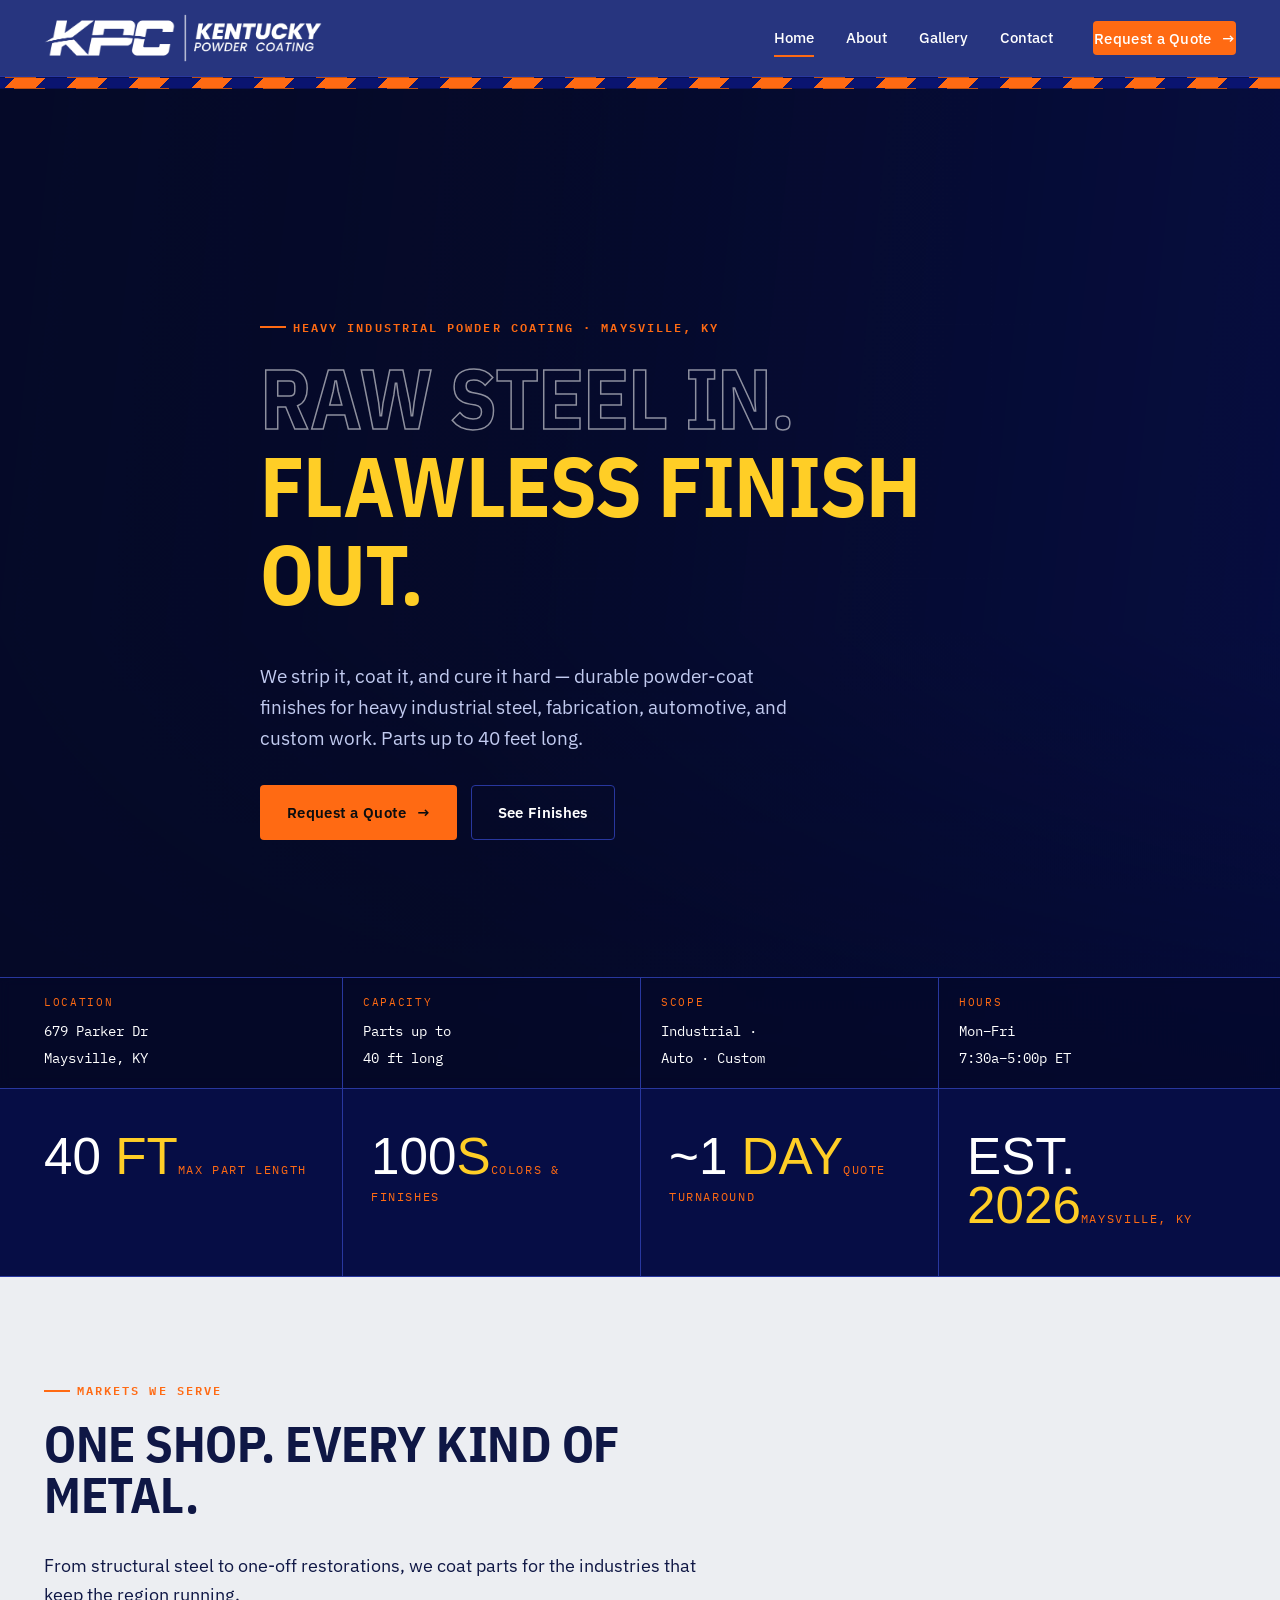
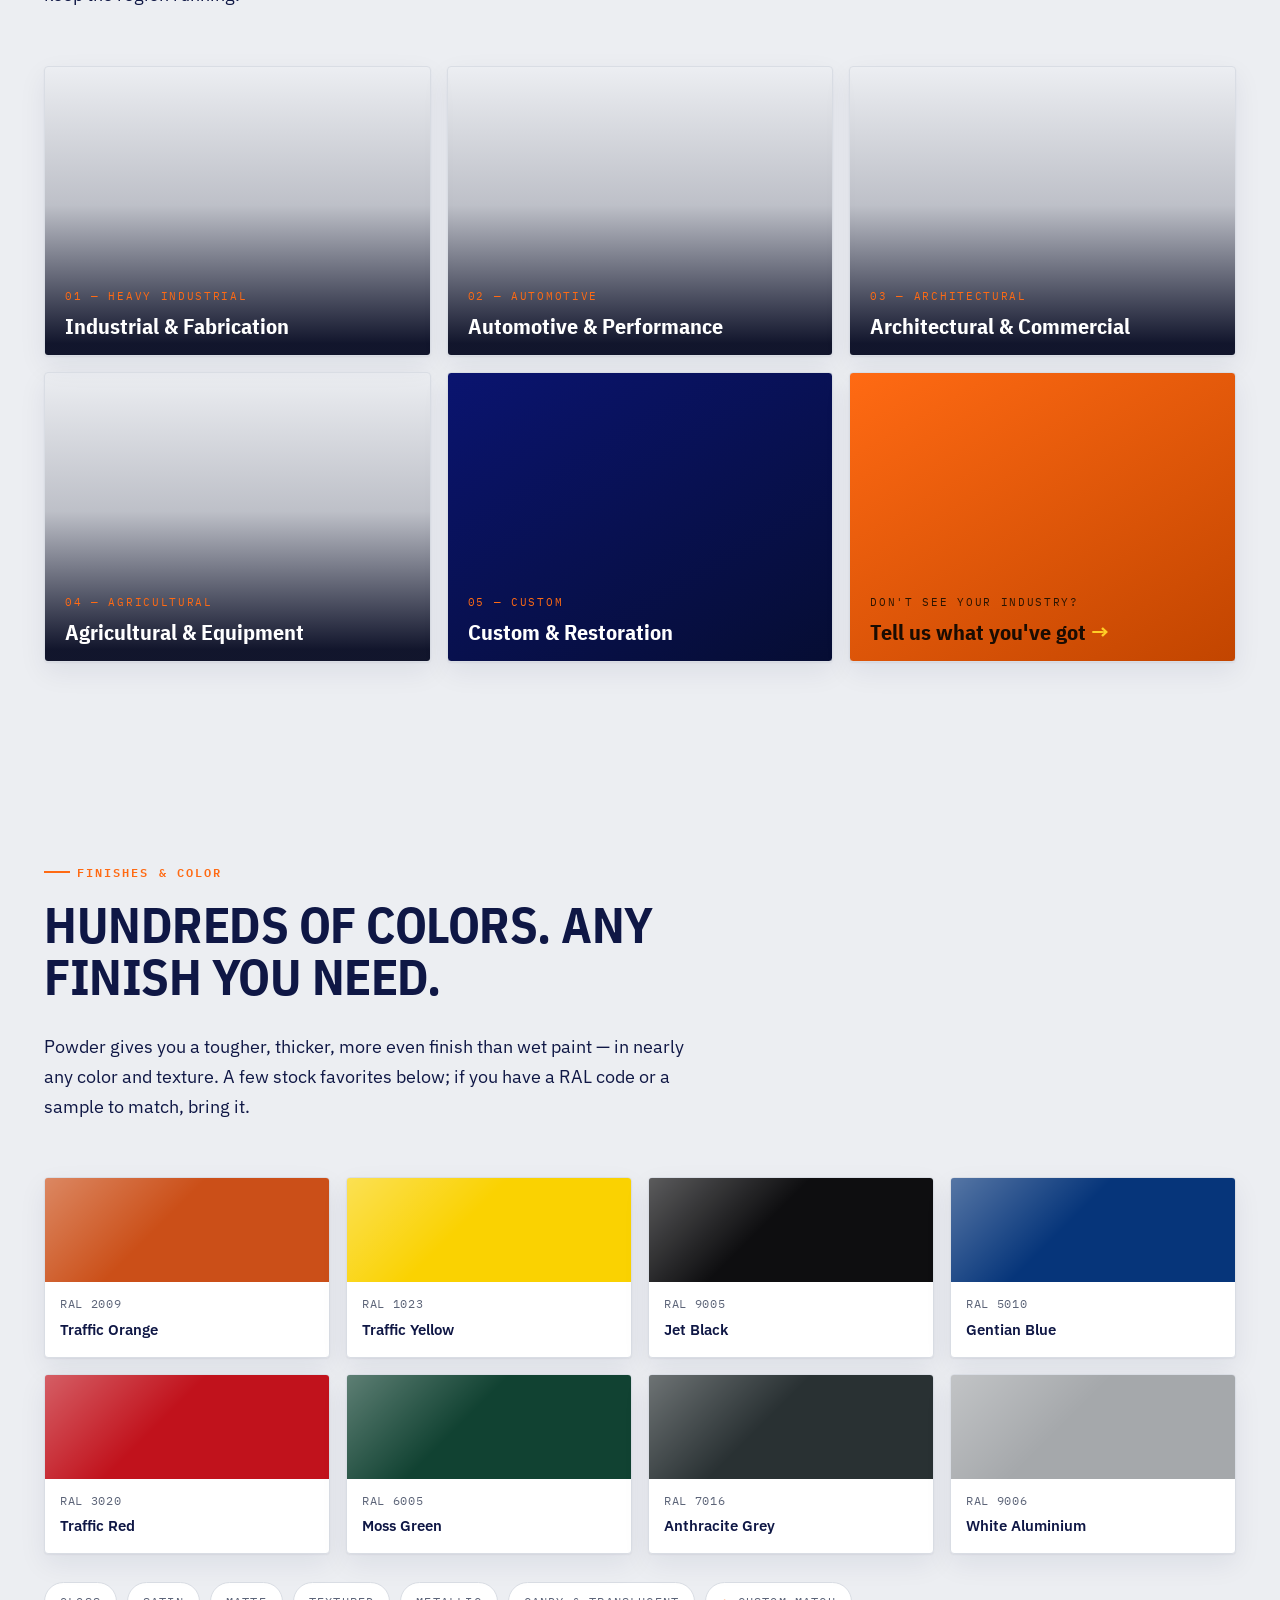
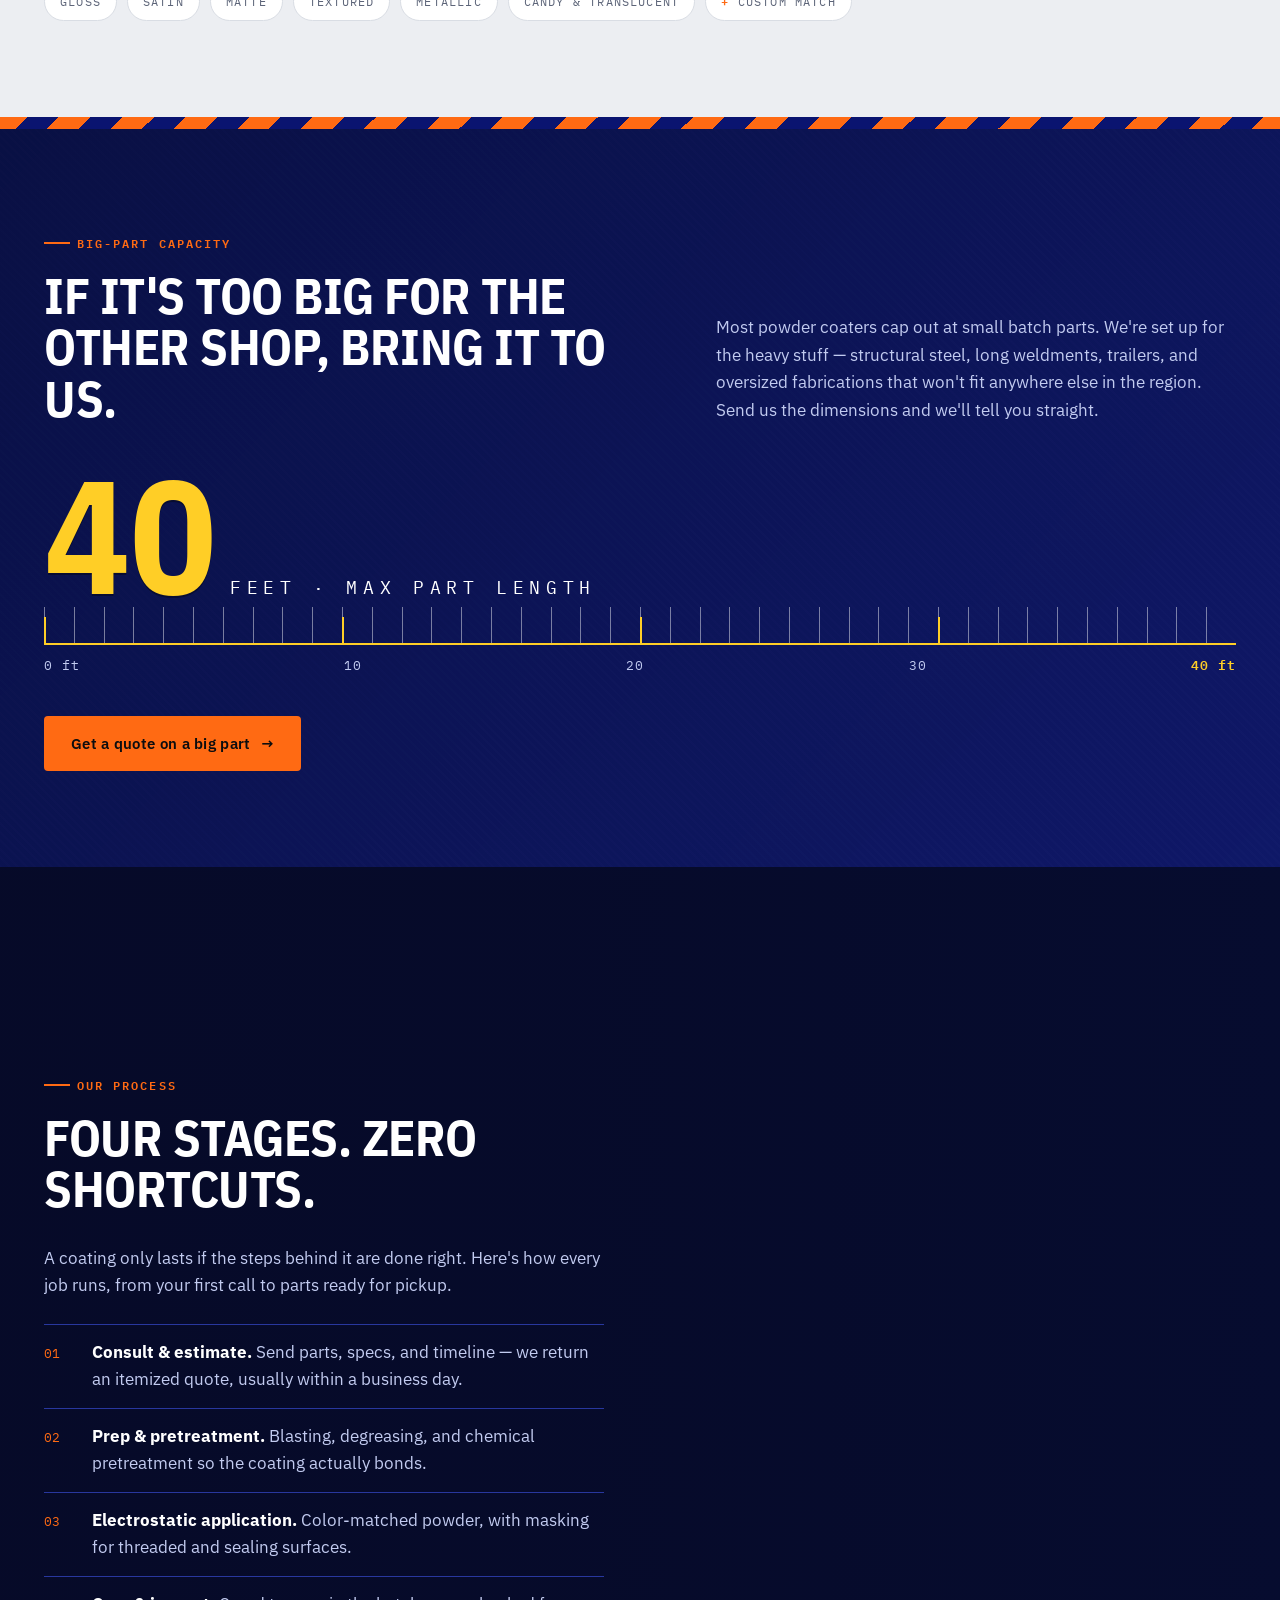
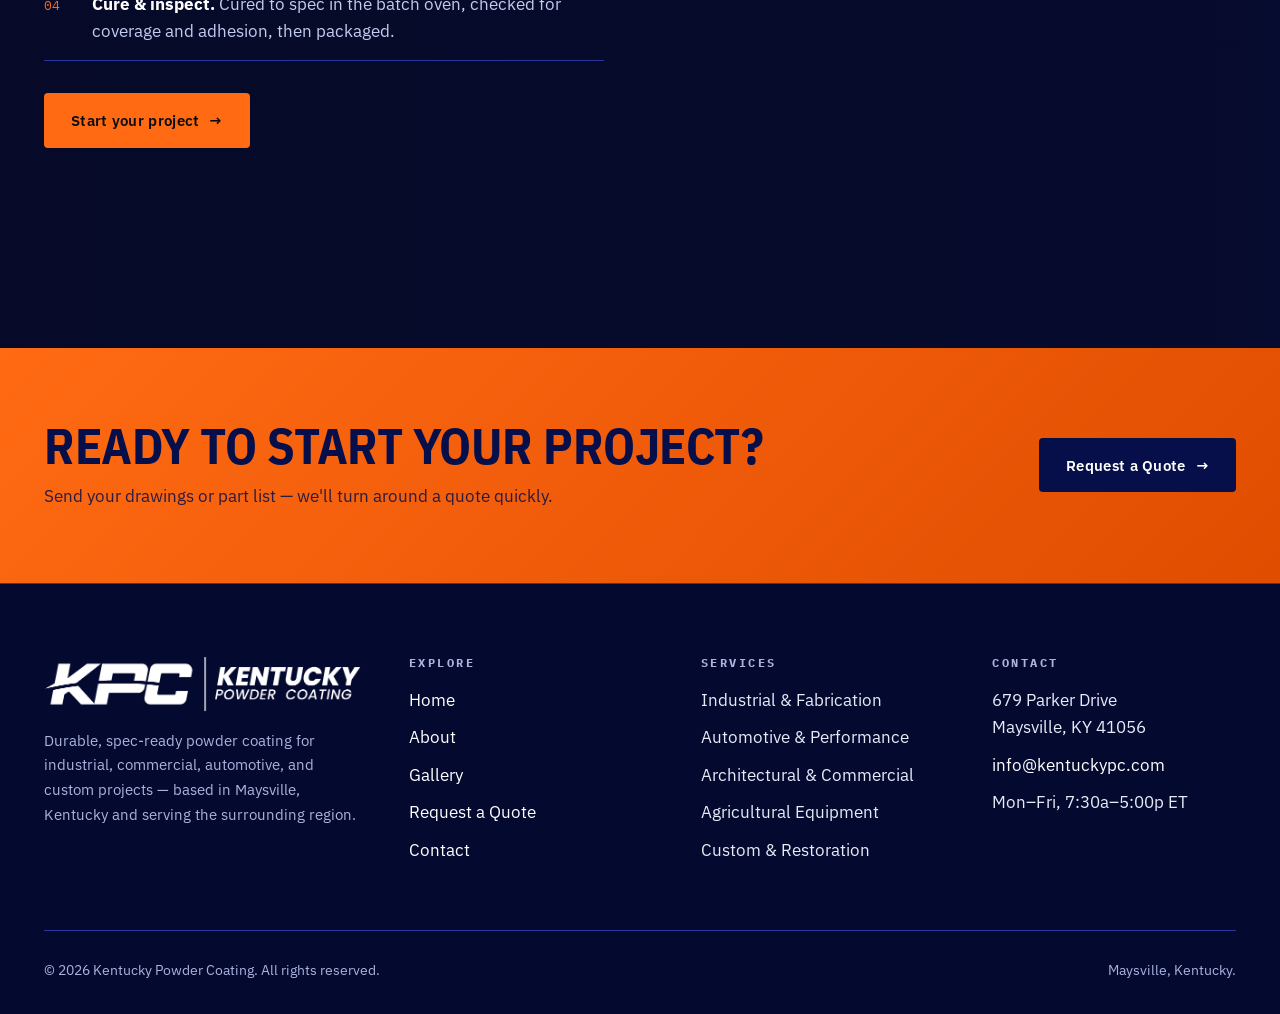
==== commit 72ef7cad: "Add tasteful motion: hero cure-line, count-up stats, micro-interactions - Hero cure-line: a single o" ====
--- a/index.html
+++ b/index.html
@@ -45,6 +45,7 @@
   <main>
     <section class="hero">
       <div class="hero-bg" aria-hidden="true" style="background-image:url('https://d8j0ntlcm91z4.cloudfront.net/user_3F8iBSEBf6djsYHfhGDqdIh8bt4/hf_20260616_200846_9010126b-bafd-44a5-8e7e-e1650ae673ec.png')"></div>
+      <div class="hero-cure" aria-hidden="true"></div>
       <div class="container hero-inner">
         <span class="eyebrow">Heavy Industrial Powder Coating · Maysville, KY</span>
         <h1><span class="ghost">Raw steel in.</span><br/><span class="hot">Flawless finish out.</span></h1>
@@ -69,8 +70,8 @@
 
     <section class="stats-band" style="padding:0;">
       <div class="container">
-        <div class="stat-cell"><span class="num">40 <span class="u">FT</span></span><span class="lab">Max part length</span></div>
-        <div class="stat-cell"><span class="num">100<span class="u">s</span></span><span class="lab">Colors &amp; finishes</span></div>
+        <div class="stat-cell"><span class="num"><span data-count="40">0</span> <span class="u">FT</span></span><span class="lab">Max part length</span></div>
+        <div class="stat-cell"><span class="num"><span data-count="100">0</span><span class="u">s</span></span><span class="lab">Colors &amp; finishes</span></div>
         <div class="stat-cell"><span class="num">~1 <span class="u">Day</span></span><span class="lab">Quote turnaround</span></div>
         <div class="stat-cell"><span class="num">EST. <span class="u">2026</span></span><span class="lab">Maysville, KY</span></div>
       </div>
--- a/assets/css/styles.css
+++ b/assets/css/styles.css
@@ -162,7 +162,14 @@
   align-items: center;
   justify-content: space-between;
   height: 76px;
-}
+  transition: height 0.25s var(--ease);
+}
+.site-header.scrolled {
+  background: rgba(6, 13, 69, 0.97);
+  box-shadow: 0 6px 24px rgba(0, 0, 0, 0.28);
+}
+.site-header.scrolled .nav { height: 62px; }
+.site-header.scrolled .brand-logo { height: 38px; }
 .brand {
   display: flex;
   align-items: center;
@@ -188,6 +195,7 @@
   height: 44px;
   width: auto;
   display: block;
+  transition: height 0.25s var(--ease);
 }
 .brand-text { font-size: 1.02rem; line-height: 1.1; }
 .brand-text small {
@@ -214,13 +222,18 @@
   padding: 4px 0;
 }
 .nav-links a:hover { color: var(--color-accent); }
-.nav-links a.active::after {
+.nav-links a:not(.btn)::after {
   content: "";
   position: absolute;
   left: 0; right: 0; bottom: -6px;
   height: 2px;
   background: var(--color-accent);
-}
+  transform: scaleX(0);
+  transform-origin: left center;
+  transition: transform 0.25s var(--ease);
+}
+.nav-links a:not(.btn):hover::after,
+.nav-links a.active::after { transform: scaleX(1); }
 
 .nav-cta { margin-left: 8px; }
 
@@ -306,6 +319,23 @@
 .hero .lead { font-size: 1.2rem; margin-bottom: 2rem; max-width: 48ch; }
 .hero-ctas { display: flex; gap: 14px; flex-wrap: wrap; }
 
+/* Hero cure-line: a single orange "cure" light sweeps across on load */
+.hero-cure {
+  position: absolute; top: 0; bottom: 0; left: -15%; width: 16%; z-index: 1;
+  background: linear-gradient(90deg, rgba(255,170,80,0) 0%, rgba(255,170,80,0.40) 65%, rgba(255,255,255,0.85) 100%);
+  filter: blur(7px);
+  transform: skewX(-12deg);
+  opacity: 0;
+  pointer-events: none;
+  animation: heroCure 2.6s var(--ease) 0.6s 1 both;
+}
+@keyframes heroCure {
+  0% { left: -18%; opacity: 0; }
+  12% { opacity: 1; }
+  88% { opacity: 1; }
+  100% { left: 116%; opacity: 0; }
+}
+
 /* ---------- Stats band (dark, Enerfab-style) ---------- */
 .stats-band { background: var(--color-bg-deep); border-bottom: 1px solid var(--color-border); }
 .stats-band .container { display: grid; grid-template-columns: repeat(4, 1fr); }
@@ -1096,6 +1126,36 @@
 .reveal-group.in > *:nth-child(6) { animation-delay: 0.35s; }
 @keyframes rise { from { opacity: 0; transform: translateY(22px); } to { opacity: 1; transform: none; } }
 
+/* ---------- Motion micro-interactions ---------- */
+/* eyebrow tick draws in when its block reveals */
+.reveal .eyebrow::before { transform: scaleX(0); transform-origin: left center; transition: transform 0.5s var(--ease) 0.15s; }
+.reveal.in .eyebrow::before { transform: scaleX(1); }
+
+/* primary button gloss sweep on hover */
+.btn-primary { position: relative; overflow: hidden; }
+.btn-primary > * { position: relative; z-index: 1; }
+.btn-primary::after {
+  content: ""; position: absolute; top: 0; left: -45%; width: 35%; height: 100%;
+  background: linear-gradient(90deg, transparent, rgba(255,255,255,0.45), transparent);
+  transform: skewX(-20deg); opacity: 0; pointer-events: none;
+}
+.btn-primary:hover::after { animation: sweep 0.7s var(--ease); }
+
+/* swatch chip cured-gloss sweep on hover */
+.swatch .chip { position: relative; overflow: hidden; }
+.swatch .chip::before {
+  content: ""; position: absolute; top: 0; left: -60%; width: 50%; height: 100%;
+  background: linear-gradient(90deg, transparent, rgba(255,255,255,0.55), transparent);
+  transform: skewX(-20deg); opacity: 0; pointer-events: none;
+}
+.swatch:hover .chip::before { animation: sweep 0.85s var(--ease); }
+
+@keyframes sweep {
+  0% { left: -60%; opacity: 0; }
+  20% { opacity: 1; }
+  100% { left: 130%; opacity: 0; }
+}
+
 /* ---------- Quality floor: focus + reduced motion ---------- */
 :focus-visible { outline: 3px solid var(--color-accent); outline-offset: 2px; border-radius: 2px; }
 @media (prefers-reduced-motion: reduce) {
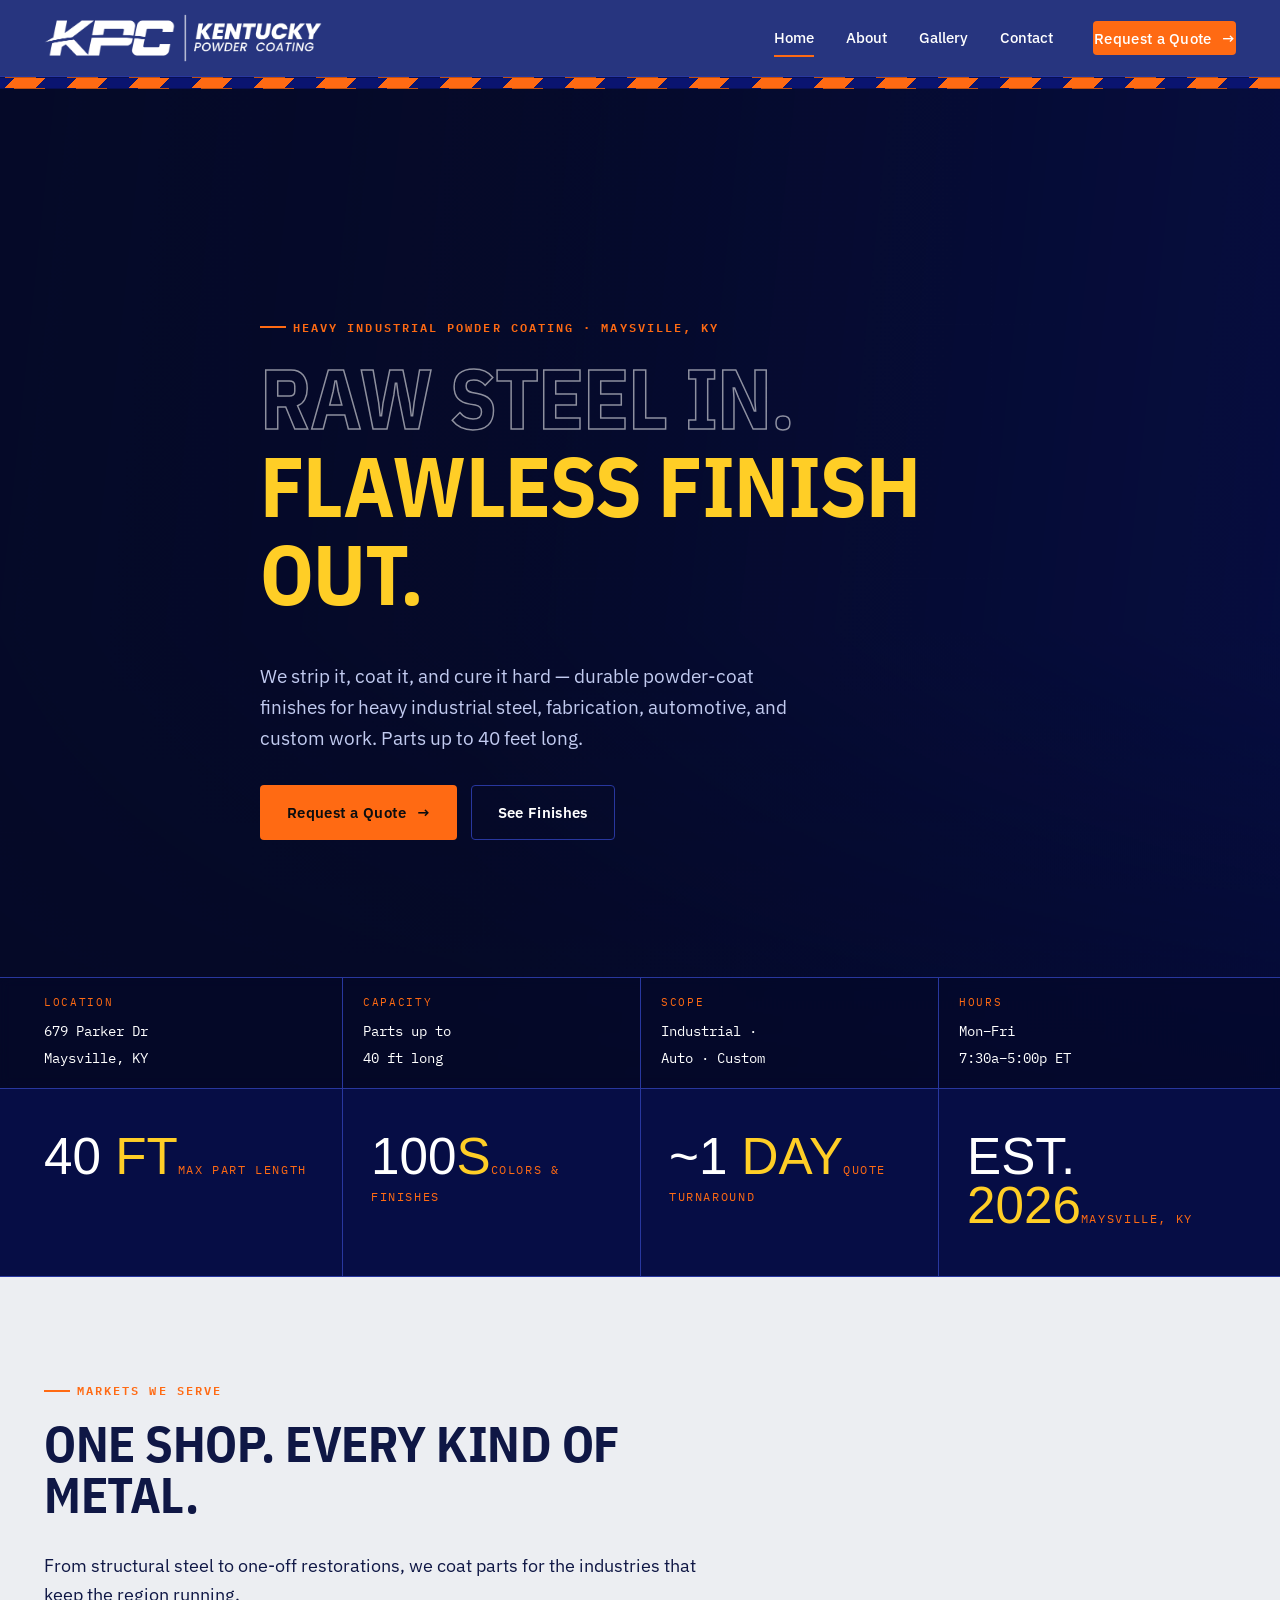
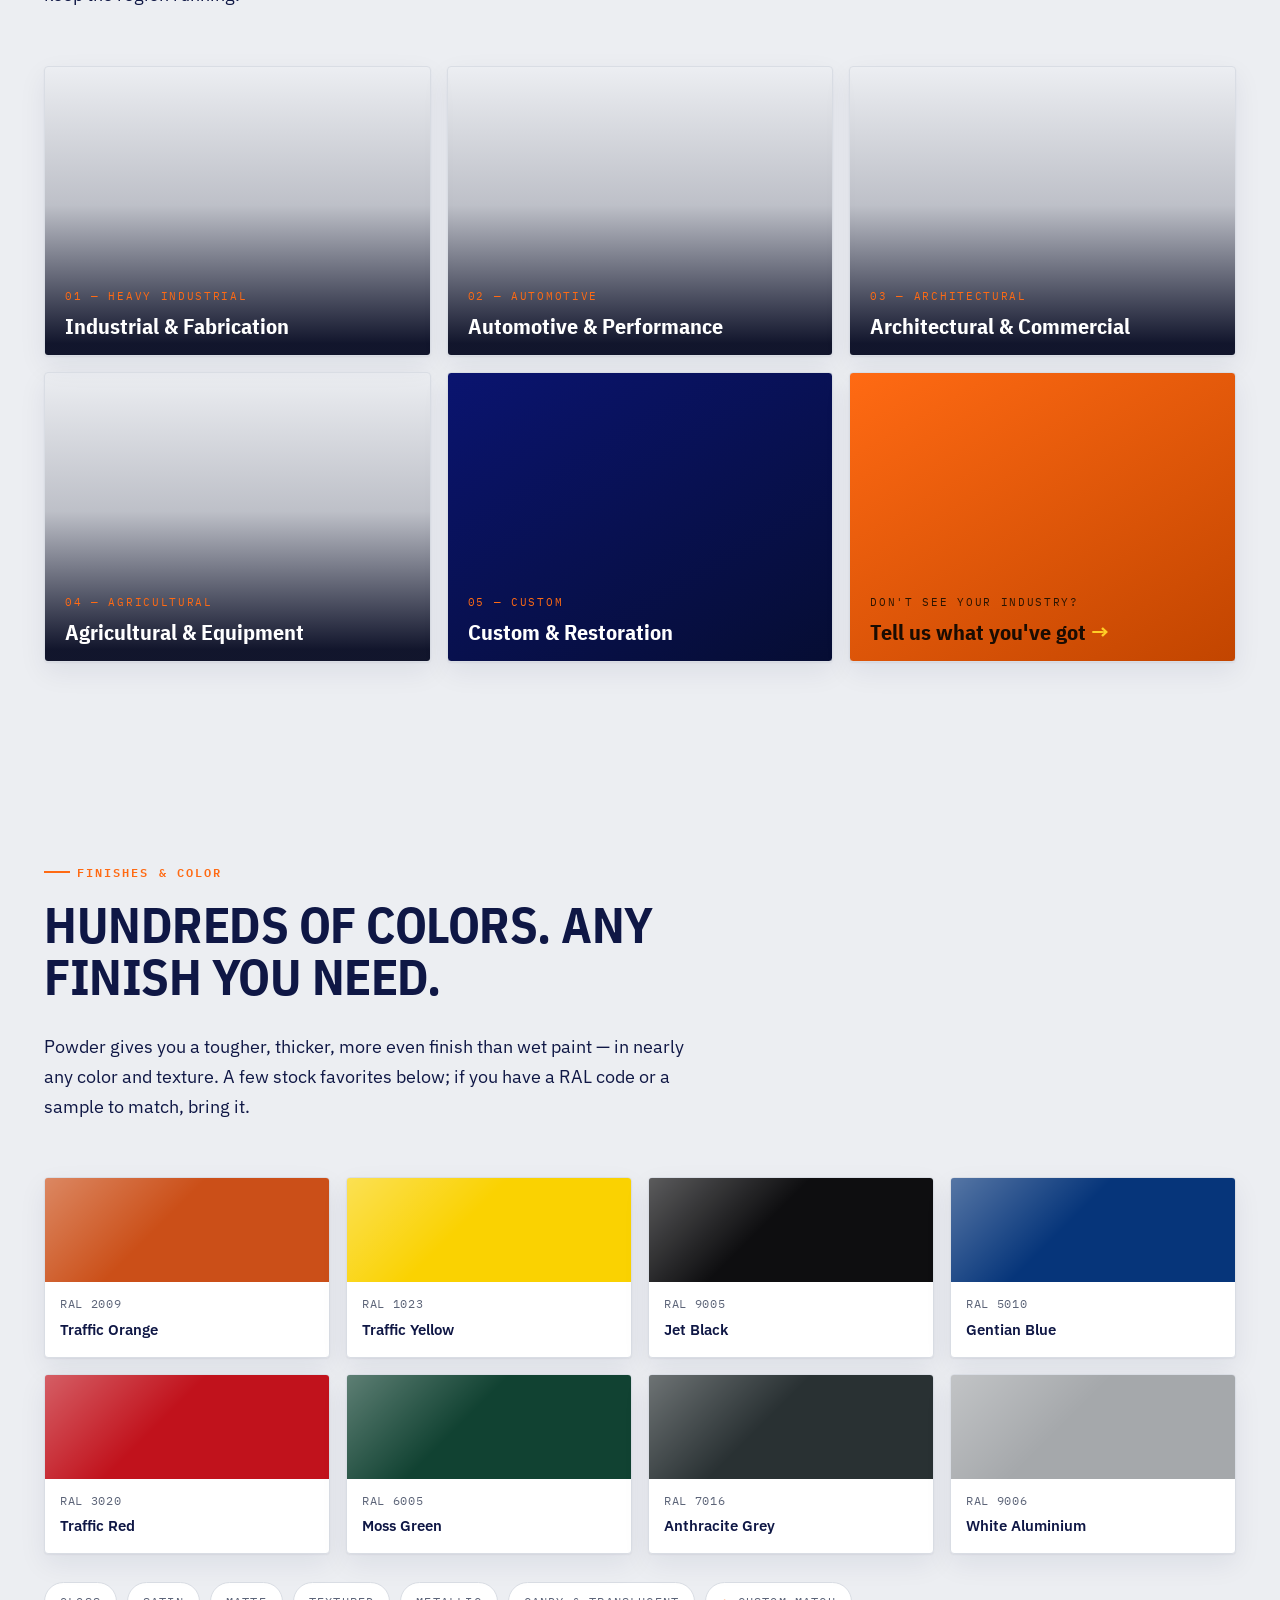
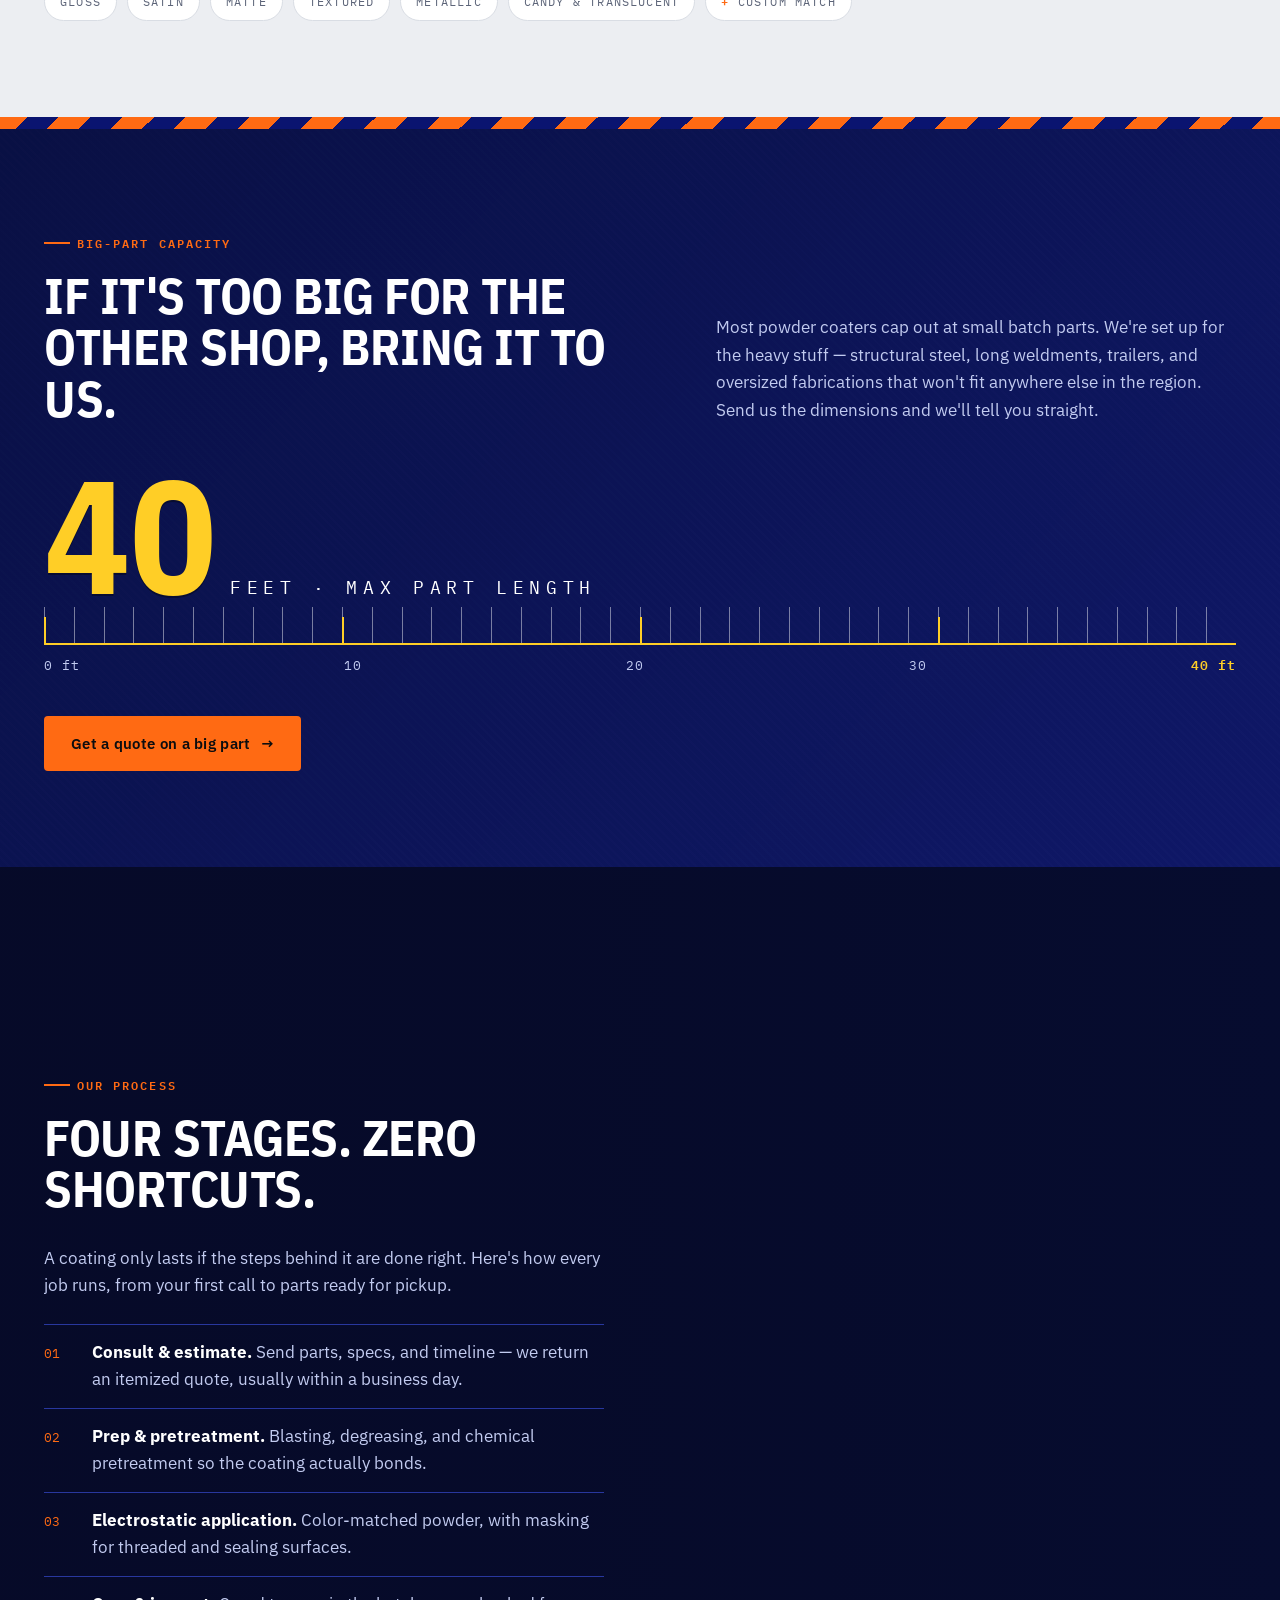
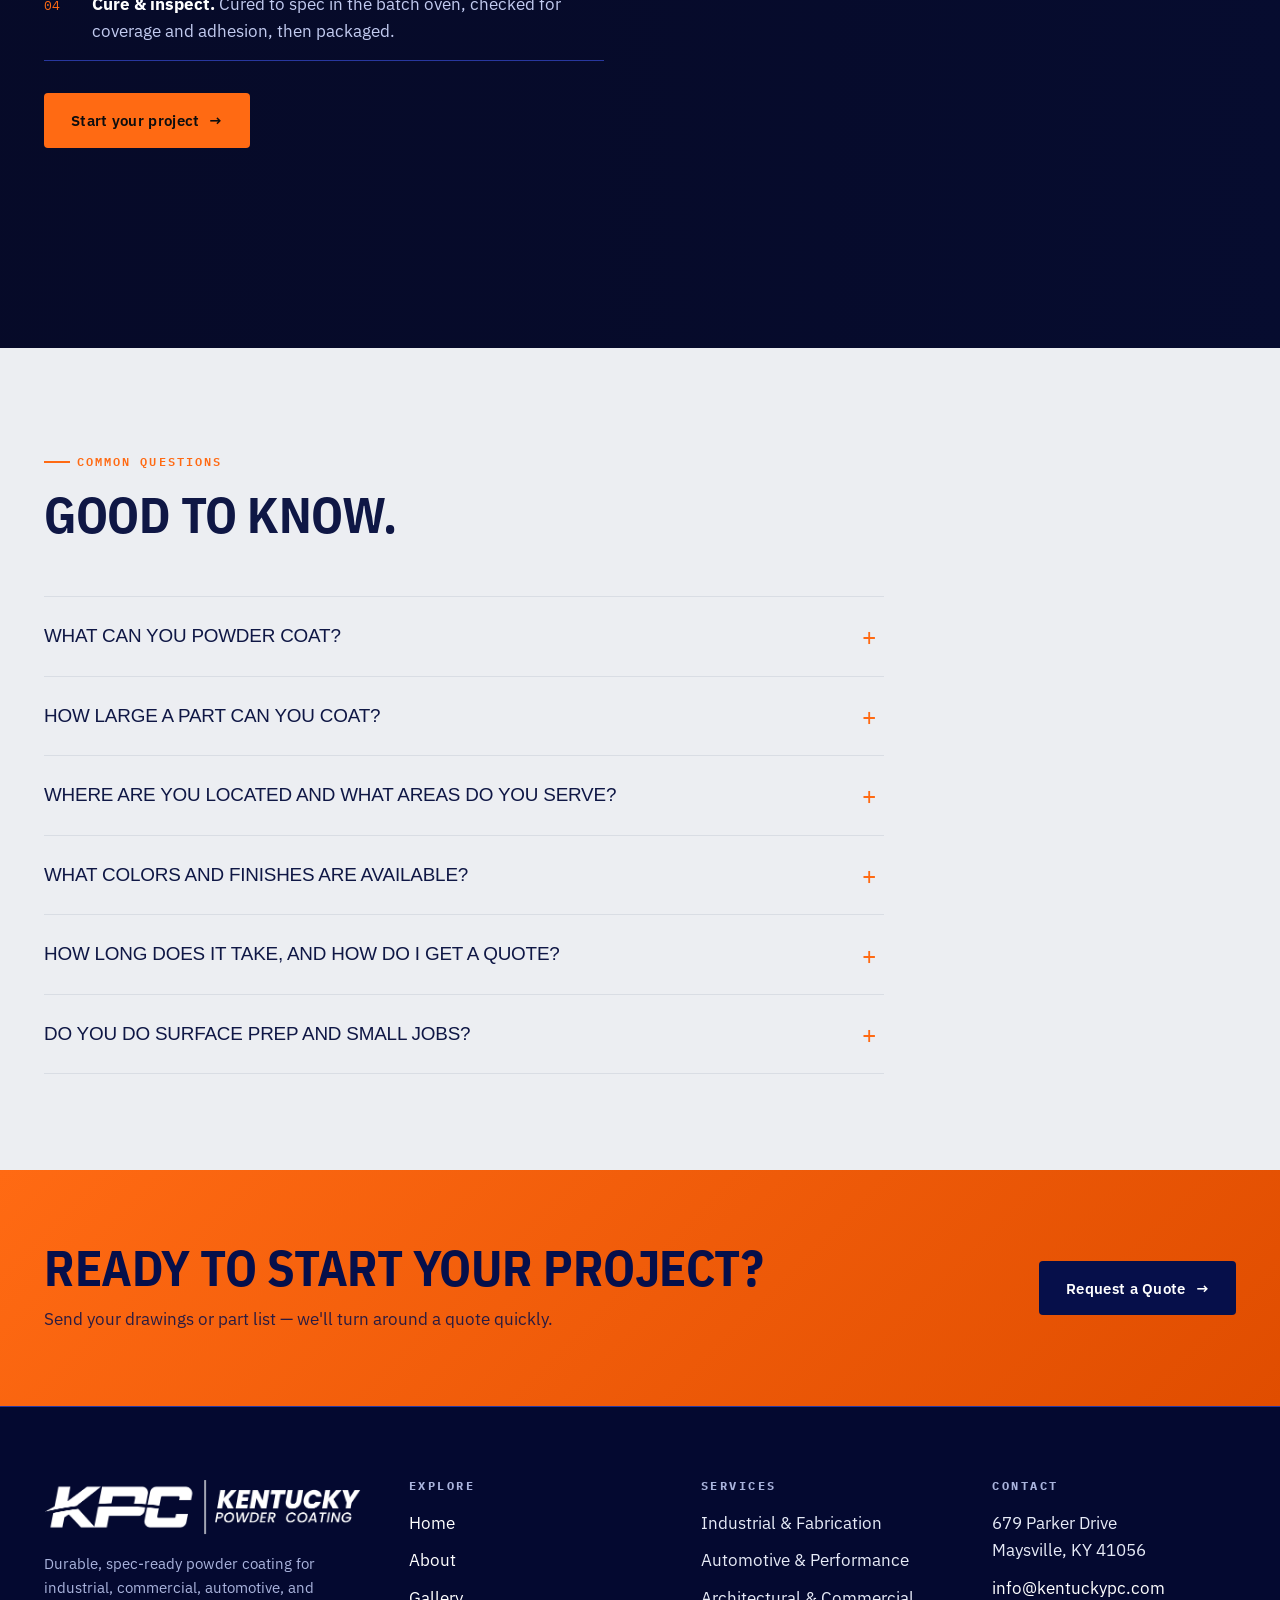
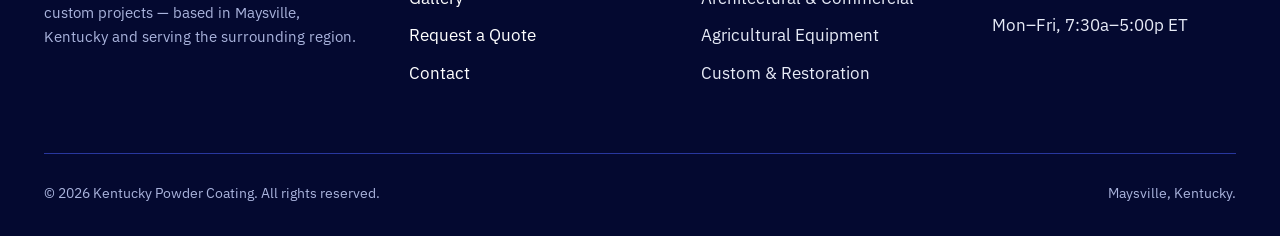
==== commit dae22cb3: "Make the site agent-readable (humans + machines) - Add llms.txt (llmstxt.org-style business brief + " ====
--- a/index.html
+++ b/index.html
@@ -187,6 +187,41 @@
       </div>
     </section>
 
+    <section class="alt">
+      <div class="container">
+        <div class="section-head reveal">
+          <span class="eyebrow">Common Questions</span>
+          <h2>Good to know.</h2>
+        </div>
+        <div class="faq reveal">
+          <details>
+            <summary>What can you powder coat?</summary>
+            <p>Most metals — mild steel, stainless steel, aluminum, and cast iron. We coat industrial, automotive, architectural, agricultural, and custom parts, from one-off pieces to production runs.</p>
+          </details>
+          <details>
+            <summary>How large a part can you coat?</summary>
+            <p>We handle large, heavy parts up to 40 feet long — including structural steel, long weldments, trailers, and oversized fabrications that won't fit at most shops. Send us the dimensions and we'll confirm.</p>
+          </details>
+          <details>
+            <summary>Where are you located and what areas do you serve?</summary>
+            <p>We're at 679 Parker Drive, Maysville, KY 41056, serving Maysville, Mason County, northeastern Kentucky, and the surrounding region.</p>
+          </details>
+          <details>
+            <summary>What colors and finishes are available?</summary>
+            <p>Hundreds of RAL colors in gloss, satin, matte, textured, metallic, and candy/translucent finishes. If you have a RAL code or a sample to match, bring it.</p>
+          </details>
+          <details>
+            <summary>How long does it take, and how do I get a quote?</summary>
+            <p>We respond to most quote requests within one business day; turnaround depends on size, quantity, and prep. Use the <a href="quote.html">Request a Quote</a> form or email <a href="mailto:info@kentuckypc.com">info@kentuckypc.com</a> with your parts, quantity, size, substrate, and color.</p>
+          </details>
+          <details>
+            <summary>Do you do surface prep and small jobs?</summary>
+            <p>Yes. We provide in-house media blasting, degreasing, and chemical pretreatment, and we take both one-off custom pieces and larger production runs.</p>
+          </details>
+        </div>
+      </div>
+    </section>
+
     <section class="cta-banner">
       <div class="container row">
         <div>
@@ -248,11 +283,15 @@
   {
     "@context": "https://schema.org",
     "@type": "LocalBusiness",
+    "@id": "https://kentuckypc.com/#business",
     "name": "Kentucky Powder Coating",
-    "image": "https://kentuckypc.com/assets/img/logo-placeholder.svg",
+    "alternateName": "KPC",
+    "image": "https://kentuckypc.com/assets/img/og-image.png",
+    "logo": "https://kentuckypc.com/assets/img/icon-512.png",
     "url": "https://kentuckypc.com/",
     "email": "info@kentuckypc.com",
-    "description": "Durable, precision powder coating for industrial, automotive, and custom projects in Maysville, Kentucky and the surrounding region.",
+    "foundingDate": "2026",
+    "description": "Heavy-industrial and custom powder coating in Maysville, Kentucky. Durable, color-matched finishes for industrial steel, fabrication, automotive, architectural, agricultural, and custom work — parts up to 40 feet long.",
     "address": {
       "@type": "PostalAddress",
       "streetAddress": "679 Parker Drive",
@@ -261,13 +300,50 @@
       "postalCode": "41056",
       "addressCountry": "US"
     },
-    "areaServed": "Kentucky",
+    "geo": {
+      "@type": "GeoCoordinates",
+      "latitude": 38.6412,
+      "longitude": -83.7444
+    },
+    "areaServed": [
+      { "@type": "City", "name": "Maysville" },
+      { "@type": "AdministrativeArea", "name": "Mason County, Kentucky" },
+      { "@type": "State", "name": "Kentucky" }
+    ],
+    "knowsAbout": ["Powder coating", "Surface preparation", "Sandblasting", "Metal finishing", "Electrostatic coating"],
     "openingHoursSpecification": [{
       "@type": "OpeningHoursSpecification",
       "dayOfWeek": ["Monday", "Tuesday", "Wednesday", "Thursday", "Friday"],
       "opens": "07:30",
       "closes": "17:00"
-    }]
+    }],
+    "hasOfferCatalog": {
+      "@type": "OfferCatalog",
+      "name": "Powder Coating Services",
+      "itemListElement": [
+        { "@type": "Offer", "itemOffered": { "@type": "Service", "name": "Industrial & Fabrication Powder Coating", "description": "Structural steel, weldments, skids, racks, trailers, and production runs — parts up to 40 feet long." } },
+        { "@type": "Offer", "itemOffered": { "@type": "Service", "name": "Automotive & Performance Powder Coating", "description": "Frames, wheels, suspension, bumpers, and restoration parts." } },
+        { "@type": "Offer", "itemOffered": { "@type": "Service", "name": "Architectural & Commercial Powder Coating", "description": "Railings, gates, façade components, and site furnishings." } },
+        { "@type": "Offer", "itemOffered": { "@type": "Service", "name": "Agricultural & Equipment Powder Coating", "description": "Implements, attachments, and heavy equipment refinishing." } },
+        { "@type": "Offer", "itemOffered": { "@type": "Service", "name": "Custom & Restoration Powder Coating", "description": "Motorcycles, furniture, firearms, and one-off custom projects." } },
+        { "@type": "Offer", "itemOffered": { "@type": "Service", "name": "Surface Preparation", "description": "Media blasting, degreasing, and chemical pretreatment." } }
+      ]
+    }
+  }
+  </script>
+
+  <script type="application/ld+json">
+  {
+    "@context": "https://schema.org",
+    "@type": "FAQPage",
+    "mainEntity": [
+      { "@type": "Question", "name": "What can you powder coat?", "acceptedAnswer": { "@type": "Answer", "text": "Most metals — mild steel, stainless steel, aluminum, and cast iron. We coat industrial, automotive, architectural, agricultural, and custom parts, from one-off pieces to production runs." } },
+      { "@type": "Question", "name": "How large a part can you coat?", "acceptedAnswer": { "@type": "Answer", "text": "We handle large, heavy parts up to 40 feet long — including structural steel, long weldments, trailers, and oversized fabrications that won't fit at most shops. Send us the dimensions and we'll confirm." } },
+      { "@type": "Question", "name": "Where are you located and what areas do you serve?", "acceptedAnswer": { "@type": "Answer", "text": "We're at 679 Parker Drive, Maysville, KY 41056, serving Maysville, Mason County, northeastern Kentucky, and the surrounding region." } },
+      { "@type": "Question", "name": "What colors and finishes are available?", "acceptedAnswer": { "@type": "Answer", "text": "Hundreds of RAL colors in gloss, satin, matte, textured, metallic, and candy/translucent finishes. If you have a RAL code or a sample to match, bring it." } },
+      { "@type": "Question", "name": "How long does powder coating take, and how do I get a quote?", "acceptedAnswer": { "@type": "Answer", "text": "We respond to most quote requests within one business day; turnaround depends on size, quantity, and prep. Request a quote through our online form or email info@kentuckypc.com with your parts, quantity, size, substrate, and color." } },
+      { "@type": "Question", "name": "Do you do surface prep and small jobs?", "acceptedAnswer": { "@type": "Answer", "text": "Yes. We provide in-house media blasting, degreasing, and chemical pretreatment, and we take both one-off custom pieces and larger production runs." } }
+    ]
   }
   </script>
 
--- a/assets/css/styles.css
+++ b/assets/css/styles.css
@@ -896,6 +896,25 @@
 }
 .ba-meta .cat { color: var(--color-accent); letter-spacing: 0.1em; text-transform: uppercase; }
 
+/* ---------- FAQ (accordion, no JS, agent-readable) ---------- */
+.faq { max-width: 840px; }
+.faq details { border-bottom: 1px solid var(--line); }
+.faq details:first-of-type { border-top: 1px solid var(--line); }
+.faq summary {
+  list-style: none; cursor: pointer; position: relative;
+  padding: 24px 48px 24px 0;
+  font-family: var(--font-display); text-transform: uppercase;
+  font-size: 1.18rem; letter-spacing: -0.01em; color: var(--ink);
+}
+.faq summary::-webkit-details-marker { display: none; }
+.faq summary::after {
+  content: "+"; position: absolute; right: 8px; top: 50%; transform: translateY(-50%);
+  font-family: var(--font-mono); font-size: 1.5rem; line-height: 1; color: var(--color-accent);
+}
+.faq details[open] summary::after { content: "\2013"; }
+.faq summary:hover { color: var(--color-accent); }
+.faq details p { padding: 0 48px 26px 0; margin: 0; color: var(--ink-soft); }
+
 /* ---------- Contact blocks ---------- */
 .contact-grid {
   display: grid;
